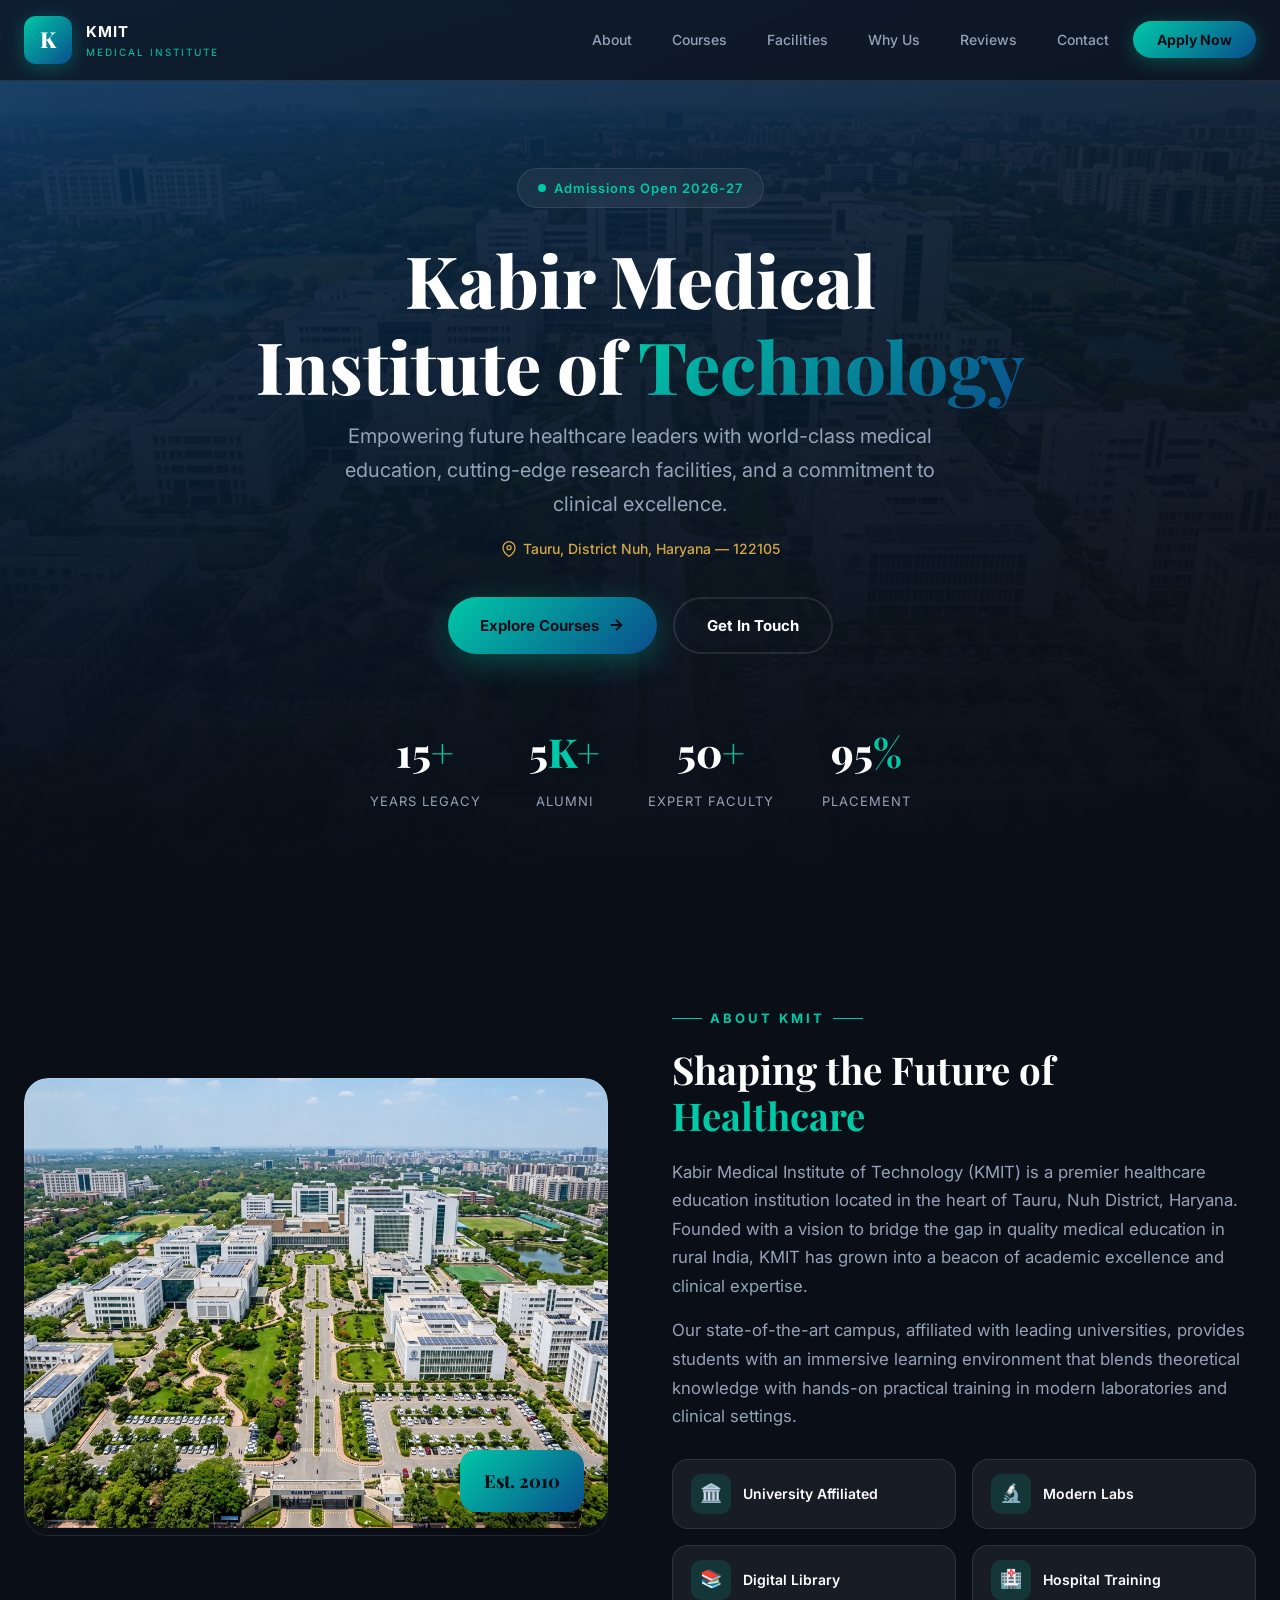
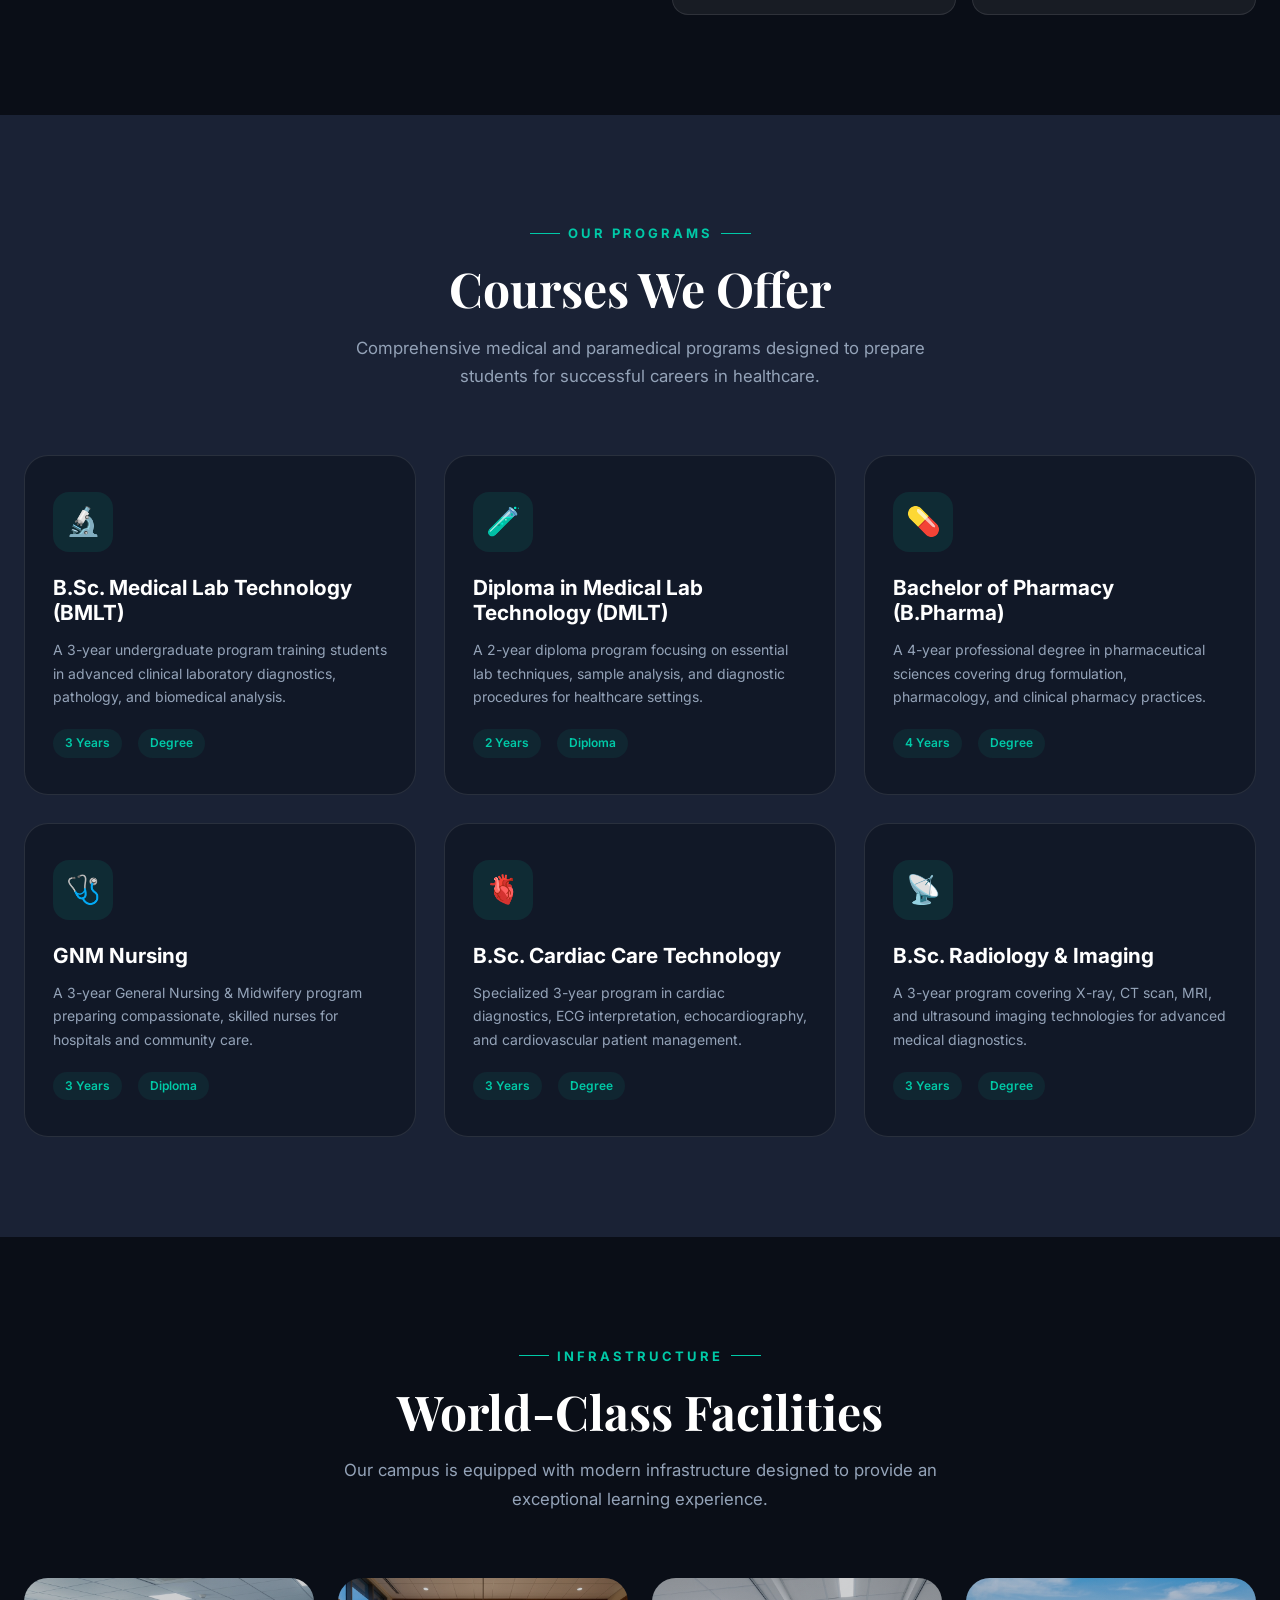
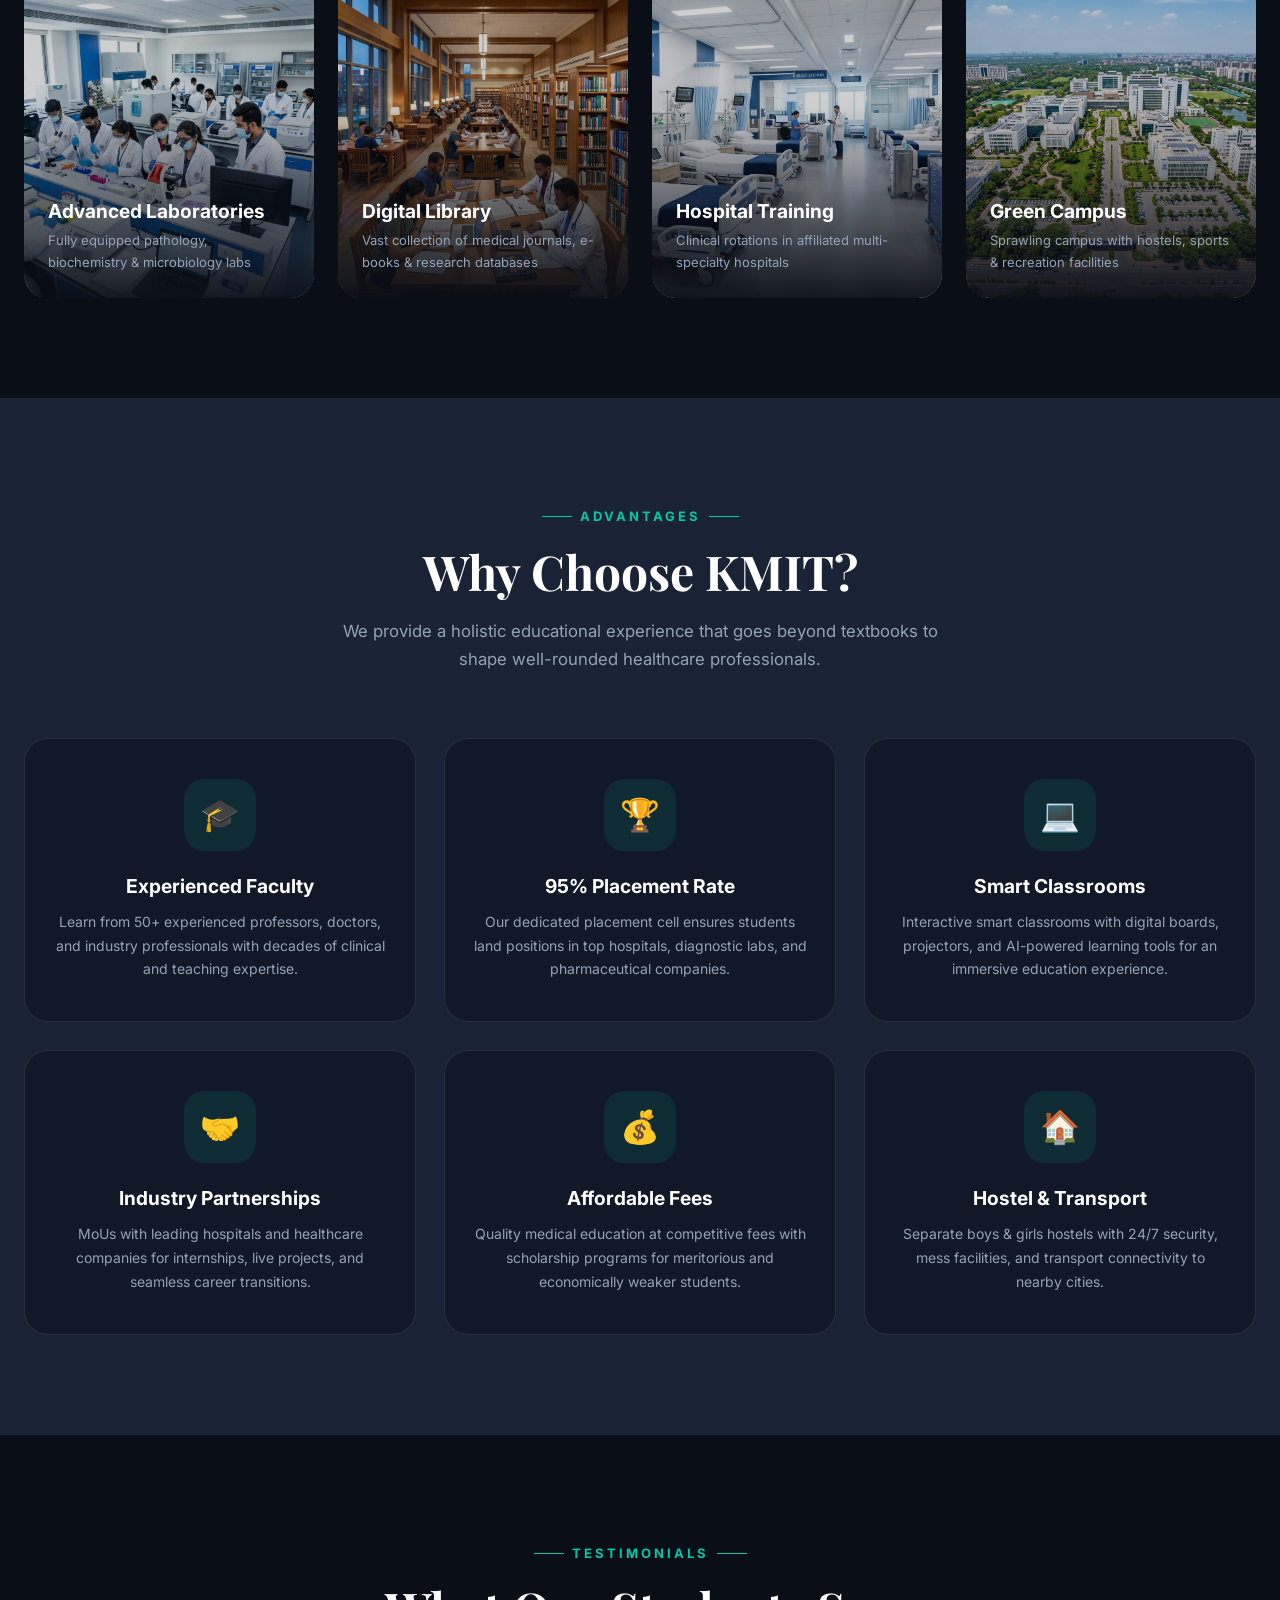
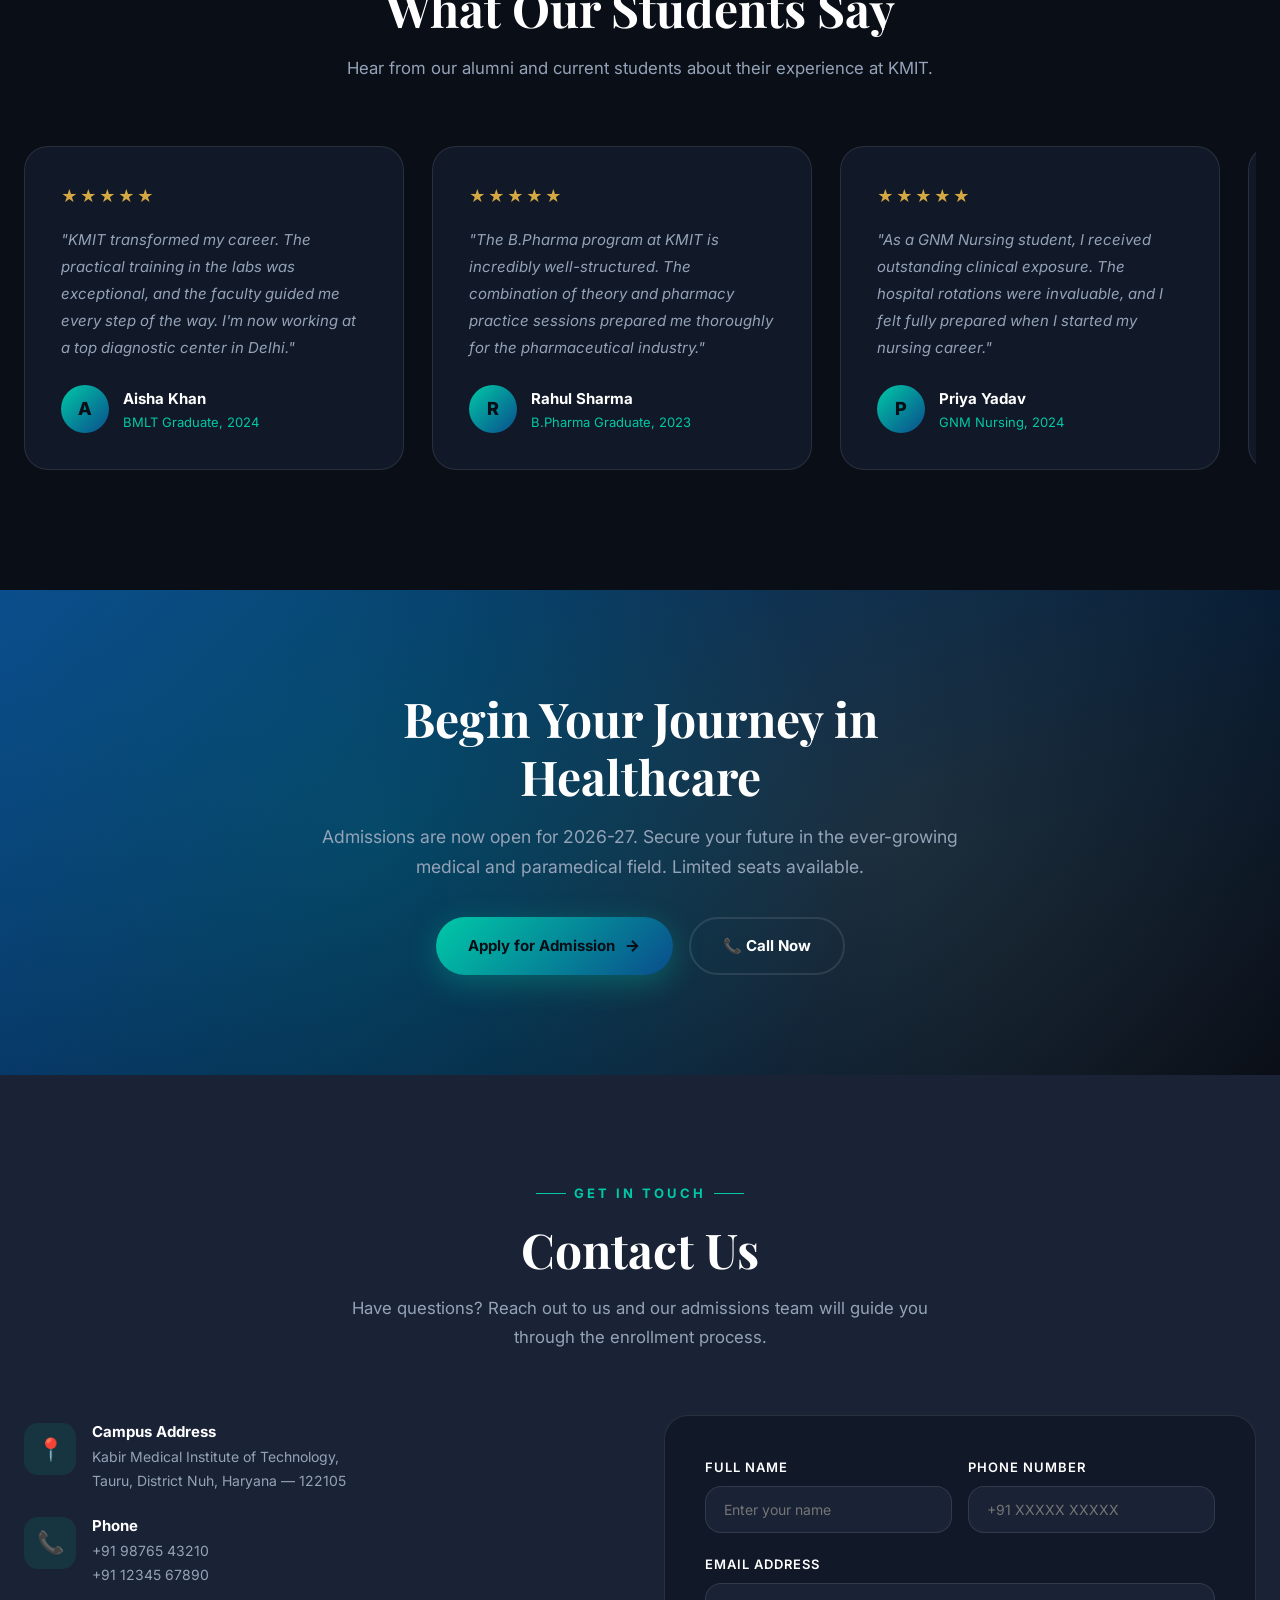
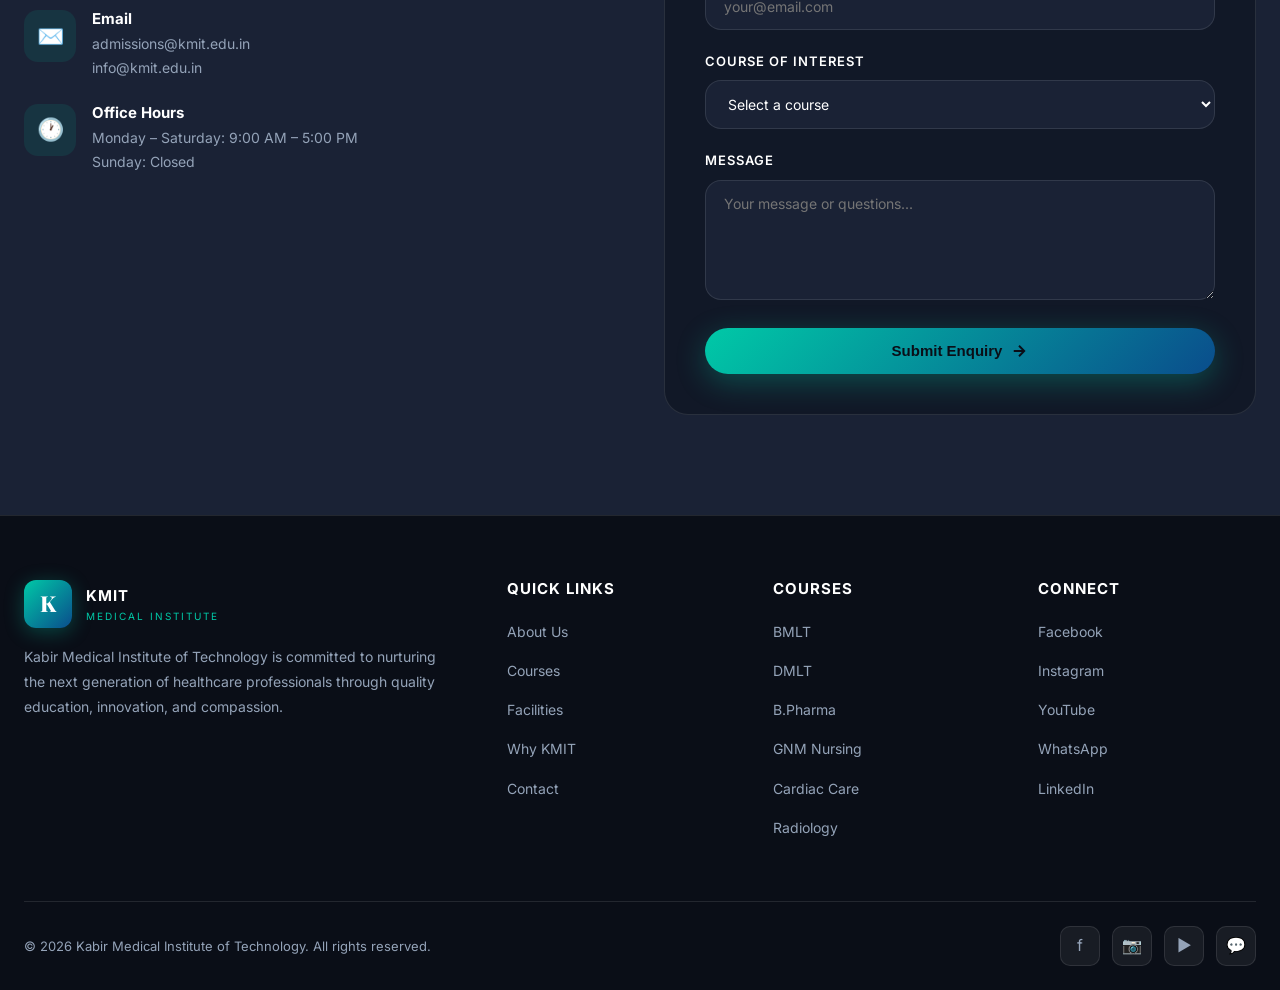
==== KMIT/index.html @ 9cb6156a "HII" ====
<!DOCTYPE html>
<html lang="en">
<head>
  <meta charset="UTF-8" />
  <meta name="viewport" content="width=device-width, initial-scale=1.0" />
  <title>KMIT — Kabir Medical Institute of Technology | Tauru, Haryana</title>
  <meta name="description" content="Kabir Medical Institute of Technology (KMIT) — Premier medical education institute in Tauru, Nuh, Haryana 122105. Offering BMLT, DMLT, B.Pharma, GNM Nursing and more." />
  <link rel="stylesheet" href="style.css" />
</head>
<body>

  <!-- ===== NAVBAR ===== -->
  <nav class="navbar" id="navbar">
    <div class="container">
      <a href="#" class="nav-logo">
        <div class="nav-logo-icon">K</div>
        <div class="nav-logo-text">
          <span>KMIT</span>
          <span>Medical Institute</span>
        </div>
      </a>
      <ul class="nav-links" id="navLinks">
        <li><a href="#about">About</a></li>
        <li><a href="#courses">Courses</a></li>
        <li><a href="#facilities">Facilities</a></li>
        <li><a href="#why-us">Why Us</a></li>
        <li><a href="#testimonials">Reviews</a></li>
        <li><a href="#contact">Contact</a></li>
        <li><a href="#contact" class="nav-cta">Apply Now</a></li>
      </ul>
      <button class="nav-toggle" id="navToggle" aria-label="Toggle menu">
        <span></span><span></span><span></span>
      </button>
    </div>
  </nav>

  <!-- ===== HERO ===== -->
  <section class="hero" id="hero">
    <div class="hero-particles" id="particles"></div>
    <div class="hero-content">
      <div class="hero-badge">
        <span class="dot"></span> Admissions Open 2026-27
      </div>
      <h1>Kabir Medical<br/>Institute of <span class="highlight">Technology</span></h1>
      <p class="hero-subtitle">Empowering future healthcare leaders with world-class medical education, cutting-edge research facilities, and a commitment to clinical excellence.</p>
      <p class="hero-location">
        <svg width="16" height="16" viewBox="0 0 24 24" fill="none" stroke="currentColor" stroke-width="2"><path d="M21 10c0 7-9 13-9 13s-9-6-9-13a9 9 0 0 1 18 0z"/><circle cx="12" cy="10" r="3"/></svg>
        Tauru, District Nuh, Haryana — 122105
      </p>
      <div class="hero-buttons">
        <a href="#courses" class="btn btn-primary">
          Explore Courses
          <svg width="18" height="18" viewBox="0 0 24 24" fill="none" stroke="currentColor" stroke-width="2.5"><path d="M5 12h14M12 5l7 7-7 7"/></svg>
        </a>
        <a href="#contact" class="btn btn-outline">Get In Touch</a>
      </div>
      <div class="hero-stats">
        <div class="hero-stat">
          <div class="num">15<span>+</span></div>
          <div class="label">Years Legacy</div>
        </div>
        <div class="hero-stat">
          <div class="num">5K<span>+</span></div>
          <div class="label">Alumni</div>
        </div>
        <div class="hero-stat">
          <div class="num">50<span>+</span></div>
          <div class="label">Expert Faculty</div>
        </div>
        <div class="hero-stat">
          <div class="num">95<span>%</span></div>
          <div class="label">Placement</div>
        </div>
      </div>
    </div>
  </section>

  <!-- ===== ABOUT ===== -->
  <section class="section about" id="about">
    <div class="container">
      <div class="about-grid">
        <div class="about-image reveal">
          <img src="images/campus.png" alt="KMIT Campus Aerial View" />
          <div class="about-badge-float">Est. 2010</div>
        </div>
        <div class="about-text reveal">
          <div class="section-label">About KMIT</div>
          <h2>Shaping the Future of <span class="highlight">Healthcare</span></h2>
          <p>Kabir Medical Institute of Technology (KMIT) is a premier healthcare education institution located in the heart of Tauru, Nuh District, Haryana. Founded with a vision to bridge the gap in quality medical education in rural India, KMIT has grown into a beacon of academic excellence and clinical expertise.</p>
          <p>Our state-of-the-art campus, affiliated with leading universities, provides students with an immersive learning environment that blends theoretical knowledge with hands-on practical training in modern laboratories and clinical settings.</p>
          <div class="about-features">
            <div class="about-feature">
              <div class="about-feature-icon">🏛️</div>
              <span>University Affiliated</span>
            </div>
            <div class="about-feature">
              <div class="about-feature-icon">🔬</div>
              <span>Modern Labs</span>
            </div>
            <div class="about-feature">
              <div class="about-feature-icon">📚</div>
              <span>Digital Library</span>
            </div>
            <div class="about-feature">
              <div class="about-feature-icon">🏥</div>
              <span>Hospital Training</span>
            </div>
          </div>
        </div>
      </div>
    </div>
  </section>

  <!-- ===== COURSES ===== -->
  <section class="section courses" id="courses">
    <div class="container">
      <div class="section-header reveal">
        <div class="section-label">Our Programs</div>
        <h2>Courses We Offer</h2>
        <p>Comprehensive medical and paramedical programs designed to prepare students for successful careers in healthcare.</p>
      </div>
      <div class="courses-grid">
        <div class="course-card reveal">
          <div class="course-icon">🔬</div>
          <h3>B.Sc. Medical Lab Technology (BMLT)</h3>
          <p>A 3-year undergraduate program training students in advanced clinical laboratory diagnostics, pathology, and biomedical analysis.</p>
          <div class="course-meta">
            <span>3 Years</span><span>Degree</span>
          </div>
        </div>
        <div class="course-card reveal">
          <div class="course-icon">🧪</div>
          <h3>Diploma in Medical Lab Technology (DMLT)</h3>
          <p>A 2-year diploma program focusing on essential lab techniques, sample analysis, and diagnostic procedures for healthcare settings.</p>
          <div class="course-meta">
            <span>2 Years</span><span>Diploma</span>
          </div>
        </div>
        <div class="course-card reveal">
          <div class="course-icon">💊</div>
          <h3>Bachelor of Pharmacy (B.Pharma)</h3>
          <p>A 4-year professional degree in pharmaceutical sciences covering drug formulation, pharmacology, and clinical pharmacy practices.</p>
          <div class="course-meta">
            <span>4 Years</span><span>Degree</span>
          </div>
        </div>
        <div class="course-card reveal">
          <div class="course-icon">🩺</div>
          <h3>GNM Nursing</h3>
          <p>A 3-year General Nursing & Midwifery program preparing compassionate, skilled nurses for hospitals and community care.</p>
          <div class="course-meta">
            <span>3 Years</span><span>Diploma</span>
          </div>
        </div>
        <div class="course-card reveal">
          <div class="course-icon">🫀</div>
          <h3>B.Sc. Cardiac Care Technology</h3>
          <p>Specialized 3-year program in cardiac diagnostics, ECG interpretation, echocardiography, and cardiovascular patient management.</p>
          <div class="course-meta">
            <span>3 Years</span><span>Degree</span>
          </div>
        </div>
        <div class="course-card reveal">
          <div class="course-icon">📡</div>
          <h3>B.Sc. Radiology &amp; Imaging</h3>
          <p>A 3-year program covering X-ray, CT scan, MRI, and ultrasound imaging technologies for advanced medical diagnostics.</p>
          <div class="course-meta">
            <span>3 Years</span><span>Degree</span>
          </div>
        </div>
      </div>
    </div>
  </section>

  <!-- ===== FACILITIES ===== -->
  <section class="section facilities" id="facilities">
    <div class="container">
      <div class="section-header reveal">
        <div class="section-label">Infrastructure</div>
        <h2>World-Class Facilities</h2>
        <p>Our campus is equipped with modern infrastructure designed to provide an exceptional learning experience.</p>
      </div>
      <div class="facilities-grid">
        <div class="facility-card reveal">
          <img src="images/lab.png" alt="Advanced Laboratory" />
          <div class="facility-overlay">
            <h3>Advanced Laboratories</h3>
            <p>Fully equipped pathology, biochemistry & microbiology labs</p>
          </div>
        </div>
        <div class="facility-card reveal">
          <img src="images/library.png" alt="Digital Library" />
          <div class="facility-overlay">
            <h3>Digital Library</h3>
            <p>Vast collection of medical journals, e-books & research databases</p>
          </div>
        </div>
        <div class="facility-card reveal">
          <img src="images/hospital.png" alt="Hospital Training" />
          <div class="facility-overlay">
            <h3>Hospital Training</h3>
            <p>Clinical rotations in affiliated multi-specialty hospitals</p>
          </div>
        </div>
        <div class="facility-card reveal">
          <img src="images/campus.png" alt="Campus Life" />
          <div class="facility-overlay">
            <h3>Green Campus</h3>
            <p>Sprawling campus with hostels, sports & recreation facilities</p>
          </div>
        </div>
      </div>
    </div>
  </section>

  <!-- ===== WHY US ===== -->
  <section class="section why-us" id="why-us">
    <div class="container">
      <div class="section-header reveal">
        <div class="section-label">Advantages</div>
        <h2>Why Choose KMIT?</h2>
        <p>We provide a holistic educational experience that goes beyond textbooks to shape well-rounded healthcare professionals.</p>
      </div>
      <div class="why-grid">
        <div class="why-card reveal">
          <div class="why-icon">🎓</div>
          <h3>Experienced Faculty</h3>
          <p>Learn from 50+ experienced professors, doctors, and industry professionals with decades of clinical and teaching expertise.</p>
        </div>
        <div class="why-card reveal">
          <div class="why-icon">🏆</div>
          <h3>95% Placement Rate</h3>
          <p>Our dedicated placement cell ensures students land positions in top hospitals, diagnostic labs, and pharmaceutical companies.</p>
        </div>
        <div class="why-card reveal">
          <div class="why-icon">💻</div>
          <h3>Smart Classrooms</h3>
          <p>Interactive smart classrooms with digital boards, projectors, and AI-powered learning tools for an immersive education experience.</p>
        </div>
        <div class="why-card reveal">
          <div class="why-icon">🤝</div>
          <h3>Industry Partnerships</h3>
          <p>MoUs with leading hospitals and healthcare companies for internships, live projects, and seamless career transitions.</p>
        </div>
        <div class="why-card reveal">
          <div class="why-icon">💰</div>
          <h3>Affordable Fees</h3>
          <p>Quality medical education at competitive fees with scholarship programs for meritorious and economically weaker students.</p>
        </div>
        <div class="why-card reveal">
          <div class="why-icon">🏠</div>
          <h3>Hostel & Transport</h3>
          <p>Separate boys & girls hostels with 24/7 security, mess facilities, and transport connectivity to nearby cities.</p>
        </div>
      </div>
    </div>
  </section>

  <!-- ===== TESTIMONIALS ===== -->
  <section class="section testimonials" id="testimonials">
    <div class="container">
      <div class="section-header reveal">
        <div class="section-label">Testimonials</div>
        <h2>What Our Students Say</h2>
        <p>Hear from our alumni and current students about their experience at KMIT.</p>
      </div>
      <div class="testimonials-slider reveal">
        <div class="testimonial-card">
          <div class="testimonial-stars">★★★★★</div>
          <blockquote>"KMIT transformed my career. The practical training in the labs was exceptional, and the faculty guided me every step of the way. I'm now working at a top diagnostic center in Delhi."</blockquote>
          <div class="testimonial-author">
            <div class="testimonial-avatar">A</div>
            <div class="testimonial-info">
              <div class="name">Aisha Khan</div>
              <div class="role">BMLT Graduate, 2024</div>
            </div>
          </div>
        </div>
        <div class="testimonial-card">
          <div class="testimonial-stars">★★★★★</div>
          <blockquote>"The B.Pharma program at KMIT is incredibly well-structured. The combination of theory and pharmacy practice sessions prepared me thoroughly for the pharmaceutical industry."</blockquote>
          <div class="testimonial-author">
            <div class="testimonial-avatar">R</div>
            <div class="testimonial-info">
              <div class="name">Rahul Sharma</div>
              <div class="role">B.Pharma Graduate, 2023</div>
            </div>
          </div>
        </div>
        <div class="testimonial-card">
          <div class="testimonial-stars">★★★★★</div>
          <blockquote>"As a GNM Nursing student, I received outstanding clinical exposure. The hospital rotations were invaluable, and I felt fully prepared when I started my nursing career."</blockquote>
          <div class="testimonial-author">
            <div class="testimonial-avatar">P</div>
            <div class="testimonial-info">
              <div class="name">Priya Yadav</div>
              <div class="role">GNM Nursing, 2024</div>
            </div>
          </div>
        </div>
        <div class="testimonial-card">
          <div class="testimonial-stars">★★★★★</div>
          <blockquote>"The campus environment is perfect for focused learning. The library, smart classrooms, and supportive faculty make KMIT one of the best medical institutes in the region."</blockquote>
          <div class="testimonial-author">
            <div class="testimonial-avatar">M</div>
            <div class="testimonial-info">
              <div class="name">Mohammed Faisal</div>
              <div class="role">DMLT Graduate, 2025</div>
            </div>
          </div>
        </div>
      </div>
    </div>
  </section>

  <!-- ===== CTA ===== -->
  <section class="cta-section">
    <div class="container">
      <div class="cta-content reveal">
        <h2>Begin Your Journey in Healthcare</h2>
        <p>Admissions are now open for 2026-27. Secure your future in the ever-growing medical and paramedical field. Limited seats available.</p>
        <div class="hero-buttons">
          <a href="#contact" class="btn btn-primary">Apply for Admission
            <svg width="18" height="18" viewBox="0 0 24 24" fill="none" stroke="currentColor" stroke-width="2.5"><path d="M5 12h14M12 5l7 7-7 7"/></svg>
          </a>
          <a href="tel:+911234567890" class="btn btn-outline">📞 Call Now</a>
        </div>
      </div>
    </div>
  </section>

  <!-- ===== CONTACT ===== -->
  <section class="section contact" id="contact">
    <div class="container">
      <div class="section-header reveal">
        <div class="section-label">Get In Touch</div>
        <h2>Contact Us</h2>
        <p>Have questions? Reach out to us and our admissions team will guide you through the enrollment process.</p>
      </div>
      <div class="contact-grid">
        <div class="reveal">
          <div class="contact-info-list">
            <div class="contact-item">
              <div class="contact-item-icon">📍</div>
              <div>
                <h4>Campus Address</h4>
                <p>Kabir Medical Institute of Technology,<br/>Tauru, District Nuh, Haryana — 122105</p>
              </div>
            </div>
            <div class="contact-item">
              <div class="contact-item-icon">📞</div>
              <div>
                <h4>Phone</h4>
                <p>+91 98765 43210<br/>+91 12345 67890</p>
              </div>
            </div>
            <div class="contact-item">
              <div class="contact-item-icon">✉️</div>
              <div>
                <h4>Email</h4>
                <p>admissions@kmit.edu.in<br/>info@kmit.edu.in</p>
              </div>
            </div>
            <div class="contact-item">
              <div class="contact-item-icon">🕐</div>
              <div>
                <h4>Office Hours</h4>
                <p>Monday – Saturday: 9:00 AM – 5:00 PM<br/>Sunday: Closed</p>
              </div>
            </div>
          </div>
        </div>
        <div class="reveal">
          <form class="contact-form" id="contactForm">
            <div class="form-row">
              <div class="form-group">
                <label for="name">Full Name</label>
                <input type="text" id="name" placeholder="Enter your name" required />
              </div>
              <div class="form-group">
                <label for="phone">Phone Number</label>
                <input type="tel" id="phone" placeholder="+91 XXXXX XXXXX" required />
              </div>
            </div>
            <div class="form-group">
              <label for="email">Email Address</label>
              <input type="email" id="email" placeholder="your@email.com" required />
            </div>
            <div class="form-group">
              <label for="course">Course of Interest</label>
              <select id="course" required>
                <option value="">Select a course</option>
                <option value="bmlt">B.Sc. Medical Lab Technology (BMLT)</option>
                <option value="dmlt">Diploma in Medical Lab Technology (DMLT)</option>
                <option value="bpharma">Bachelor of Pharmacy (B.Pharma)</option>
                <option value="gnm">GNM Nursing</option>
                <option value="cardiac">B.Sc. Cardiac Care Technology</option>
                <option value="radiology">B.Sc. Radiology & Imaging</option>
              </select>
            </div>
            <div class="form-group">
              <label for="message">Message</label>
              <textarea id="message" placeholder="Your message or questions..."></textarea>
            </div>
            <button type="submit" class="btn btn-primary" style="width:100%; justify-content:center;">
              Submit Enquiry
              <svg width="18" height="18" viewBox="0 0 24 24" fill="none" stroke="currentColor" stroke-width="2.5"><path d="M5 12h14M12 5l7 7-7 7"/></svg>
            </button>
          </form>
        </div>
      </div>
    </div>
  </section>

  <!-- ===== FOOTER ===== -->
  <footer class="footer">
    <div class="container">
      <div class="footer-grid">
        <div class="footer-brand">
          <a href="#" class="nav-logo">
            <div class="nav-logo-icon">K</div>
            <div class="nav-logo-text">
              <span>KMIT</span>
              <span>Medical Institute</span>
            </div>
          </a>
          <p>Kabir Medical Institute of Technology is committed to nurturing the next generation of healthcare professionals through quality education, innovation, and compassion.</p>
        </div>
        <div class="footer-col">
          <h4>Quick Links</h4>
          <ul>
            <li><a href="#about">About Us</a></li>
            <li><a href="#courses">Courses</a></li>
            <li><a href="#facilities">Facilities</a></li>
            <li><a href="#why-us">Why KMIT</a></li>
            <li><a href="#contact">Contact</a></li>
          </ul>
        </div>
        <div class="footer-col">
          <h4>Courses</h4>
          <ul>
            <li><a href="#courses">BMLT</a></li>
            <li><a href="#courses">DMLT</a></li>
            <li><a href="#courses">B.Pharma</a></li>
            <li><a href="#courses">GNM Nursing</a></li>
            <li><a href="#courses">Cardiac Care</a></li>
            <li><a href="#courses">Radiology</a></li>
          </ul>
        </div>
        <div class="footer-col">
          <h4>Connect</h4>
          <ul>
            <li><a href="#">Facebook</a></li>
            <li><a href="#">Instagram</a></li>
            <li><a href="#">YouTube</a></li>
            <li><a href="#">WhatsApp</a></li>
            <li><a href="#">LinkedIn</a></li>
          </ul>
        </div>
      </div>
      <div class="footer-bottom">
        <p>&copy; 2026 Kabir Medical Institute of Technology. All rights reserved.</p>
        <div class="footer-socials">
          <a href="#" aria-label="Facebook">f</a>
          <a href="#" aria-label="Instagram">📷</a>
          <a href="#" aria-label="YouTube">▶</a>
          <a href="#" aria-label="WhatsApp">💬</a>
        </div>
      </div>
    </div>
  </footer>

  <script src="script.js"></script>
</body>
</html>
---- KMIT/style.css ----
@import url('https://fonts.googleapis.com/css2?family=Inter:wght@300;400;500;600;700;800;900&family=Playfair+Display:wght@400;500;600;700;800&display=swap');

:root {
  --primary: #0a4d8c;
  --primary-light: #1a6fc2;
  --primary-dark: #062f57;
  --accent: #00c9a7;
  --accent-light: #33f0cc;
  --gold: #d4a843;
  --gold-light: #f0cc6b;
  --dark: #0a0e17;
  --dark-card: #111827;
  --surface: #1a2235;
  --text: #e8ecf4;
  --text-muted: #94a3b8;
  --white: #ffffff;
  --gradient-hero: linear-gradient(135deg, #0a4d8c 0%, #062f57 40%, #0a0e17 100%);
  --gradient-accent: linear-gradient(135deg, #00c9a7, #0a4d8c);
  --gradient-gold: linear-gradient(135deg, #d4a843, #f0cc6b);
  --glass: rgba(255,255,255,0.06);
  --glass-border: rgba(255,255,255,0.1);
  --shadow-xl: 0 25px 60px rgba(0,0,0,0.4);
  --radius: 16px;
  --radius-lg: 24px;
  --radius-full: 9999px;
}

*, *::before, *::after { margin: 0; padding: 0; box-sizing: border-box; }

html { scroll-behavior: smooth; font-size: 16px; }

body {
  font-family: 'Inter', sans-serif;
  background: var(--dark);
  color: var(--text);
  overflow-x: hidden;
  line-height: 1.7;
}

h1, h2, h3, h4 { font-family: 'Playfair Display', serif; line-height: 1.2; }

.container { max-width: 1280px; margin: 0 auto; padding: 0 24px; }

/* ===== NAVBAR ===== */
.navbar {
  position: fixed; top: 0; left: 0; right: 0; z-index: 1000;
  padding: 16px 0;
  background: rgba(10,14,23,0.7);
  backdrop-filter: blur(20px);
  border-bottom: 1px solid var(--glass-border);
  transition: all 0.4s ease;
}
.navbar.scrolled { padding: 10px 0; background: rgba(10,14,23,0.95); }
.navbar .container { display: flex; align-items: center; justify-content: space-between; }
.nav-logo { display: flex; align-items: center; gap: 14px; text-decoration: none; }
.nav-logo-icon {
  width: 48px; height: 48px; border-radius: 12px;
  background: var(--gradient-accent);
  display: flex; align-items: center; justify-content: center;
  font-size: 22px; font-weight: 800; color: var(--white);
  font-family: 'Playfair Display', serif;
  box-shadow: 0 4px 20px rgba(0,201,167,0.3);
}
.nav-logo-text { display: flex; flex-direction: column; }
.nav-logo-text span:first-child { font-size: 15px; font-weight: 700; color: var(--white); letter-spacing: 1px; }
.nav-logo-text span:last-child { font-size: 10px; color: var(--accent); text-transform: uppercase; letter-spacing: 2px; }

.nav-links { display: flex; align-items: center; gap: 8px; list-style: none; }
.nav-links a {
  text-decoration: none; color: var(--text-muted);
  font-size: 14px; font-weight: 500; padding: 8px 16px;
  border-radius: var(--radius-full); transition: all 0.3s ease;
}
.nav-links a:hover { color: var(--white); background: var(--glass); }

.nav-cta {
  background: var(--gradient-accent); color: var(--dark) !important;
  font-weight: 700 !important; padding: 10px 24px !important;
  border-radius: var(--radius-full) !important;
  box-shadow: 0 4px 20px rgba(0,201,167,0.3);
}
.nav-cta:hover { transform: translateY(-2px); box-shadow: 0 8px 30px rgba(0,201,167,0.5); }

.nav-toggle { display: none; background: none; border: none; cursor: pointer; padding: 8px; }
.nav-toggle span { display: block; width: 24px; height: 2px; background: var(--white); margin: 6px 0; border-radius: 2px; transition: all 0.3s ease; }

/* ===== HERO ===== */
.hero {
  min-height: 100vh; display: flex; align-items: center; justify-content: center;
  position: relative; overflow: hidden;
  background: var(--gradient-hero);
  padding-top: 80px;
}
.hero::before {
  content: ''; position: absolute; inset: 0;
  background: url('images/campus.png') center/cover no-repeat;
  opacity: 0.15;
}
.hero::after {
  content: ''; position: absolute; inset: 0;
  background: linear-gradient(to bottom, rgba(10,14,23,0.3) 0%, rgba(10,14,23,0.8) 70%, var(--dark) 100%);
}

.hero-particles {
  position: absolute; inset: 0; z-index: 1; overflow: hidden;
}
.particle {
  position: absolute; width: 4px; height: 4px;
  background: var(--accent); border-radius: 50%;
  opacity: 0; animation: floatParticle 8s infinite;
}
@keyframes floatParticle {
  0% { opacity: 0; transform: translateY(100vh) scale(0); }
  20% { opacity: 0.6; }
  80% { opacity: 0.3; }
  100% { opacity: 0; transform: translateY(-20vh) scale(1); }
}

.hero-content {
  position: relative; z-index: 2; text-align: center;
  max-width: 900px; padding: 0 24px;
}
.hero-badge {
  display: inline-flex; align-items: center; gap: 8px;
  background: var(--glass); border: 1px solid var(--glass-border);
  backdrop-filter: blur(10px);
  padding: 8px 20px; border-radius: var(--radius-full);
  font-size: 13px; color: var(--accent); font-weight: 600;
  margin-bottom: 28px; letter-spacing: 1px;
  animation: fadeInDown 1s ease forwards;
}
.hero-badge .dot { width: 8px; height: 8px; border-radius: 50%; background: var(--accent); animation: pulse 2s infinite; }

@keyframes pulse { 0%,100% { opacity: 1; } 50% { opacity: 0.4; } }

.hero h1 {
  font-size: clamp(2.5rem, 6vw, 4.5rem);
  font-weight: 800; color: var(--white);
  margin-bottom: 10px;
  animation: fadeInUp 1s 0.2s ease forwards; opacity: 0;
}
.hero h1 .highlight {
  background: var(--gradient-accent);
  -webkit-background-clip: text; -webkit-text-fill-color: transparent;
  background-clip: text;
}

.hero-subtitle {
  font-size: clamp(1rem, 2vw, 1.25rem);
  color: var(--text-muted); max-width: 650px; margin: 0 auto 16px;
  animation: fadeInUp 1s 0.4s ease forwards; opacity: 0;
}
.hero-location {
  font-size: 14px; color: var(--gold); font-weight: 500;
  margin-bottom: 36px;
  animation: fadeInUp 1s 0.5s ease forwards; opacity: 0;
  display: flex; align-items: center; justify-content: center; gap: 6px;
}

.hero-buttons {
  display: flex; gap: 16px; justify-content: center; flex-wrap: wrap;
  animation: fadeInUp 1s 0.6s ease forwards; opacity: 0;
}
.btn {
  padding: 14px 32px; border-radius: var(--radius-full);
  font-size: 15px; font-weight: 700; text-decoration: none;
  display: inline-flex; align-items: center; gap: 8px;
  transition: all 0.3s ease; cursor: pointer; border: none;
}
.btn-primary {
  background: var(--gradient-accent); color: var(--dark);
  box-shadow: 0 8px 30px rgba(0,201,167,0.3);
}
.btn-primary:hover { transform: translateY(-3px); box-shadow: 0 12px 40px rgba(0,201,167,0.5); }
.btn-outline {
  background: transparent; color: var(--white);
  border: 2px solid var(--glass-border);
}
.btn-outline:hover { border-color: var(--accent); color: var(--accent); background: rgba(0,201,167,0.05); }

.hero-stats {
  display: flex; justify-content: center; gap: 48px;
  margin-top: 64px; animation: fadeInUp 1s 0.8s ease forwards; opacity: 0;
}
.hero-stat { text-align: center; }
.hero-stat .num { font-family: 'Playfair Display', serif; font-size: 2.5rem; font-weight: 800; color: var(--white); }
.hero-stat .num span { color: var(--accent); }
.hero-stat .label { font-size: 13px; color: var(--text-muted); margin-top: 4px; text-transform: uppercase; letter-spacing: 1px; }

@keyframes fadeInUp { from { opacity: 0; transform: translateY(30px); } to { opacity: 1; transform: translateY(0); } }
@keyframes fadeInDown { from { opacity: 0; transform: translateY(-20px); } to { opacity: 1; transform: translateY(0); } }

/* ===== SECTION COMMON ===== */
.section { padding: 100px 0; position: relative; }
.section-header { text-align: center; margin-bottom: 64px; }
.section-label {
  display: inline-flex; align-items: center; gap: 8px;
  font-size: 13px; font-weight: 700; color: var(--accent);
  text-transform: uppercase; letter-spacing: 3px; margin-bottom: 16px;
}
.section-label::before, .section-label::after { content: ''; width: 30px; height: 1px; background: var(--accent); }
.section-header h2 { font-size: clamp(2rem, 4vw, 3rem); color: var(--white); margin-bottom: 16px; }
.section-header p { font-size: 1.05rem; color: var(--text-muted); max-width: 600px; margin: 0 auto; }

/* ===== ABOUT ===== */
.about { background: var(--dark); }
.about-grid { display: grid; grid-template-columns: 1fr 1fr; gap: 64px; align-items: center; }
.about-image { position: relative; border-radius: var(--radius-lg); overflow: hidden; }
.about-image img { width: 100%; height: 450px; object-fit: cover; border-radius: var(--radius-lg); }
.about-image::after {
  content: ''; position: absolute; inset: 0;
  border-radius: var(--radius-lg);
  border: 1px solid var(--glass-border);
}
.about-badge-float {
  position: absolute; bottom: 24px; right: 24px;
  background: var(--gradient-accent); color: var(--dark);
  padding: 16px 24px; border-radius: var(--radius);
  font-weight: 800; font-size: 18px; font-family: 'Playfair Display', serif;
  box-shadow: var(--shadow-xl);
}
.about-text h2 { font-size: 2.4rem; color: var(--white); margin-bottom: 20px; }
.about-text h2 .highlight { color: var(--accent); }
.about-text p { color: var(--text-muted); margin-bottom: 16px; font-size: 1.05rem; }

.about-features { display: grid; grid-template-columns: 1fr 1fr; gap: 16px; margin-top: 28px; }
.about-feature {
  display: flex; align-items: center; gap: 12px;
  padding: 14px 18px; border-radius: var(--radius);
  background: var(--glass); border: 1px solid var(--glass-border);
}
.about-feature-icon {
  width: 40px; height: 40px; border-radius: 10px;
  background: rgba(0,201,167,0.15); display: flex; align-items: center; justify-content: center;
  font-size: 18px; flex-shrink: 0;
}
.about-feature span { font-size: 14px; font-weight: 600; color: var(--white); }

/* ===== COURSES ===== */
.courses { background: var(--surface); }
.courses-grid { display: grid; grid-template-columns: repeat(3, 1fr); gap: 28px; }
.course-card {
  background: var(--dark-card); border: 1px solid var(--glass-border);
  border-radius: var(--radius-lg); padding: 36px 28px;
  transition: all 0.4s ease; position: relative; overflow: hidden;
}
.course-card::before {
  content: ''; position: absolute; top: 0; left: 0; right: 0; height: 3px;
  background: var(--gradient-accent); transform: scaleX(0);
  transition: transform 0.4s ease; transform-origin: left;
}
.course-card:hover::before { transform: scaleX(1); }
.course-card:hover { transform: translateY(-8px); border-color: rgba(0,201,167,0.3); box-shadow: 0 20px 50px rgba(0,0,0,0.3); }

.course-icon {
  width: 60px; height: 60px; border-radius: 16px;
  background: rgba(0,201,167,0.1); display: flex; align-items: center; justify-content: center;
  font-size: 28px; margin-bottom: 24px;
}
.course-card h3 { font-size: 1.3rem; color: var(--white); margin-bottom: 12px; font-family: 'Inter', sans-serif; font-weight: 700; }
.course-card p { color: var(--text-muted); font-size: 14px; margin-bottom: 20px; }
.course-meta { display: flex; gap: 16px; }
.course-meta span {
  font-size: 12px; color: var(--accent); font-weight: 600;
  background: rgba(0,201,167,0.08); padding: 4px 12px;
  border-radius: var(--radius-full);
}

/* ===== FACILITIES ===== */
.facilities { background: var(--dark); }
.facilities-grid { display: grid; grid-template-columns: repeat(4, 1fr); gap: 24px; }
.facility-card {
  border-radius: var(--radius-lg); overflow: hidden; position: relative;
  height: 320px; cursor: pointer; group: true;
}
.facility-card img { width: 100%; height: 100%; object-fit: cover; transition: transform 0.6s ease; }
.facility-card:hover img { transform: scale(1.1); }
.facility-overlay {
  position: absolute; inset: 0;
  background: linear-gradient(to top, rgba(10,14,23,0.95) 0%, rgba(10,14,23,0.2) 60%);
  display: flex; flex-direction: column; justify-content: flex-end;
  padding: 24px; transition: all 0.4s ease;
}
.facility-card:hover .facility-overlay { background: linear-gradient(to top, rgba(10,78,140,0.9) 0%, rgba(10,14,23,0.4) 60%); }
.facility-overlay h3 { font-size: 1.2rem; color: var(--white); margin-bottom: 6px; font-family: 'Inter', sans-serif; font-weight: 700; }
.facility-overlay p { font-size: 13px; color: var(--text-muted); }

/* ===== WHY CHOOSE US ===== */
.why-us { background: var(--surface); }
.why-grid { display: grid; grid-template-columns: repeat(3, 1fr); gap: 28px; }
.why-card {
  text-align: center; padding: 40px 28px;
  border-radius: var(--radius-lg);
  background: var(--dark-card); border: 1px solid var(--glass-border);
  transition: all 0.4s ease;
}
.why-card:hover { transform: translateY(-6px); border-color: rgba(0,201,167,0.3); }
.why-icon {
  width: 72px; height: 72px; border-radius: 20px;
  background: rgba(0,201,167,0.1); display: flex; align-items: center; justify-content: center;
  font-size: 32px; margin: 0 auto 24px;
}
.why-card h3 { font-size: 1.2rem; color: var(--white); margin-bottom: 12px; font-family: 'Inter', sans-serif; font-weight: 700; }
.why-card p { color: var(--text-muted); font-size: 14px; }

/* ===== TESTIMONIALS ===== */
.testimonials { background: var(--dark); }
.testimonials-slider { display: flex; gap: 28px; overflow-x: auto; scroll-snap-type: x mandatory; padding-bottom: 20px; scrollbar-width: none; }
.testimonials-slider::-webkit-scrollbar { display: none; }
.testimonial-card {
  min-width: 380px; scroll-snap-align: start;
  background: var(--dark-card); border: 1px solid var(--glass-border);
  border-radius: var(--radius-lg); padding: 36px;
  transition: all 0.4s ease;
}
.testimonial-card:hover { border-color: rgba(0,201,167,0.3); }
.testimonial-stars { color: var(--gold); font-size: 16px; margin-bottom: 16px; letter-spacing: 2px; }
.testimonial-card blockquote { font-size: 15px; color: var(--text-muted); font-style: italic; margin-bottom: 24px; line-height: 1.8; }
.testimonial-author { display: flex; align-items: center; gap: 14px; }
.testimonial-avatar {
  width: 48px; height: 48px; border-radius: 50%;
  background: var(--gradient-accent); display: flex; align-items: center; justify-content: center;
  font-weight: 800; color: var(--dark); font-size: 18px;
}
.testimonial-info .name { font-weight: 700; color: var(--white); font-size: 15px; }
.testimonial-info .role { font-size: 13px; color: var(--accent); }

/* ===== CTA ===== */
.cta-section {
  padding: 100px 0; position: relative; overflow: hidden;
  background: var(--gradient-hero);
}
.cta-section::before {
  content: ''; position: absolute; inset: 0;
  background: radial-gradient(circle at 30% 50%, rgba(0,201,167,0.15) 0%, transparent 50%),
              radial-gradient(circle at 70% 50%, rgba(212,168,67,0.1) 0%, transparent 50%);
}
.cta-content {
  position: relative; z-index: 1; text-align: center;
  max-width: 700px; margin: 0 auto;
}
.cta-content h2 { font-size: clamp(2rem, 4vw, 3rem); color: var(--white); margin-bottom: 16px; }
.cta-content p { color: var(--text-muted); font-size: 1.1rem; margin-bottom: 36px; }

/* ===== CONTACT ===== */
.contact { background: var(--surface); }
.contact-grid { display: grid; grid-template-columns: 1fr 1fr; gap: 48px; }
.contact-info-list { display: flex; flex-direction: column; gap: 24px; margin-top: 8px; }
.contact-item { display: flex; gap: 16px; }
.contact-item-icon {
  width: 52px; height: 52px; border-radius: 14px;
  background: rgba(0,201,167,0.1); display: flex; align-items: center; justify-content: center;
  font-size: 22px; flex-shrink: 0;
}
.contact-item h4 { font-size: 15px; color: var(--white); font-family: 'Inter', sans-serif; font-weight: 700; margin-bottom: 4px; }
.contact-item p { font-size: 14px; color: var(--text-muted); }

.contact-form {
  background: var(--dark-card); border: 1px solid var(--glass-border);
  border-radius: var(--radius-lg); padding: 40px;
}
.form-group { margin-bottom: 20px; }
.form-group label { display: block; font-size: 13px; font-weight: 600; color: var(--white); margin-bottom: 8px; text-transform: uppercase; letter-spacing: 1px; }
.form-group input, .form-group select, .form-group textarea {
  width: 100%; padding: 14px 18px;
  background: var(--surface); border: 1px solid var(--glass-border);
  border-radius: var(--radius); color: var(--white);
  font-family: 'Inter', sans-serif; font-size: 14px;
  transition: all 0.3s ease; outline: none;
}
.form-group input:focus, .form-group select:focus, .form-group textarea:focus { border-color: var(--accent); box-shadow: 0 0 0 3px rgba(0,201,167,0.1); }
.form-group textarea { resize: vertical; min-height: 120px; }
.form-row { display: grid; grid-template-columns: 1fr 1fr; gap: 16px; }

/* ===== FOOTER ===== */
.footer {
  background: var(--dark); border-top: 1px solid var(--glass-border);
  padding: 64px 0 0;
}
.footer-grid { display: grid; grid-template-columns: 2fr 1fr 1fr 1fr; gap: 48px; margin-bottom: 48px; }
.footer-brand p { color: var(--text-muted); font-size: 14px; margin-top: 16px; line-height: 1.8; }
.footer-col h4 { font-size: 15px; color: var(--white); font-family: 'Inter', sans-serif; font-weight: 700; margin-bottom: 20px; text-transform: uppercase; letter-spacing: 1px; }
.footer-col ul { list-style: none; }
.footer-col ul li { margin-bottom: 12px; }
.footer-col ul li a { color: var(--text-muted); text-decoration: none; font-size: 14px; transition: color 0.3s; }
.footer-col ul li a:hover { color: var(--accent); }
.footer-bottom {
  border-top: 1px solid var(--glass-border); padding: 24px 0;
  display: flex; align-items: center; justify-content: space-between;
}
.footer-bottom p { font-size: 13px; color: var(--text-muted); }
.footer-socials { display: flex; gap: 12px; }
.footer-socials a {
  width: 40px; height: 40px; border-radius: 10px;
  background: var(--glass); border: 1px solid var(--glass-border);
  display: flex; align-items: center; justify-content: center;
  color: var(--text-muted); text-decoration: none; font-size: 16px;
  transition: all 0.3s ease;
}
.footer-socials a:hover { background: var(--accent); color: var(--dark); border-color: var(--accent); }

/* ===== SCROLL ANIMATIONS ===== */
.reveal { opacity: 0; transform: translateY(40px); transition: all 0.8s cubic-bezier(0.16, 1, 0.3, 1); }
.reveal.active { opacity: 1; transform: translateY(0); }

/* ===== RESPONSIVE ===== */
@media (max-width: 1024px) {
  .courses-grid, .why-grid { grid-template-columns: repeat(2, 1fr); }
  .facilities-grid { grid-template-columns: repeat(2, 1fr); }
  .footer-grid { grid-template-columns: 1fr 1fr; gap: 32px; }
}

@media (max-width: 768px) {
  .nav-links { display: none; position: absolute; top: 100%; left: 0; right: 0; flex-direction: column; background: rgba(10,14,23,0.97); backdrop-filter: blur(20px); padding: 24px; border-top: 1px solid var(--glass-border); }
  .nav-links.active { display: flex; }
  .nav-toggle { display: block; }
  .nav-toggle.active span:nth-child(1) { transform: rotate(45deg) translate(5px, 6px); }
  .nav-toggle.active span:nth-child(2) { opacity: 0; }
  .nav-toggle.active span:nth-child(3) { transform: rotate(-45deg) translate(5px, -6px); }
  .about-grid, .contact-grid { grid-template-columns: 1fr; }
  .courses-grid, .why-grid { grid-template-columns: 1fr; }
  .facilities-grid { grid-template-columns: 1fr 1fr; }
  .hero-stats { gap: 24px; flex-wrap: wrap; }
  .hero-stat .num { font-size: 2rem; }
  .footer-grid { grid-template-columns: 1fr; }
  .footer-bottom { flex-direction: column; gap: 16px; text-align: center; }
  .form-row { grid-template-columns: 1fr; }
  .testimonial-card { min-width: 300px; }
  .about-features { grid-template-columns: 1fr; }
}
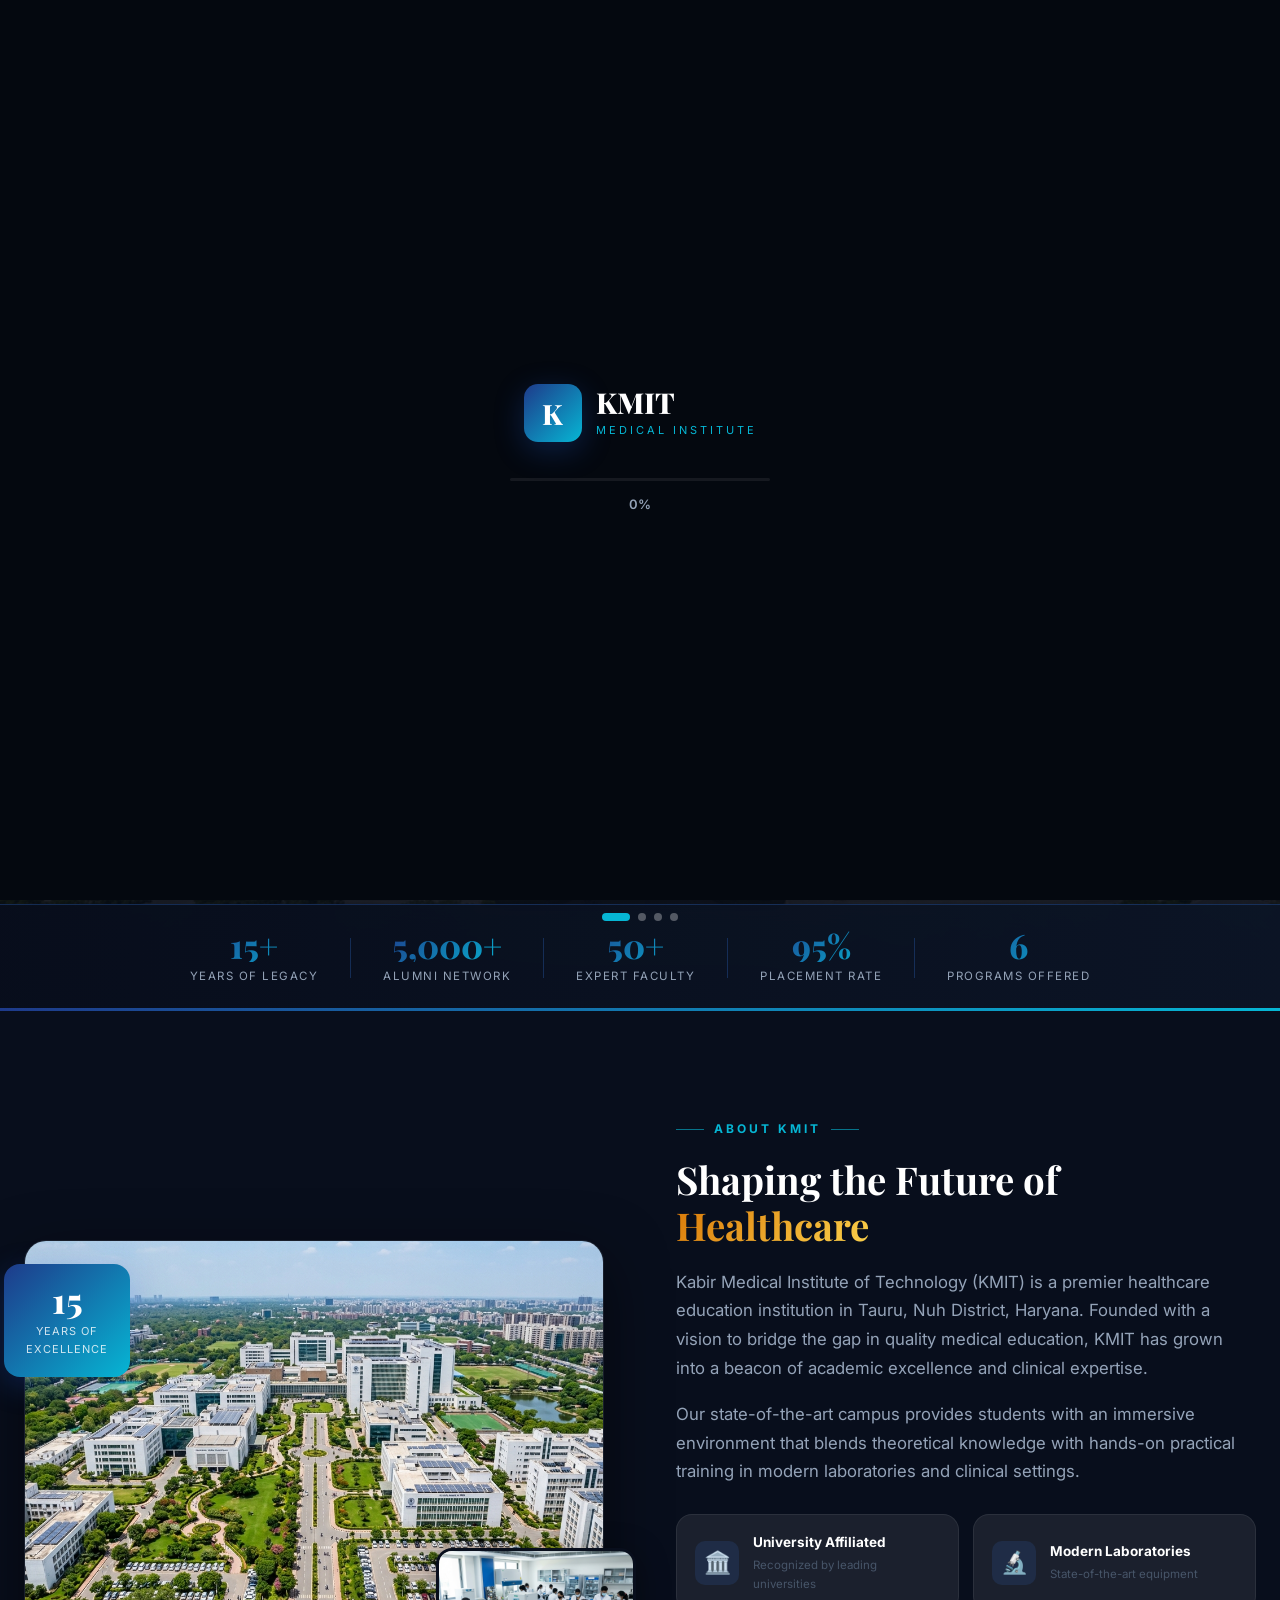
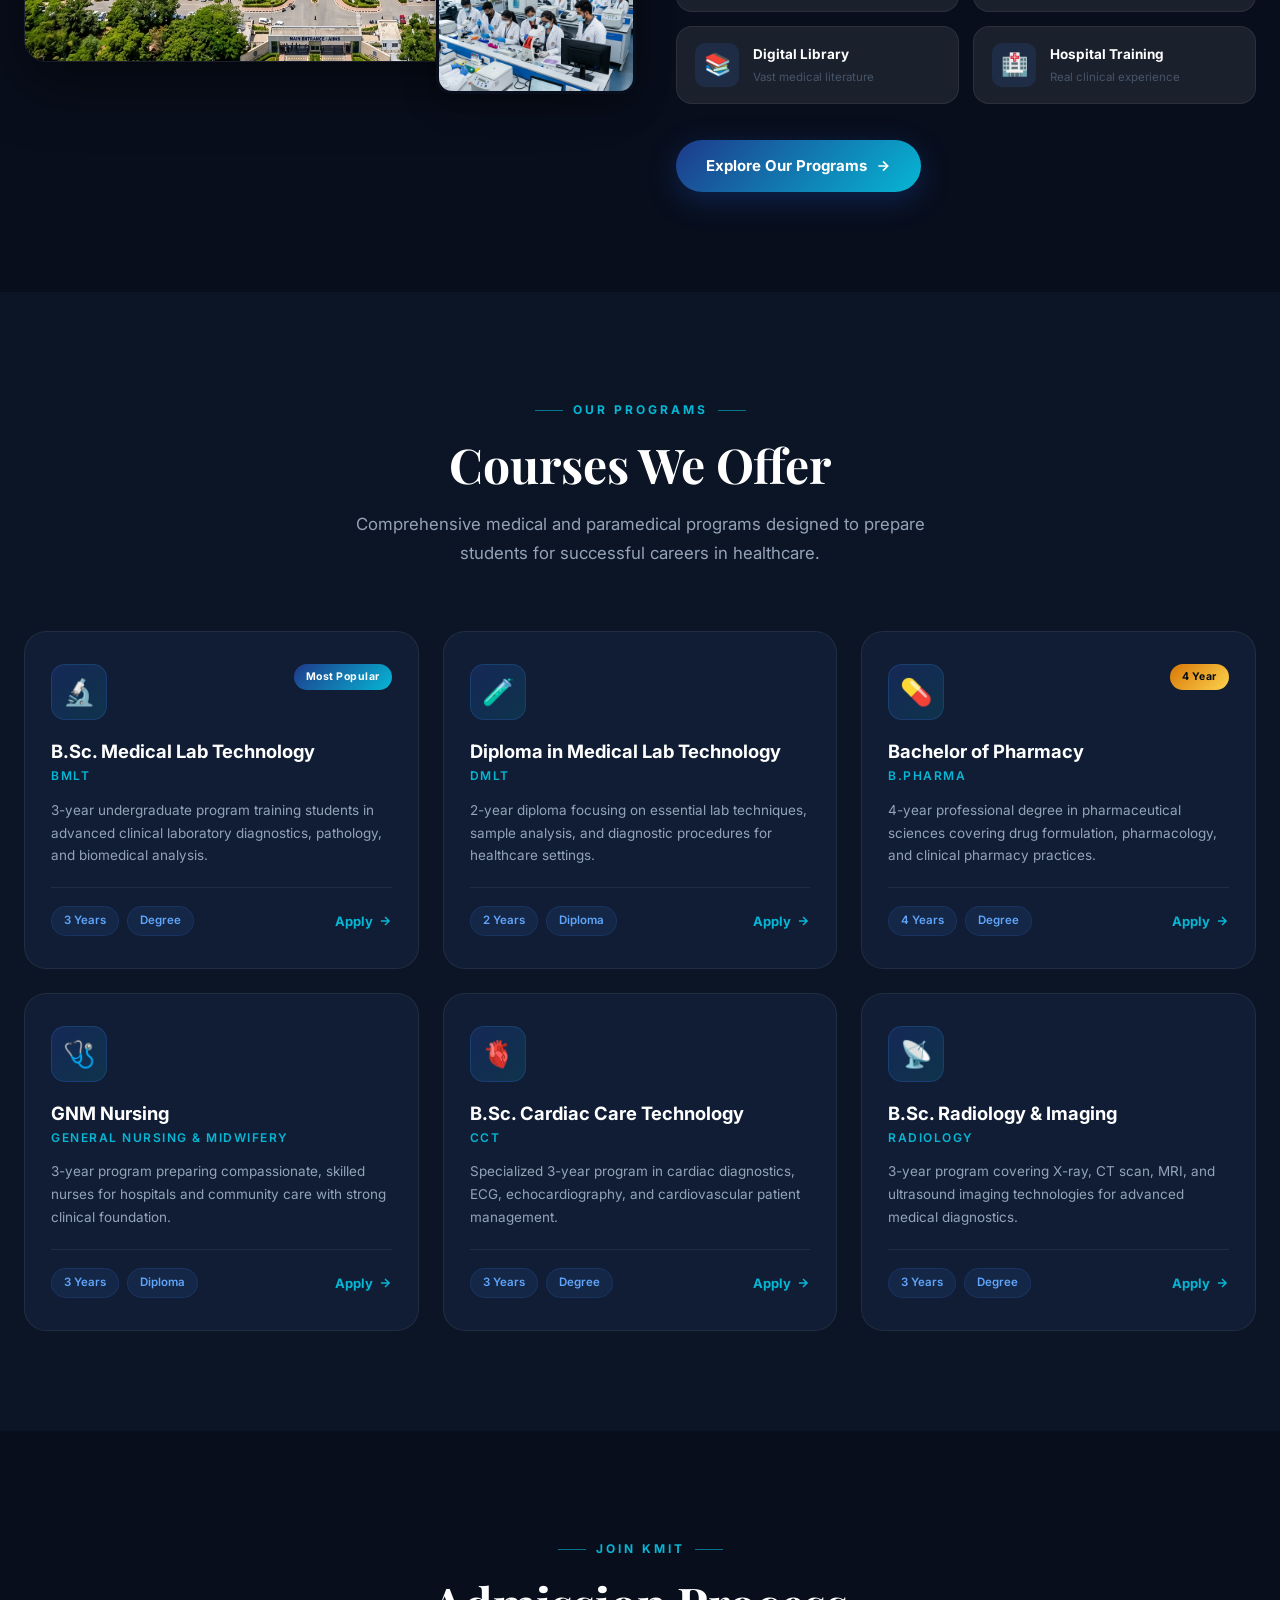
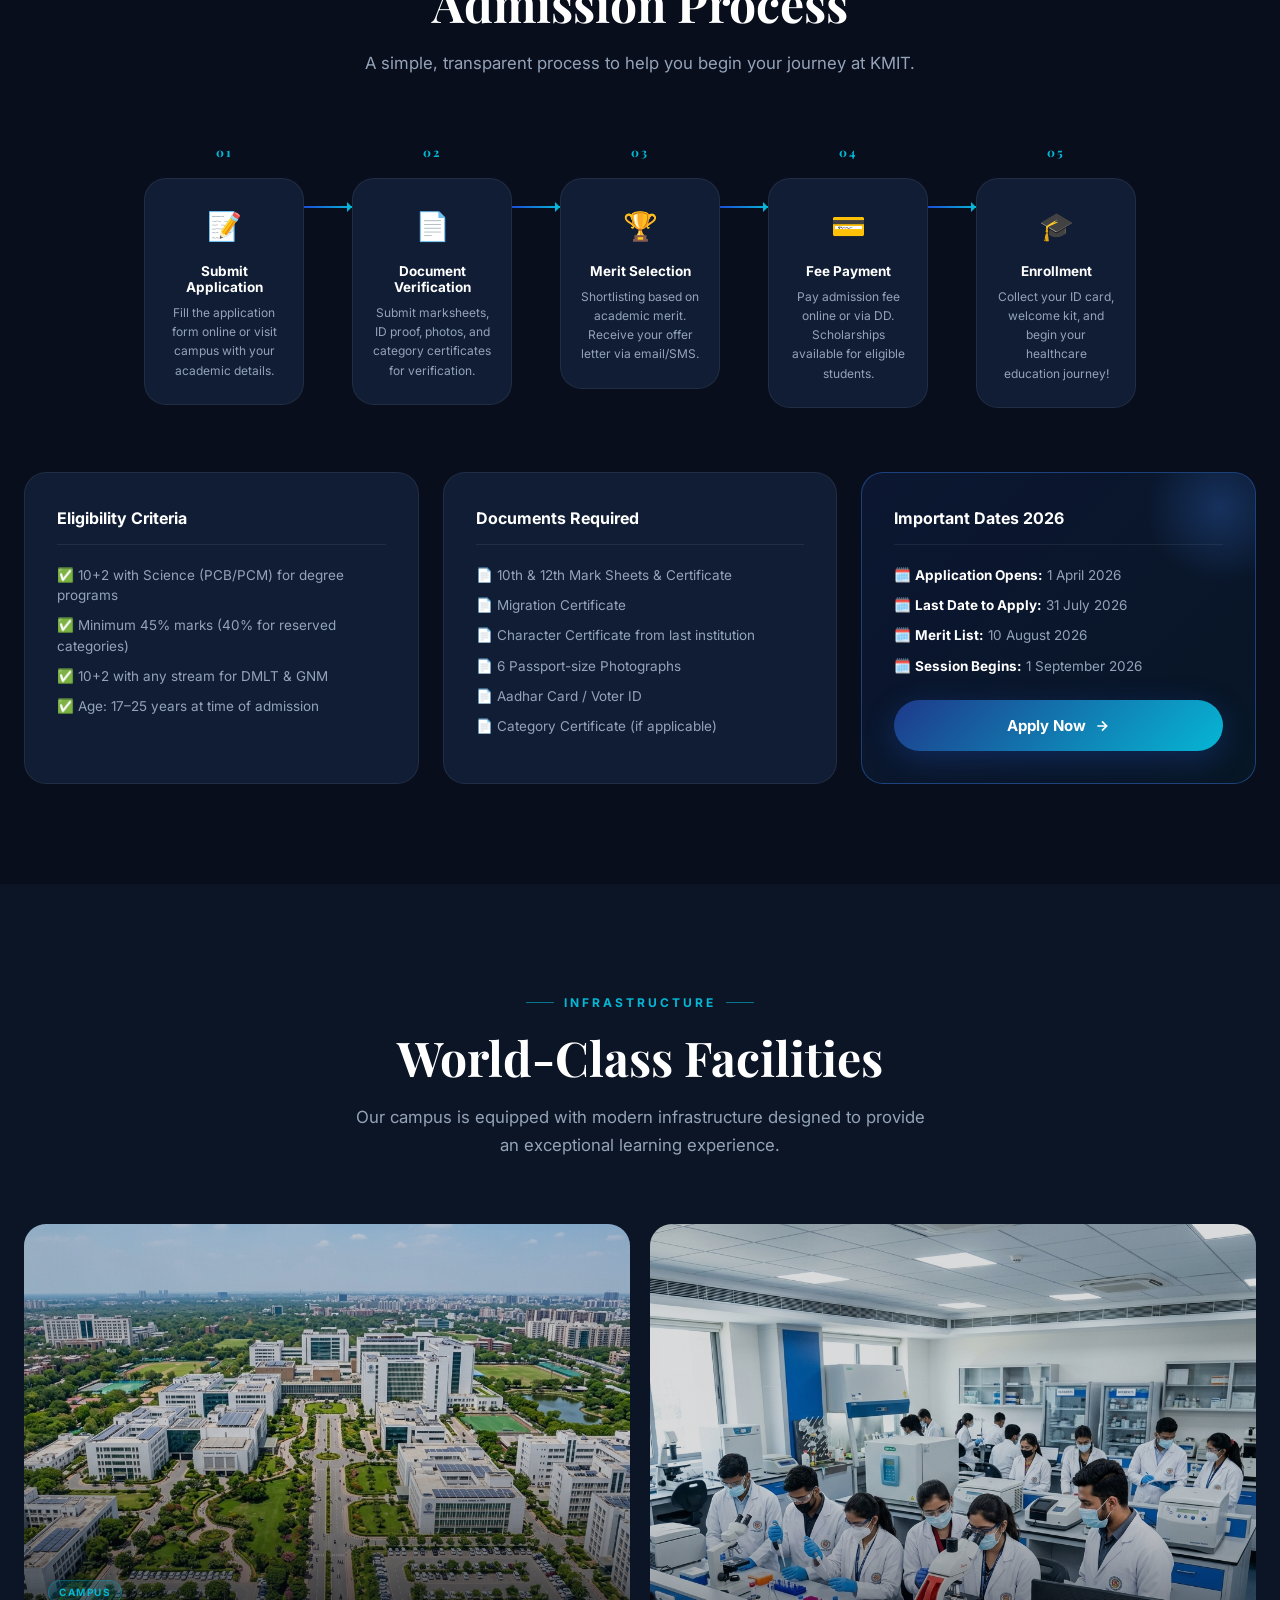
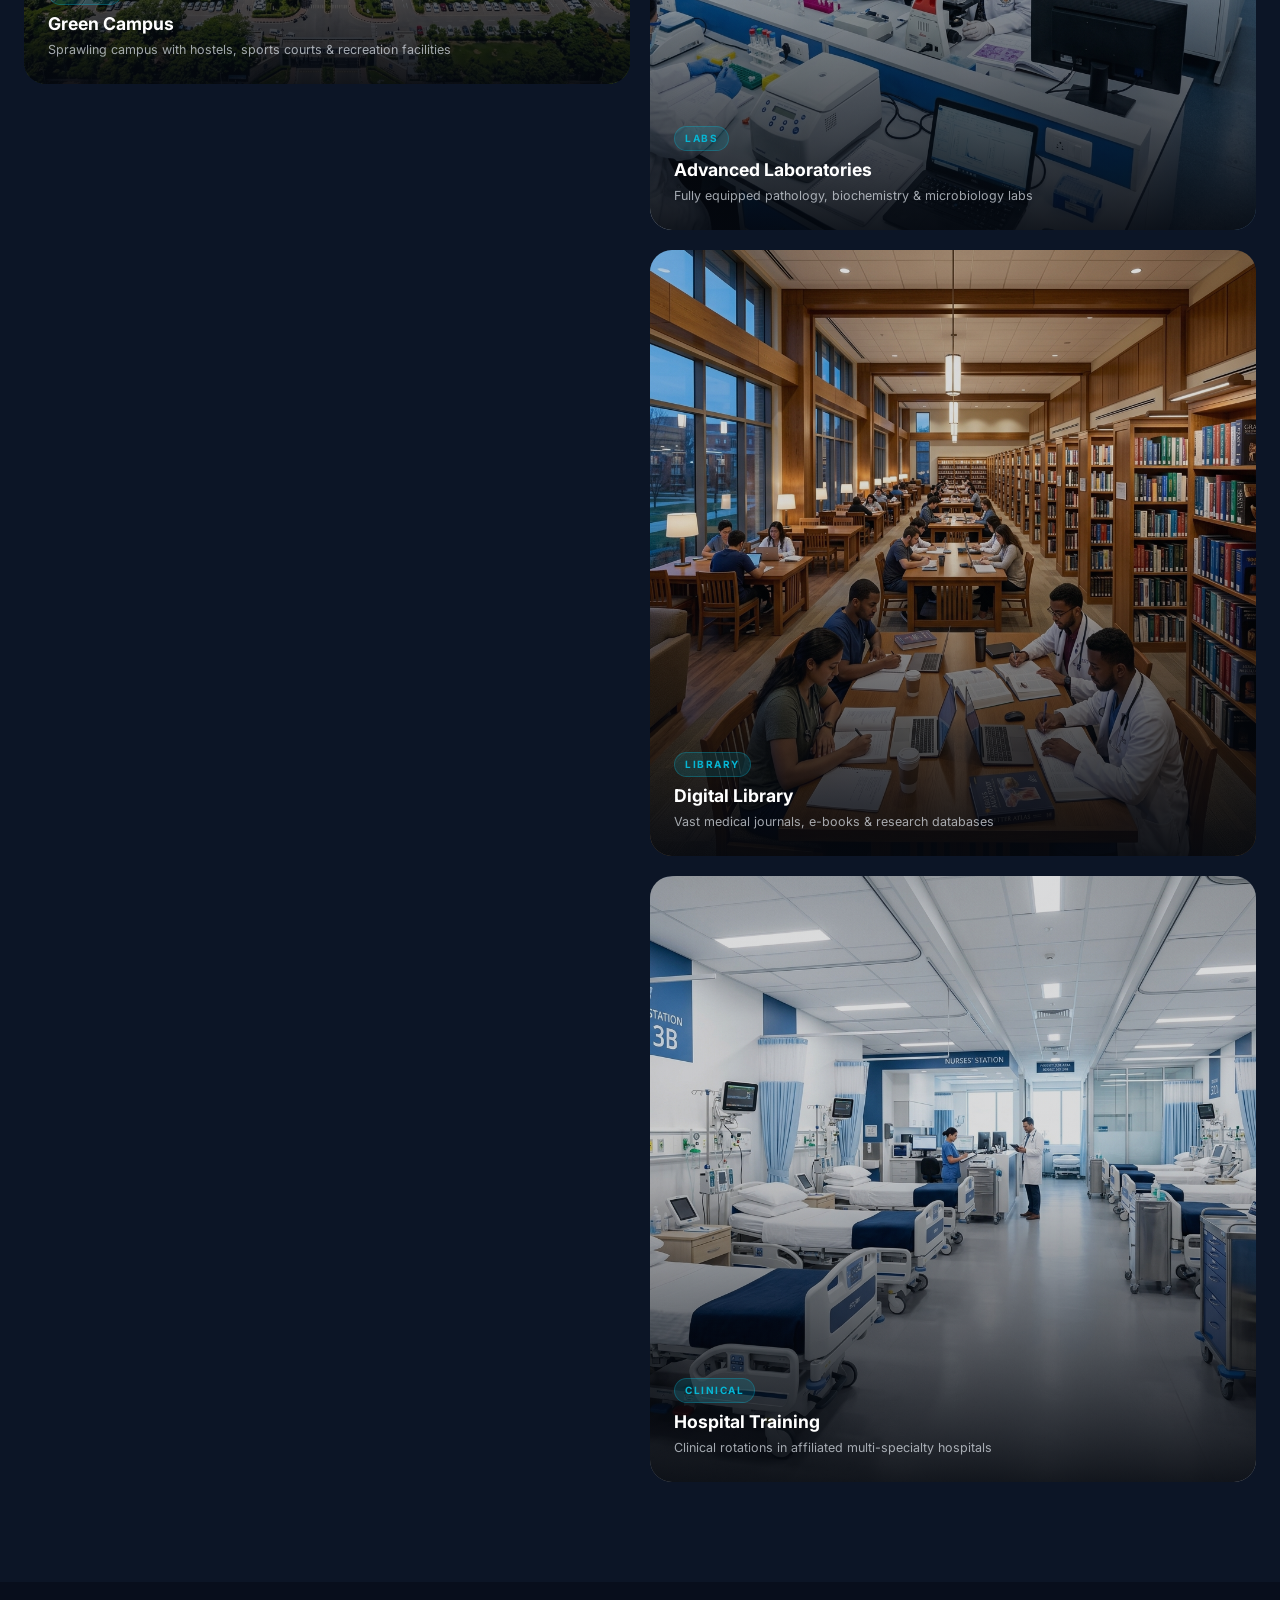
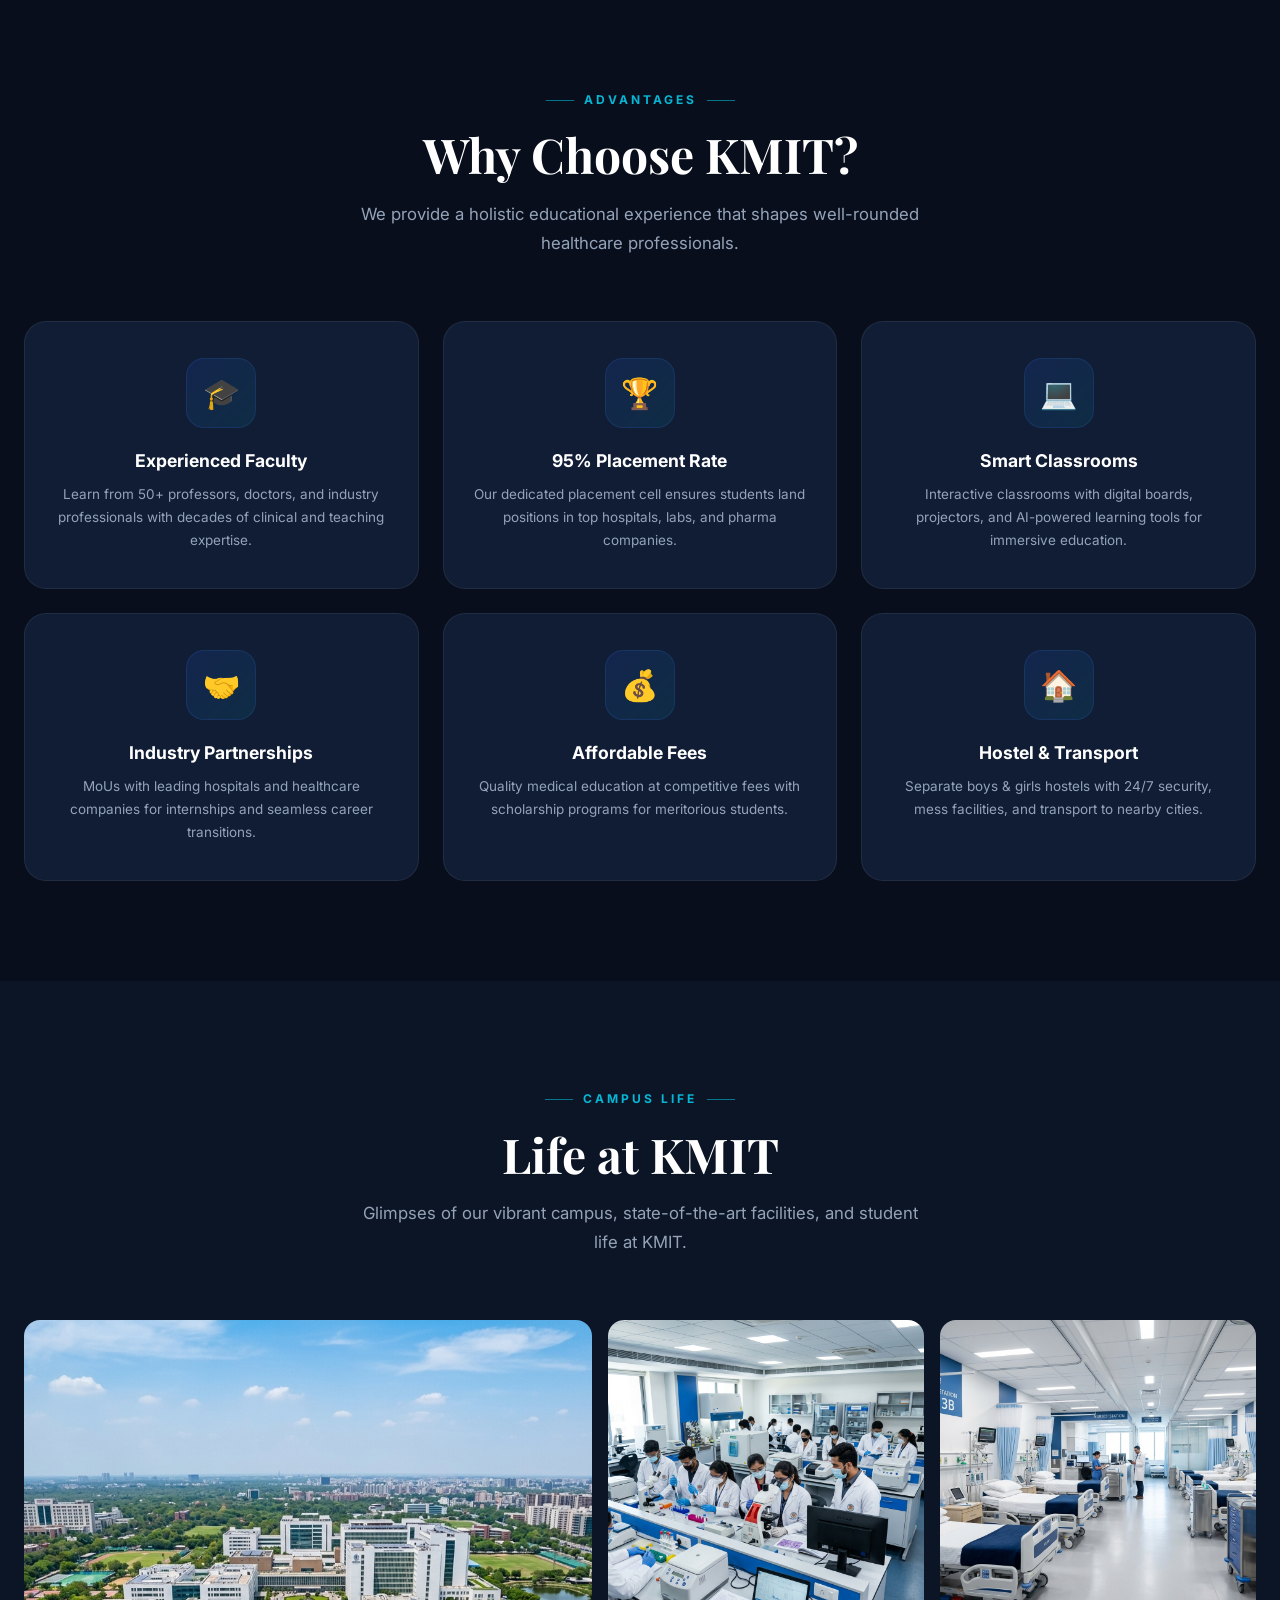
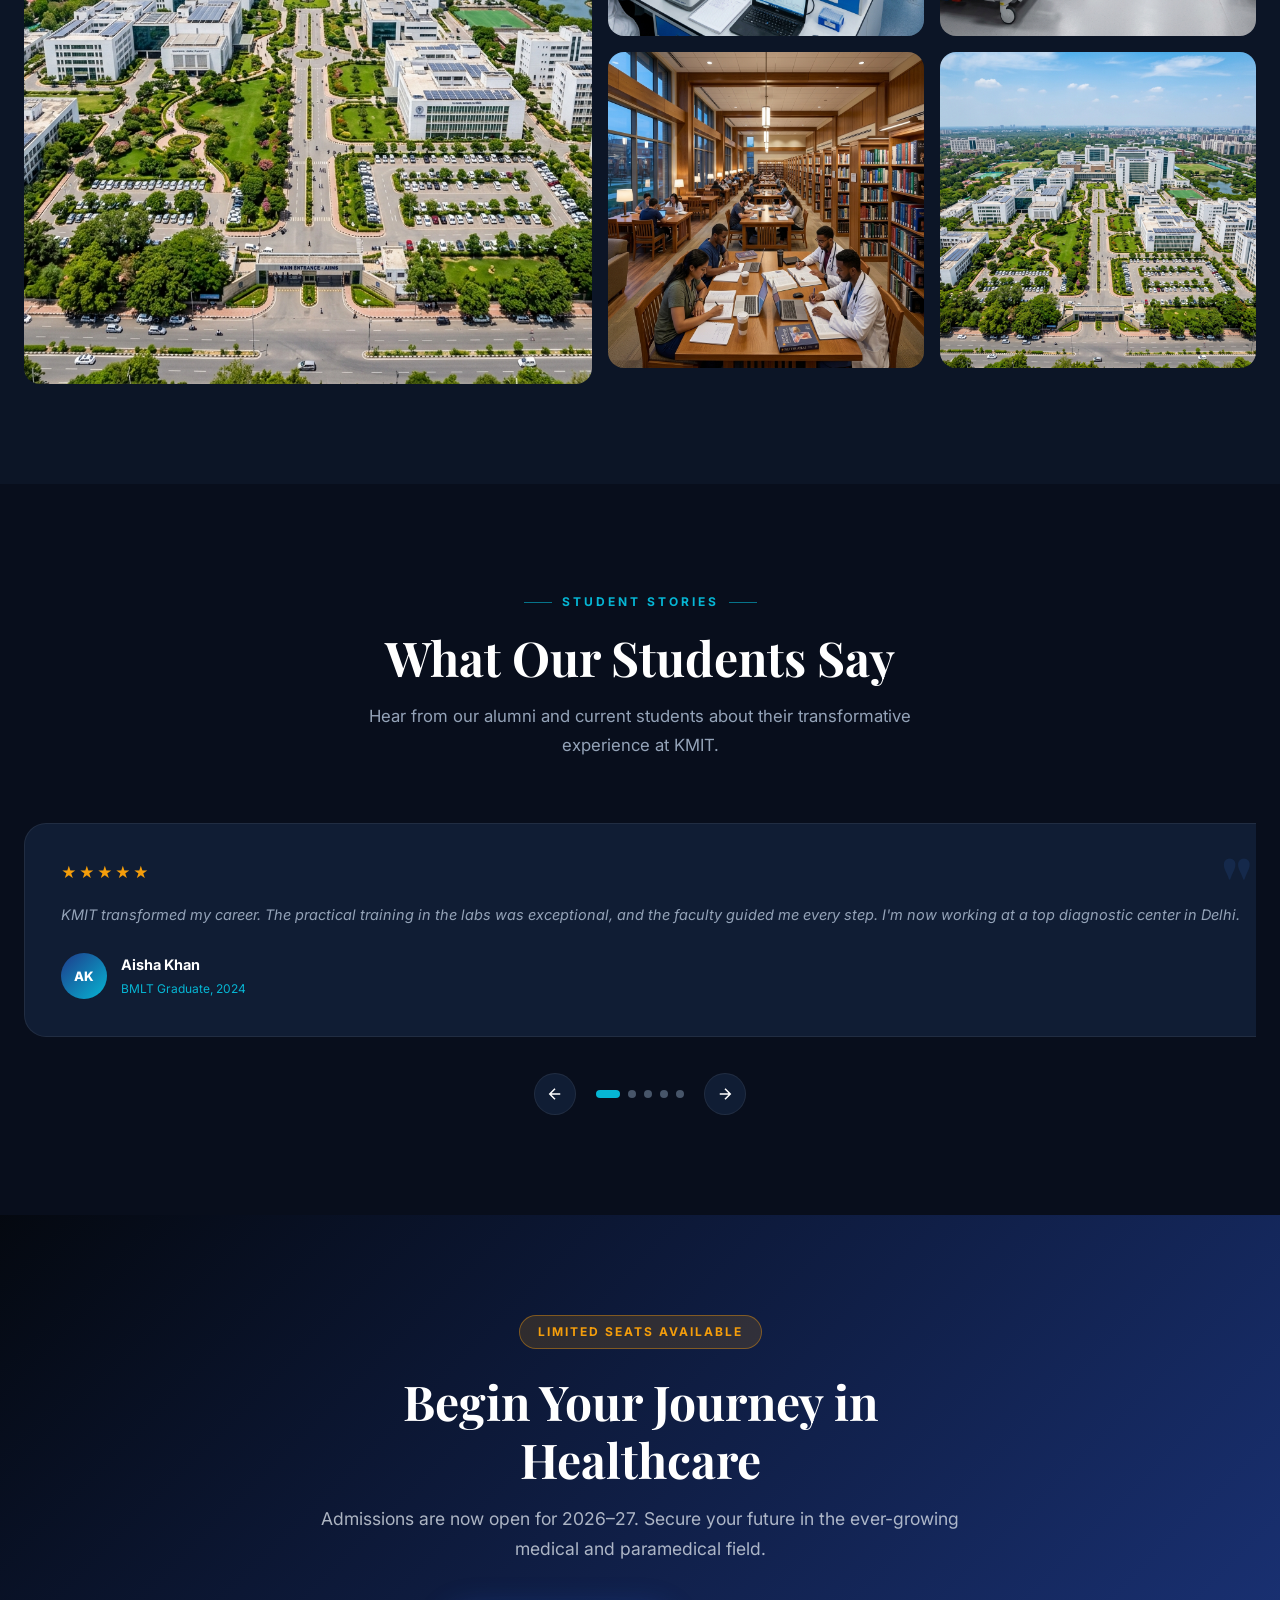
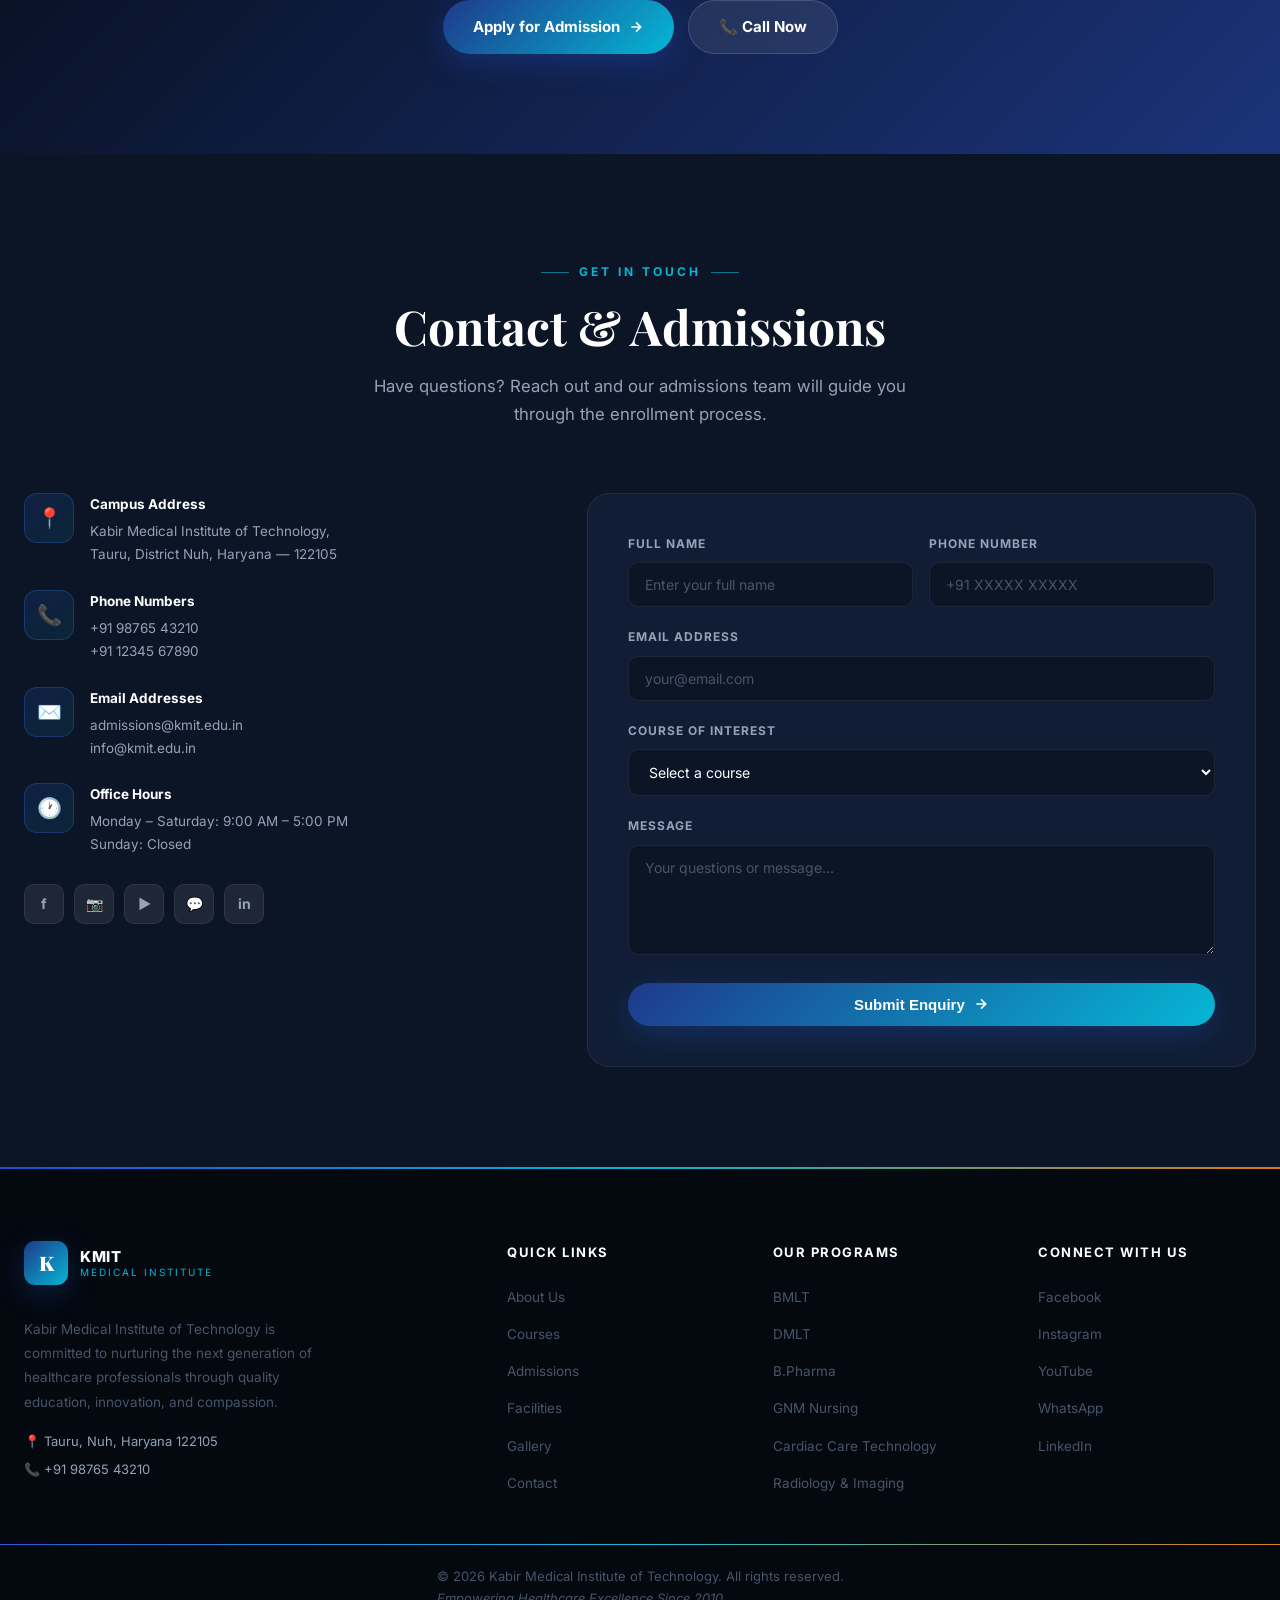
==== commit d5731c74: "feat: add index.html with auto-redirect to KMIT portal" ====
--- a/KMIT/index.html
+++ b/KMIT/index.html
@@ -5,25 +5,79 @@
   <meta name="viewport" content="width=device-width, initial-scale=1.0" />
   <title>KMIT — Kabir Medical Institute of Technology | Tauru, Haryana</title>
   <meta name="description" content="Kabir Medical Institute of Technology (KMIT) — Premier medical education institute in Tauru, Nuh, Haryana 122105. Offering BMLT, DMLT, B.Pharma, GNM Nursing and more." />
+  <link rel="preconnect" href="https://fonts.googleapis.com">
+  <link rel="preconnect" href="https://fonts.gstatic.com" crossorigin>
+  <link href="https://fonts.googleapis.com/css2?family=Inter:wght@300;400;500;600;700;800;900&family=Playfair+Display:ital,wght@0,400;0,500;0,600;0,700;0,800;1,400;1,700&display=swap" rel="stylesheet">
   <link rel="stylesheet" href="style.css" />
 </head>
+<!-- OG / Meta -->
+<meta property="og:title" content="KMIT — Kabir Medical Institute of Technology" />
+<meta property="og:description" content="Premier medical education in Tauru, Haryana. BMLT, DMLT, B.Pharma, GNM Nursing & more." />
+<meta property="og:type" content="website" />
+
 <body>
+
+  <!-- ===== PRELOADER ===== -->
+  <div class="preloader" id="preloader">
+    <div class="preloader-inner">
+      <div class="preloader-logo">
+        <div class="pl-icon">K</div>
+        <div class="pl-text">
+          <span class="pl-name">KMIT</span>
+          <span class="pl-sub">Medical Institute</span>
+        </div>
+      </div>
+      <div class="preloader-bar"><div class="preloader-fill" id="preloaderFill"></div></div>
+      <div class="preloader-pct" id="preloaderPct">0%</div>
+    </div>
+  </div>
+
+  <!-- ===== ANNOUNCEMENT TICKER ===== -->
+  <div class="announce-bar" id="announceBar">
+    <div class="announce-inner">
+      <span class="announce-live">LIVE</span>
+      <div class="ticker-wrap">
+        <div class="ticker-track">
+          <span>🎓 Admissions Open 2026–27 — Limited Seats Available</span>
+          <span class="sep">|</span>
+          <span>📋 Last Date to Apply: 31 July 2026</span>
+          <span class="sep">|</span>
+          <span>🏆 KMIT Ranked Among Top Medical Institutes in Haryana</span>
+          <span class="sep">|</span>
+          <span>🔬 New Radiology Lab Inaugurated This Session</span>
+          <span class="sep">|</span>
+          <span>📞 Call for Admissions: +91 98765 43210</span>
+          <span class="sep">|</span>
+          <span>🎓 Admissions Open 2026–27 — Limited Seats Available</span>
+          <span class="sep">|</span>
+          <span>📋 Last Date to Apply: 31 July 2026</span>
+          <span class="sep">|</span>
+          <span>🏆 KMIT Ranked Among Top Medical Institutes in Haryana</span>
+          <span class="sep">|</span>
+          <span>🔬 New Radiology Lab Inaugurated This Session</span>
+          <span class="sep">|</span>
+          <span>📞 Call for Admissions: +91 98765 43210</span>
+        </div>
+      </div>
+    </div>
+  </div>
 
   <!-- ===== NAVBAR ===== -->
   <nav class="navbar" id="navbar">
     <div class="container">
-      <a href="#" class="nav-logo">
+      <a href="#home" class="nav-logo">
         <div class="nav-logo-icon">K</div>
         <div class="nav-logo-text">
-          <span>KMIT</span>
-          <span>Medical Institute</span>
+          <span class="logo-name">KMIT</span>
+          <span class="logo-sub">Medical Institute</span>
         </div>
       </a>
       <ul class="nav-links" id="navLinks">
         <li><a href="#about">About</a></li>
         <li><a href="#courses">Courses</a></li>
+        <li><a href="#admissions">Admissions</a></li>
         <li><a href="#facilities">Facilities</a></li>
-        <li><a href="#why-us">Why Us</a></li>
+        <li><a href="#gallery">Gallery</a></li>
         <li><a href="#testimonials">Reviews</a></li>
         <li><a href="#contact">Contact</a></li>
         <li><a href="#contact" class="nav-cta">Apply Now</a></li>
@@ -34,78 +88,161 @@
     </div>
   </nav>
 
-  <!-- ===== HERO ===== -->
-  <section class="hero" id="hero">
+  <!-- ===== HERO WITH IMAGE SLIDER ===== -->
+  <section class="hero" id="home">
+    <!-- Background image slider -->
+    <div class="hero-slider" id="heroSlider">
+      <div class="hero-slide active">
+        <img src="images/campus.png" alt="KMIT Green Campus">
+        <div class="slide-label">Our Sprawling Green Campus</div>
+      </div>
+      <div class="hero-slide">
+        <img src="images/lab.png" alt="Advanced Laboratories">
+        <div class="slide-label">World-Class Laboratories</div>
+      </div>
+      <div class="hero-slide">
+        <img src="images/hospital.png" alt="Hospital Clinical Training">
+        <div class="slide-label">Clinical Hospital Training</div>
+      </div>
+      <div class="hero-slide">
+        <img src="images/library.png" alt="Digital Library">
+        <div class="slide-label">Digital Knowledge Centre</div>
+      </div>
+    </div>
+    <div class="hero-overlay"></div>
     <div class="hero-particles" id="particles"></div>
+
+    <!-- Slider progress bar -->
+    <div class="slider-progress"><div class="slider-progress-fill" id="sliderProgress"></div></div>
+
+    <!-- Hero Content -->
     <div class="hero-content">
       <div class="hero-badge">
-        <span class="dot"></span> Admissions Open 2026-27
-      </div>
-      <h1>Kabir Medical<br/>Institute of <span class="highlight">Technology</span></h1>
-      <p class="hero-subtitle">Empowering future healthcare leaders with world-class medical education, cutting-edge research facilities, and a commitment to clinical excellence.</p>
+        <span class="badge-dot"></span>
+        Admissions Open 2026–27
+      </div>
+      <h1 class="hero-title">
+        Kabir Medical<br>
+        Institute of <em>Technology</em>
+      </h1>
+      <p class="hero-subtitle">
+        Empowering future healthcare leaders with world-class medical education, cutting-edge research, and clinical excellence since 2010.
+      </p>
       <p class="hero-location">
-        <svg width="16" height="16" viewBox="0 0 24 24" fill="none" stroke="currentColor" stroke-width="2"><path d="M21 10c0 7-9 13-9 13s-9-6-9-13a9 9 0 0 1 18 0z"/><circle cx="12" cy="10" r="3"/></svg>
+        <svg width="15" height="15" viewBox="0 0 24 24" fill="none" stroke="currentColor" stroke-width="2"><path d="M21 10c0 7-9 13-9 13s-9-6-9-13a9 9 0 0 1 18 0z"/><circle cx="12" cy="10" r="3"/></svg>
         Tauru, District Nuh, Haryana — 122105
       </p>
       <div class="hero-buttons">
         <a href="#courses" class="btn btn-primary">
           Explore Courses
-          <svg width="18" height="18" viewBox="0 0 24 24" fill="none" stroke="currentColor" stroke-width="2.5"><path d="M5 12h14M12 5l7 7-7 7"/></svg>
+          <svg width="16" height="16" viewBox="0 0 24 24" fill="none" stroke="currentColor" stroke-width="2.5"><path d="M5 12h14M12 5l7 7-7 7"/></svg>
         </a>
-        <a href="#contact" class="btn btn-outline">Get In Touch</a>
-      </div>
-      <div class="hero-stats">
-        <div class="hero-stat">
-          <div class="num">15<span>+</span></div>
-          <div class="label">Years Legacy</div>
-        </div>
-        <div class="hero-stat">
-          <div class="num">5K<span>+</span></div>
-          <div class="label">Alumni</div>
-        </div>
-        <div class="hero-stat">
-          <div class="num">50<span>+</span></div>
-          <div class="label">Expert Faculty</div>
-        </div>
-        <div class="hero-stat">
-          <div class="num">95<span>%</span></div>
-          <div class="label">Placement</div>
-        </div>
-      </div>
-    </div>
+        <a href="#contact" class="btn btn-glass">Get In Touch</a>
+      </div>
+    </div>
+
+    <!-- Stats Bar -->
+    <div class="hero-statsbar">
+      <div class="container">
+        <div class="stats-grid">
+          <div class="stat-item">
+            <div class="stat-num" data-target="15" data-suffix="+">0+</div>
+            <div class="stat-lbl">Years of Legacy</div>
+          </div>
+          <div class="stat-div"></div>
+          <div class="stat-item">
+            <div class="stat-num" data-target="5000" data-suffix="+">0+</div>
+            <div class="stat-lbl">Alumni Network</div>
+          </div>
+          <div class="stat-div"></div>
+          <div class="stat-item">
+            <div class="stat-num" data-target="50" data-suffix="+">0+</div>
+            <div class="stat-lbl">Expert Faculty</div>
+          </div>
+          <div class="stat-div"></div>
+          <div class="stat-item">
+            <div class="stat-num" data-target="95" data-suffix="%">0%</div>
+            <div class="stat-lbl">Placement Rate</div>
+          </div>
+          <div class="stat-div"></div>
+          <div class="stat-item">
+            <div class="stat-num" data-target="6" data-suffix="">0</div>
+            <div class="stat-lbl">Programs Offered</div>
+          </div>
+        </div>
+      </div>
+    </div>
+
+    <!-- Slider Controls -->
+    <div class="slider-controls">
+      <button class="slider-dot active" data-slide="0"></button>
+      <button class="slider-dot" data-slide="1"></button>
+      <button class="slider-dot" data-slide="2"></button>
+      <button class="slider-dot" data-slide="3"></button>
+    </div>
+    <button class="slider-arrow prev" id="sliderPrev" aria-label="Previous slide">
+      <svg width="20" height="20" viewBox="0 0 24 24" fill="none" stroke="currentColor" stroke-width="2"><path d="M19 12H5M12 5l-7 7 7 7"/></svg>
+    </button>
+    <button class="slider-arrow next" id="sliderNext" aria-label="Next slide">
+      <svg width="20" height="20" viewBox="0 0 24 24" fill="none" stroke="currentColor" stroke-width="2"><path d="M5 12h14M12 5l7 7-7 7"/></svg>
+    </button>
   </section>
 
   <!-- ===== ABOUT ===== -->
   <section class="section about" id="about">
     <div class="container">
       <div class="about-grid">
-        <div class="about-image reveal">
-          <img src="images/campus.png" alt="KMIT Campus Aerial View" />
-          <div class="about-badge-float">Est. 2010</div>
+        <div class="about-visual reveal">
+          <div class="about-img-main-wrap">
+            <img src="images/campus.png" alt="KMIT Campus">
+          </div>
+          <div class="about-img-secondary-wrap">
+            <img src="images/lab.png" alt="KMIT Labs">
+          </div>
+          <div class="about-est-badge">
+            <div class="est-num">15</div>
+            <div class="est-text">Years of<br>Excellence</div>
+          </div>
         </div>
         <div class="about-text reveal">
           <div class="section-label">About KMIT</div>
-          <h2>Shaping the Future of <span class="highlight">Healthcare</span></h2>
-          <p>Kabir Medical Institute of Technology (KMIT) is a premier healthcare education institution located in the heart of Tauru, Nuh District, Haryana. Founded with a vision to bridge the gap in quality medical education in rural India, KMIT has grown into a beacon of academic excellence and clinical expertise.</p>
-          <p>Our state-of-the-art campus, affiliated with leading universities, provides students with an immersive learning environment that blends theoretical knowledge with hands-on practical training in modern laboratories and clinical settings.</p>
-          <div class="about-features">
-            <div class="about-feature">
-              <div class="about-feature-icon">🏛️</div>
-              <span>University Affiliated</span>
-            </div>
-            <div class="about-feature">
-              <div class="about-feature-icon">🔬</div>
-              <span>Modern Labs</span>
-            </div>
-            <div class="about-feature">
-              <div class="about-feature-icon">📚</div>
-              <span>Digital Library</span>
-            </div>
-            <div class="about-feature">
-              <div class="about-feature-icon">🏥</div>
-              <span>Hospital Training</span>
-            </div>
-          </div>
+          <h2>Shaping the Future of <span class="text-gold">Healthcare</span></h2>
+          <p>Kabir Medical Institute of Technology (KMIT) is a premier healthcare education institution in Tauru, Nuh District, Haryana. Founded with a vision to bridge the gap in quality medical education, KMIT has grown into a beacon of academic excellence and clinical expertise.</p>
+          <p>Our state-of-the-art campus provides students with an immersive environment that blends theoretical knowledge with hands-on practical training in modern laboratories and clinical settings.</p>
+          <div class="about-pillars">
+            <div class="pillar">
+              <div class="pillar-icon">🏛️</div>
+              <div>
+                <div class="pillar-title">University Affiliated</div>
+                <div class="pillar-sub">Recognized by leading universities</div>
+              </div>
+            </div>
+            <div class="pillar">
+              <div class="pillar-icon">🔬</div>
+              <div>
+                <div class="pillar-title">Modern Laboratories</div>
+                <div class="pillar-sub">State-of-the-art equipment</div>
+              </div>
+            </div>
+            <div class="pillar">
+              <div class="pillar-icon">📚</div>
+              <div>
+                <div class="pillar-title">Digital Library</div>
+                <div class="pillar-sub">Vast medical literature</div>
+              </div>
+            </div>
+            <div class="pillar">
+              <div class="pillar-icon">🏥</div>
+              <div>
+                <div class="pillar-title">Hospital Training</div>
+                <div class="pillar-sub">Real clinical experience</div>
+              </div>
+            </div>
+          </div>
+          <a href="#courses" class="btn btn-primary">
+            Explore Our Programs
+            <svg width="16" height="16" viewBox="0 0 24 24" fill="none" stroke="currentColor" stroke-width="2.5"><path d="M5 12h14M12 5l7 7-7 7"/></svg>
+          </a>
         </div>
       </div>
     </div>
@@ -121,52 +258,195 @@
       </div>
       <div class="courses-grid">
         <div class="course-card reveal">
-          <div class="course-icon">🔬</div>
-          <h3>B.Sc. Medical Lab Technology (BMLT)</h3>
-          <p>A 3-year undergraduate program training students in advanced clinical laboratory diagnostics, pathology, and biomedical analysis.</p>
-          <div class="course-meta">
-            <span>3 Years</span><span>Degree</span>
-          </div>
-        </div>
+          <div class="course-top">
+            <div class="course-icon-box">🔬</div>
+            <div class="course-badge">Most Popular</div>
+          </div>
+          <h3>B.Sc. Medical Lab Technology</h3>
+          <p class="course-abbr">BMLT</p>
+          <p class="course-desc">3-year undergraduate program training students in advanced clinical laboratory diagnostics, pathology, and biomedical analysis.</p>
+          <div class="course-footer">
+            <div class="course-tags">
+              <span>3 Years</span>
+              <span>Degree</span>
+            </div>
+            <a href="#contact" class="course-cta">Apply <svg width="14" height="14" viewBox="0 0 24 24" fill="none" stroke="currentColor" stroke-width="2.5"><path d="M5 12h14M12 5l7 7-7 7"/></svg></a>
+          </div>
+        </div>
+
         <div class="course-card reveal">
-          <div class="course-icon">🧪</div>
-          <h3>Diploma in Medical Lab Technology (DMLT)</h3>
-          <p>A 2-year diploma program focusing on essential lab techniques, sample analysis, and diagnostic procedures for healthcare settings.</p>
-          <div class="course-meta">
-            <span>2 Years</span><span>Diploma</span>
-          </div>
-        </div>
+          <div class="course-top">
+            <div class="course-icon-box">🧪</div>
+          </div>
+          <h3>Diploma in Medical Lab Technology</h3>
+          <p class="course-abbr">DMLT</p>
+          <p class="course-desc">2-year diploma focusing on essential lab techniques, sample analysis, and diagnostic procedures for healthcare settings.</p>
+          <div class="course-footer">
+            <div class="course-tags">
+              <span>2 Years</span>
+              <span>Diploma</span>
+            </div>
+            <a href="#contact" class="course-cta">Apply <svg width="14" height="14" viewBox="0 0 24 24" fill="none" stroke="currentColor" stroke-width="2.5"><path d="M5 12h14M12 5l7 7-7 7"/></svg></a>
+          </div>
+        </div>
+
         <div class="course-card reveal">
-          <div class="course-icon">💊</div>
-          <h3>Bachelor of Pharmacy (B.Pharma)</h3>
-          <p>A 4-year professional degree in pharmaceutical sciences covering drug formulation, pharmacology, and clinical pharmacy practices.</p>
-          <div class="course-meta">
-            <span>4 Years</span><span>Degree</span>
-          </div>
-        </div>
+          <div class="course-top">
+            <div class="course-icon-box">💊</div>
+            <div class="course-badge gold">4 Year</div>
+          </div>
+          <h3>Bachelor of Pharmacy</h3>
+          <p class="course-abbr">B.Pharma</p>
+          <p class="course-desc">4-year professional degree in pharmaceutical sciences covering drug formulation, pharmacology, and clinical pharmacy practices.</p>
+          <div class="course-footer">
+            <div class="course-tags">
+              <span>4 Years</span>
+              <span>Degree</span>
+            </div>
+            <a href="#contact" class="course-cta">Apply <svg width="14" height="14" viewBox="0 0 24 24" fill="none" stroke="currentColor" stroke-width="2.5"><path d="M5 12h14M12 5l7 7-7 7"/></svg></a>
+          </div>
+        </div>
+
         <div class="course-card reveal">
-          <div class="course-icon">🩺</div>
+          <div class="course-top">
+            <div class="course-icon-box">🩺</div>
+          </div>
           <h3>GNM Nursing</h3>
-          <p>A 3-year General Nursing & Midwifery program preparing compassionate, skilled nurses for hospitals and community care.</p>
-          <div class="course-meta">
-            <span>3 Years</span><span>Diploma</span>
-          </div>
-        </div>
+          <p class="course-abbr">General Nursing &amp; Midwifery</p>
+          <p class="course-desc">3-year program preparing compassionate, skilled nurses for hospitals and community care with strong clinical foundation.</p>
+          <div class="course-footer">
+            <div class="course-tags">
+              <span>3 Years</span>
+              <span>Diploma</span>
+            </div>
+            <a href="#contact" class="course-cta">Apply <svg width="14" height="14" viewBox="0 0 24 24" fill="none" stroke="currentColor" stroke-width="2.5"><path d="M5 12h14M12 5l7 7-7 7"/></svg></a>
+          </div>
+        </div>
+
         <div class="course-card reveal">
-          <div class="course-icon">🫀</div>
+          <div class="course-top">
+            <div class="course-icon-box">🫀</div>
+          </div>
           <h3>B.Sc. Cardiac Care Technology</h3>
-          <p>Specialized 3-year program in cardiac diagnostics, ECG interpretation, echocardiography, and cardiovascular patient management.</p>
-          <div class="course-meta">
-            <span>3 Years</span><span>Degree</span>
-          </div>
-        </div>
+          <p class="course-abbr">CCT</p>
+          <p class="course-desc">Specialized 3-year program in cardiac diagnostics, ECG, echocardiography, and cardiovascular patient management.</p>
+          <div class="course-footer">
+            <div class="course-tags">
+              <span>3 Years</span>
+              <span>Degree</span>
+            </div>
+            <a href="#contact" class="course-cta">Apply <svg width="14" height="14" viewBox="0 0 24 24" fill="none" stroke="currentColor" stroke-width="2.5"><path d="M5 12h14M12 5l7 7-7 7"/></svg></a>
+          </div>
+        </div>
+
         <div class="course-card reveal">
-          <div class="course-icon">📡</div>
+          <div class="course-top">
+            <div class="course-icon-box">📡</div>
+          </div>
           <h3>B.Sc. Radiology &amp; Imaging</h3>
-          <p>A 3-year program covering X-ray, CT scan, MRI, and ultrasound imaging technologies for advanced medical diagnostics.</p>
-          <div class="course-meta">
-            <span>3 Years</span><span>Degree</span>
-          </div>
+          <p class="course-abbr">Radiology</p>
+          <p class="course-desc">3-year program covering X-ray, CT scan, MRI, and ultrasound imaging technologies for advanced medical diagnostics.</p>
+          <div class="course-footer">
+            <div class="course-tags">
+              <span>3 Years</span>
+              <span>Degree</span>
+            </div>
+            <a href="#contact" class="course-cta">Apply <svg width="14" height="14" viewBox="0 0 24 24" fill="none" stroke="currentColor" stroke-width="2.5"><path d="M5 12h14M12 5l7 7-7 7"/></svg></a>
+          </div>
+        </div>
+      </div>
+    </div>
+  </section>
+
+  <!-- ===== ADMISSIONS (NEW) ===== -->
+  <section class="section admissions" id="admissions">
+    <div class="container">
+      <div class="section-header reveal">
+        <div class="section-label">Join KMIT</div>
+        <h2>Admission Process</h2>
+        <p>A simple, transparent process to help you begin your journey at KMIT.</p>
+      </div>
+      <div class="admission-steps reveal">
+        <div class="adm-step">
+          <div class="adm-step-num">01</div>
+          <div class="adm-step-body">
+            <div class="adm-icon">📝</div>
+            <h3>Submit Application</h3>
+            <p>Fill the application form online or visit campus with your academic details.</p>
+          </div>
+        </div>
+        <div class="adm-connector"></div>
+        <div class="adm-step">
+          <div class="adm-step-num">02</div>
+          <div class="adm-step-body">
+            <div class="adm-icon">📄</div>
+            <h3>Document Verification</h3>
+            <p>Submit marksheets, ID proof, photos, and category certificates for verification.</p>
+          </div>
+        </div>
+        <div class="adm-connector"></div>
+        <div class="adm-step">
+          <div class="adm-step-num">03</div>
+          <div class="adm-step-body">
+            <div class="adm-icon">🏆</div>
+            <h3>Merit Selection</h3>
+            <p>Shortlisting based on academic merit. Receive your offer letter via email/SMS.</p>
+          </div>
+        </div>
+        <div class="adm-connector"></div>
+        <div class="adm-step">
+          <div class="adm-step-num">04</div>
+          <div class="adm-step-body">
+            <div class="adm-icon">💳</div>
+            <h3>Fee Payment</h3>
+            <p>Pay admission fee online or via DD. Scholarships available for eligible students.</p>
+          </div>
+        </div>
+        <div class="adm-connector"></div>
+        <div class="adm-step">
+          <div class="adm-step-num">05</div>
+          <div class="adm-step-body">
+            <div class="adm-icon">🎓</div>
+            <h3>Enrollment</h3>
+            <p>Collect your ID card, welcome kit, and begin your healthcare education journey!</p>
+          </div>
+        </div>
+      </div>
+
+      <div class="adm-info-grid reveal">
+        <div class="adm-info-card">
+          <h4>Eligibility Criteria</h4>
+          <ul>
+            <li>✅ 10+2 with Science (PCB/PCM) for degree programs</li>
+            <li>✅ Minimum 45% marks (40% for reserved categories)</li>
+            <li>✅ 10+2 with any stream for DMLT &amp; GNM</li>
+            <li>✅ Age: 17–25 years at time of admission</li>
+          </ul>
+        </div>
+        <div class="adm-info-card">
+          <h4>Documents Required</h4>
+          <ul>
+            <li>📄 10th &amp; 12th Mark Sheets &amp; Certificate</li>
+            <li>📄 Migration Certificate</li>
+            <li>📄 Character Certificate from last institution</li>
+            <li>📄 6 Passport-size Photographs</li>
+            <li>📄 Aadhar Card / Voter ID</li>
+            <li>📄 Category Certificate (if applicable)</li>
+          </ul>
+        </div>
+        <div class="adm-info-card featured">
+          <div class="featured-glow"></div>
+          <h4>Important Dates 2026</h4>
+          <ul>
+            <li>🗓️ <strong>Application Opens:</strong> 1 April 2026</li>
+            <li>🗓️ <strong>Last Date to Apply:</strong> 31 July 2026</li>
+            <li>🗓️ <strong>Merit List:</strong> 10 August 2026</li>
+            <li>🗓️ <strong>Session Begins:</strong> 1 September 2026</li>
+          </ul>
+          <a href="#contact" class="btn btn-primary" style="margin-top:24px; width:100%; justify-content:center;">
+            Apply Now
+            <svg width="16" height="16" viewBox="0 0 24 24" fill="none" stroke="currentColor" stroke-width="2.5"><path d="M5 12h14M12 5l7 7-7 7"/></svg>
+          </a>
         </div>
       </div>
     </div>
@@ -181,32 +461,38 @@
         <p>Our campus is equipped with modern infrastructure designed to provide an exceptional learning experience.</p>
       </div>
       <div class="facilities-grid">
-        <div class="facility-card reveal">
-          <img src="images/lab.png" alt="Advanced Laboratory" />
+        <div class="facility-card tall reveal">
+          <img src="images/campus.png" alt="KMIT Campus">
           <div class="facility-overlay">
-            <h3>Advanced Laboratories</h3>
-            <p>Fully equipped pathology, biochemistry & microbiology labs</p>
-          </div>
-        </div>
-        <div class="facility-card reveal">
-          <img src="images/library.png" alt="Digital Library" />
-          <div class="facility-overlay">
-            <h3>Digital Library</h3>
-            <p>Vast collection of medical journals, e-books & research databases</p>
-          </div>
-        </div>
-        <div class="facility-card reveal">
-          <img src="images/hospital.png" alt="Hospital Training" />
-          <div class="facility-overlay">
-            <h3>Hospital Training</h3>
-            <p>Clinical rotations in affiliated multi-specialty hospitals</p>
-          </div>
-        </div>
-        <div class="facility-card reveal">
-          <img src="images/campus.png" alt="Campus Life" />
-          <div class="facility-overlay">
+            <span class="fac-tag">Campus</span>
             <h3>Green Campus</h3>
-            <p>Sprawling campus with hostels, sports & recreation facilities</p>
+            <p>Sprawling campus with hostels, sports courts &amp; recreation facilities</p>
+          </div>
+        </div>
+        <div class="facilities-right">
+          <div class="facility-card reveal">
+            <img src="images/lab.png" alt="Advanced Laboratory">
+            <div class="facility-overlay">
+              <span class="fac-tag">Labs</span>
+              <h3>Advanced Laboratories</h3>
+              <p>Fully equipped pathology, biochemistry &amp; microbiology labs</p>
+            </div>
+          </div>
+          <div class="facility-card reveal">
+            <img src="images/library.png" alt="Digital Library">
+            <div class="facility-overlay">
+              <span class="fac-tag">Library</span>
+              <h3>Digital Library</h3>
+              <p>Vast medical journals, e-books &amp; research databases</p>
+            </div>
+          </div>
+          <div class="facility-card reveal">
+            <img src="images/hospital.png" alt="Hospital Training">
+            <div class="facility-overlay">
+              <span class="fac-tag">Clinical</span>
+              <h3>Hospital Training</h3>
+              <p>Clinical rotations in affiliated multi-specialty hospitals</p>
+            </div>
           </div>
         </div>
       </div>
@@ -219,38 +505,77 @@
       <div class="section-header reveal">
         <div class="section-label">Advantages</div>
         <h2>Why Choose KMIT?</h2>
-        <p>We provide a holistic educational experience that goes beyond textbooks to shape well-rounded healthcare professionals.</p>
+        <p>We provide a holistic educational experience that shapes well-rounded healthcare professionals.</p>
       </div>
       <div class="why-grid">
         <div class="why-card reveal">
-          <div class="why-icon">🎓</div>
+          <div class="why-icon-wrap">🎓</div>
           <h3>Experienced Faculty</h3>
-          <p>Learn from 50+ experienced professors, doctors, and industry professionals with decades of clinical and teaching expertise.</p>
+          <p>Learn from 50+ professors, doctors, and industry professionals with decades of clinical and teaching expertise.</p>
         </div>
         <div class="why-card reveal">
-          <div class="why-icon">🏆</div>
+          <div class="why-icon-wrap">🏆</div>
           <h3>95% Placement Rate</h3>
-          <p>Our dedicated placement cell ensures students land positions in top hospitals, diagnostic labs, and pharmaceutical companies.</p>
+          <p>Our dedicated placement cell ensures students land positions in top hospitals, labs, and pharma companies.</p>
         </div>
         <div class="why-card reveal">
-          <div class="why-icon">💻</div>
+          <div class="why-icon-wrap">💻</div>
           <h3>Smart Classrooms</h3>
-          <p>Interactive smart classrooms with digital boards, projectors, and AI-powered learning tools for an immersive education experience.</p>
+          <p>Interactive classrooms with digital boards, projectors, and AI-powered learning tools for immersive education.</p>
         </div>
         <div class="why-card reveal">
-          <div class="why-icon">🤝</div>
+          <div class="why-icon-wrap">🤝</div>
           <h3>Industry Partnerships</h3>
-          <p>MoUs with leading hospitals and healthcare companies for internships, live projects, and seamless career transitions.</p>
+          <p>MoUs with leading hospitals and healthcare companies for internships and seamless career transitions.</p>
         </div>
         <div class="why-card reveal">
-          <div class="why-icon">💰</div>
+          <div class="why-icon-wrap">💰</div>
           <h3>Affordable Fees</h3>
-          <p>Quality medical education at competitive fees with scholarship programs for meritorious and economically weaker students.</p>
+          <p>Quality medical education at competitive fees with scholarship programs for meritorious students.</p>
         </div>
         <div class="why-card reveal">
-          <div class="why-icon">🏠</div>
-          <h3>Hostel & Transport</h3>
-          <p>Separate boys & girls hostels with 24/7 security, mess facilities, and transport connectivity to nearby cities.</p>
+          <div class="why-icon-wrap">🏠</div>
+          <h3>Hostel &amp; Transport</h3>
+          <p>Separate boys &amp; girls hostels with 24/7 security, mess facilities, and transport to nearby cities.</p>
+        </div>
+      </div>
+    </div>
+  </section>
+
+  <!-- ===== GALLERY (NEW) ===== -->
+  <section class="section gallery" id="gallery">
+    <div class="container">
+      <div class="section-header reveal">
+        <div class="section-label">Campus Life</div>
+        <h2>Life at KMIT</h2>
+        <p>Glimpses of our vibrant campus, state-of-the-art facilities, and student life at KMIT.</p>
+      </div>
+      <div class="gallery-grid reveal">
+        <div class="gallery-item gi-large">
+          <img src="images/campus.png" alt="Campus Overview">
+          <div class="gallery-hover">
+            <span>Campus Overview</span>
+          </div>
+        </div>
+        <div class="gallery-col">
+          <div class="gallery-item">
+            <img src="images/lab.png" alt="Advanced Lab">
+            <div class="gallery-hover"><span>Advanced Lab</span></div>
+          </div>
+          <div class="gallery-item">
+            <img src="images/library.png" alt="Digital Library">
+            <div class="gallery-hover"><span>Digital Library</span></div>
+          </div>
+        </div>
+        <div class="gallery-col">
+          <div class="gallery-item">
+            <img src="images/hospital.png" alt="Hospital Training">
+            <div class="gallery-hover"><span>Hospital Training</span></div>
+          </div>
+          <div class="gallery-item">
+            <img src="images/campus.png" alt="Campus Grounds">
+            <div class="gallery-hover"><span>Campus Grounds</span></div>
+          </div>
         </div>
       </div>
     </div>
@@ -260,70 +585,107 @@
   <section class="section testimonials" id="testimonials">
     <div class="container">
       <div class="section-header reveal">
-        <div class="section-label">Testimonials</div>
+        <div class="section-label">Student Stories</div>
         <h2>What Our Students Say</h2>
-        <p>Hear from our alumni and current students about their experience at KMIT.</p>
-      </div>
-      <div class="testimonials-slider reveal">
-        <div class="testimonial-card">
-          <div class="testimonial-stars">★★★★★</div>
-          <blockquote>"KMIT transformed my career. The practical training in the labs was exceptional, and the faculty guided me every step of the way. I'm now working at a top diagnostic center in Delhi."</blockquote>
-          <div class="testimonial-author">
-            <div class="testimonial-avatar">A</div>
-            <div class="testimonial-info">
-              <div class="name">Aisha Khan</div>
-              <div class="role">BMLT Graduate, 2024</div>
-            </div>
-          </div>
-        </div>
-        <div class="testimonial-card">
-          <div class="testimonial-stars">★★★★★</div>
-          <blockquote>"The B.Pharma program at KMIT is incredibly well-structured. The combination of theory and pharmacy practice sessions prepared me thoroughly for the pharmaceutical industry."</blockquote>
-          <div class="testimonial-author">
-            <div class="testimonial-avatar">R</div>
-            <div class="testimonial-info">
-              <div class="name">Rahul Sharma</div>
-              <div class="role">B.Pharma Graduate, 2023</div>
-            </div>
-          </div>
-        </div>
-        <div class="testimonial-card">
-          <div class="testimonial-stars">★★★★★</div>
-          <blockquote>"As a GNM Nursing student, I received outstanding clinical exposure. The hospital rotations were invaluable, and I felt fully prepared when I started my nursing career."</blockquote>
-          <div class="testimonial-author">
-            <div class="testimonial-avatar">P</div>
-            <div class="testimonial-info">
-              <div class="name">Priya Yadav</div>
-              <div class="role">GNM Nursing, 2024</div>
-            </div>
-          </div>
-        </div>
-        <div class="testimonial-card">
-          <div class="testimonial-stars">★★★★★</div>
-          <blockquote>"The campus environment is perfect for focused learning. The library, smart classrooms, and supportive faculty make KMIT one of the best medical institutes in the region."</blockquote>
-          <div class="testimonial-author">
-            <div class="testimonial-avatar">M</div>
-            <div class="testimonial-info">
-              <div class="name">Mohammed Faisal</div>
-              <div class="role">DMLT Graduate, 2025</div>
-            </div>
-          </div>
-        </div>
-      </div>
-    </div>
-  </section>
-
-  <!-- ===== CTA ===== -->
+        <p>Hear from our alumni and current students about their transformative experience at KMIT.</p>
+      </div>
+      <div class="testi-outer reveal">
+        <div class="testi-track" id="testiTrack">
+          <div class="testi-card">
+            <div class="testi-quote">"</div>
+            <div class="testi-stars">★★★★★</div>
+            <blockquote>KMIT transformed my career. The practical training in the labs was exceptional, and the faculty guided me every step. I'm now working at a top diagnostic center in Delhi.</blockquote>
+            <div class="testi-author">
+              <div class="testi-avatar">AK</div>
+              <div>
+                <div class="testi-name">Aisha Khan</div>
+                <div class="testi-role">BMLT Graduate, 2024</div>
+              </div>
+            </div>
+          </div>
+          <div class="testi-card">
+            <div class="testi-quote">"</div>
+            <div class="testi-stars">★★★★★</div>
+            <blockquote>The B.Pharma program is incredibly well-structured. The combination of theory and pharmacy practice sessions prepared me thoroughly for the pharmaceutical industry.</blockquote>
+            <div class="testi-author">
+              <div class="testi-avatar">RS</div>
+              <div>
+                <div class="testi-name">Rahul Sharma</div>
+                <div class="testi-role">B.Pharma Graduate, 2023</div>
+              </div>
+            </div>
+          </div>
+          <div class="testi-card">
+            <div class="testi-quote">"</div>
+            <div class="testi-stars">★★★★★</div>
+            <blockquote>As a GNM Nursing student, I received outstanding clinical exposure. The hospital rotations were invaluable, and I felt fully prepared when I started my nursing career.</blockquote>
+            <div class="testi-author">
+              <div class="testi-avatar">PY</div>
+              <div>
+                <div class="testi-name">Priya Yadav</div>
+                <div class="testi-role">GNM Nursing, 2024</div>
+              </div>
+            </div>
+          </div>
+          <div class="testi-card">
+            <div class="testi-quote">"</div>
+            <div class="testi-stars">★★★★★</div>
+            <blockquote>The campus environment is perfect for focused learning. The library, smart classrooms, and supportive faculty make KMIT one of the best medical institutes in the region.</blockquote>
+            <div class="testi-author">
+              <div class="testi-avatar">MF</div>
+              <div>
+                <div class="testi-name">Mohammed Faisal</div>
+                <div class="testi-role">DMLT Graduate, 2025</div>
+              </div>
+            </div>
+          </div>
+          <div class="testi-card">
+            <div class="testi-quote">"</div>
+            <div class="testi-stars">★★★★★</div>
+            <blockquote>The Radiology program gave hands-on experience with real CT and MRI machines. The placement team secured me a role at a leading diagnostic centre within 2 weeks of graduation.</blockquote>
+            <div class="testi-author">
+              <div class="testi-avatar">SK</div>
+              <div>
+                <div class="testi-name">Sahil Kumar</div>
+                <div class="testi-role">B.Sc. Radiology, 2025</div>
+              </div>
+            </div>
+          </div>
+        </div>
+      </div>
+      <div class="testi-controls">
+        <button class="tctrl-arrow" id="tPrev" aria-label="Previous">
+          <svg width="18" height="18" viewBox="0 0 24 24" fill="none" stroke="currentColor" stroke-width="2"><path d="M19 12H5M12 5l-7 7 7 7"/></svg>
+        </button>
+        <div class="tctrl-dots" id="tDots">
+          <span class="tdot active"></span>
+          <span class="tdot"></span>
+          <span class="tdot"></span>
+          <span class="tdot"></span>
+          <span class="tdot"></span>
+        </div>
+        <button class="tctrl-arrow" id="tNext" aria-label="Next">
+          <svg width="18" height="18" viewBox="0 0 24 24" fill="none" stroke="currentColor" stroke-width="2"><path d="M5 12h14M12 5l7 7-7 7"/></svg>
+        </button>
+      </div>
+    </div>
+  </section>
+
+  <!-- ===== CTA BANNER ===== -->
   <section class="cta-section">
+    <div class="cta-bg-img" style="background-image:url('images/campus.png')"></div>
+    <div class="cta-overlay"></div>
     <div class="container">
       <div class="cta-content reveal">
+        <div class="cta-badge">Limited Seats Available</div>
         <h2>Begin Your Journey in Healthcare</h2>
-        <p>Admissions are now open for 2026-27. Secure your future in the ever-growing medical and paramedical field. Limited seats available.</p>
+        <p>Admissions are now open for 2026–27. Secure your future in the ever-growing medical and paramedical field.</p>
         <div class="hero-buttons">
-          <a href="#contact" class="btn btn-primary">Apply for Admission
-            <svg width="18" height="18" viewBox="0 0 24 24" fill="none" stroke="currentColor" stroke-width="2.5"><path d="M5 12h14M12 5l7 7-7 7"/></svg>
+          <a href="#contact" class="btn btn-primary">
+            Apply for Admission
+            <svg width="16" height="16" viewBox="0 0 24 24" fill="none" stroke="currentColor" stroke-width="2.5"><path d="M5 12h14M12 5l7 7-7 7"/></svg>
           </a>
-          <a href="tel:+911234567890" class="btn btn-outline">📞 Call Now</a>
+          <a href="tel:+919876543210" class="btn btn-glass">📞 Call Now</a>
         </div>
       </div>
     </div>
@@ -334,40 +696,45 @@
     <div class="container">
       <div class="section-header reveal">
         <div class="section-label">Get In Touch</div>
-        <h2>Contact Us</h2>
-        <p>Have questions? Reach out to us and our admissions team will guide you through the enrollment process.</p>
+        <h2>Contact &amp; Admissions</h2>
+        <p>Have questions? Reach out and our admissions team will guide you through the enrollment process.</p>
       </div>
       <div class="contact-grid">
-        <div class="reveal">
-          <div class="contact-info-list">
-            <div class="contact-item">
-              <div class="contact-item-icon">📍</div>
-              <div>
-                <h4>Campus Address</h4>
-                <p>Kabir Medical Institute of Technology,<br/>Tauru, District Nuh, Haryana — 122105</p>
-              </div>
-            </div>
-            <div class="contact-item">
-              <div class="contact-item-icon">📞</div>
-              <div>
-                <h4>Phone</h4>
-                <p>+91 98765 43210<br/>+91 12345 67890</p>
-              </div>
-            </div>
-            <div class="contact-item">
-              <div class="contact-item-icon">✉️</div>
-              <div>
-                <h4>Email</h4>
-                <p>admissions@kmit.edu.in<br/>info@kmit.edu.in</p>
-              </div>
-            </div>
-            <div class="contact-item">
-              <div class="contact-item-icon">🕐</div>
-              <div>
-                <h4>Office Hours</h4>
-                <p>Monday – Saturday: 9:00 AM – 5:00 PM<br/>Sunday: Closed</p>
-              </div>
-            </div>
+        <div class="contact-info reveal">
+          <div class="contact-item">
+            <div class="contact-icon-box">📍</div>
+            <div>
+              <h4>Campus Address</h4>
+              <p>Kabir Medical Institute of Technology,<br>Tauru, District Nuh, Haryana — 122105</p>
+            </div>
+          </div>
+          <div class="contact-item">
+            <div class="contact-icon-box">📞</div>
+            <div>
+              <h4>Phone Numbers</h4>
+              <p>+91 98765 43210<br>+91 12345 67890</p>
+            </div>
+          </div>
+          <div class="contact-item">
+            <div class="contact-icon-box">✉️</div>
+            <div>
+              <h4>Email Addresses</h4>
+              <p>admissions@kmit.edu.in<br>info@kmit.edu.in</p>
+            </div>
+          </div>
+          <div class="contact-item">
+            <div class="contact-icon-box">🕐</div>
+            <div>
+              <h4>Office Hours</h4>
+              <p>Monday – Saturday: 9:00 AM – 5:00 PM<br>Sunday: Closed</p>
+            </div>
+          </div>
+          <div class="social-links">
+            <a href="#" class="soc-btn" aria-label="Facebook">f</a>
+            <a href="#" class="soc-btn" aria-label="Instagram">📷</a>
+            <a href="#" class="soc-btn" aria-label="YouTube">▶</a>
+            <a href="#" class="soc-btn" aria-label="WhatsApp">💬</a>
+            <a href="#" class="soc-btn" aria-label="LinkedIn">in</a>
           </div>
         </div>
         <div class="reveal">
@@ -375,7 +742,7 @@
             <div class="form-row">
               <div class="form-group">
                 <label for="name">Full Name</label>
-                <input type="text" id="name" placeholder="Enter your name" required />
+                <input type="text" id="name" placeholder="Enter your full name" required />
               </div>
               <div class="form-group">
                 <label for="phone">Phone Number</label>
@@ -395,16 +762,16 @@
                 <option value="bpharma">Bachelor of Pharmacy (B.Pharma)</option>
                 <option value="gnm">GNM Nursing</option>
                 <option value="cardiac">B.Sc. Cardiac Care Technology</option>
-                <option value="radiology">B.Sc. Radiology & Imaging</option>
+                <option value="radiology">B.Sc. Radiology &amp; Imaging</option>
               </select>
             </div>
             <div class="form-group">
               <label for="message">Message</label>
-              <textarea id="message" placeholder="Your message or questions..."></textarea>
+              <textarea id="message" placeholder="Your questions or message..."></textarea>
             </div>
             <button type="submit" class="btn btn-primary" style="width:100%; justify-content:center;">
               Submit Enquiry
-              <svg width="18" height="18" viewBox="0 0 24 24" fill="none" stroke="currentColor" stroke-width="2.5"><path d="M5 12h14M12 5l7 7-7 7"/></svg>
+              <svg width="16" height="16" viewBox="0 0 24 24" fill="none" stroke="currentColor" stroke-width="2.5"><path d="M5 12h14M12 5l7 7-7 7"/></svg>
             </button>
           </form>
         </div>
@@ -414,58 +781,62 @@
 
   <!-- ===== FOOTER ===== -->
   <footer class="footer">
-    <div class="container">
-      <div class="footer-grid">
-        <div class="footer-brand">
-          <a href="#" class="nav-logo">
-            <div class="nav-logo-icon">K</div>
-            <div class="nav-logo-text">
-              <span>KMIT</span>
-              <span>Medical Institute</span>
-            </div>
-          </a>
-          <p>Kabir Medical Institute of Technology is committed to nurturing the next generation of healthcare professionals through quality education, innovation, and compassion.</p>
-        </div>
-        <div class="footer-col">
-          <h4>Quick Links</h4>
-          <ul>
-            <li><a href="#about">About Us</a></li>
-            <li><a href="#courses">Courses</a></li>
-            <li><a href="#facilities">Facilities</a></li>
-            <li><a href="#why-us">Why KMIT</a></li>
-            <li><a href="#contact">Contact</a></li>
-          </ul>
-        </div>
-        <div class="footer-col">
-          <h4>Courses</h4>
-          <ul>
-            <li><a href="#courses">BMLT</a></li>
-            <li><a href="#courses">DMLT</a></li>
-            <li><a href="#courses">B.Pharma</a></li>
-            <li><a href="#courses">GNM Nursing</a></li>
-            <li><a href="#courses">Cardiac Care</a></li>
-            <li><a href="#courses">Radiology</a></li>
-          </ul>
-        </div>
-        <div class="footer-col">
-          <h4>Connect</h4>
-          <ul>
-            <li><a href="#">Facebook</a></li>
-            <li><a href="#">Instagram</a></li>
-            <li><a href="#">YouTube</a></li>
-            <li><a href="#">WhatsApp</a></li>
-            <li><a href="#">LinkedIn</a></li>
-          </ul>
-        </div>
-      </div>
-      <div class="footer-bottom">
+    <div class="footer-top">
+      <div class="container">
+        <div class="footer-grid">
+          <div class="footer-brand">
+            <a href="#home" class="nav-logo" style="margin-bottom:16px;">
+              <div class="nav-logo-icon">K</div>
+              <div class="nav-logo-text">
+                <span class="logo-name">KMIT</span>
+                <span class="logo-sub">Medical Institute</span>
+              </div>
+            </a>
+            <p>Kabir Medical Institute of Technology is committed to nurturing the next generation of healthcare professionals through quality education, innovation, and compassion.</p>
+            <div class="footer-contact-brief">
+              <span>📍 Tauru, Nuh, Haryana 122105</span>
+              <span>📞 +91 98765 43210</span>
+            </div>
+          </div>
+          <div class="footer-col">
+            <h4>Quick Links</h4>
+            <ul>
+              <li><a href="#about">About Us</a></li>
+              <li><a href="#courses">Courses</a></li>
+              <li><a href="#admissions">Admissions</a></li>
+              <li><a href="#facilities">Facilities</a></li>
+              <li><a href="#gallery">Gallery</a></li>
+              <li><a href="#contact">Contact</a></li>
+            </ul>
+          </div>
+          <div class="footer-col">
+            <h4>Our Programs</h4>
+            <ul>
+              <li><a href="#courses">BMLT</a></li>
+              <li><a href="#courses">DMLT</a></li>
+              <li><a href="#courses">B.Pharma</a></li>
+              <li><a href="#courses">GNM Nursing</a></li>
+              <li><a href="#courses">Cardiac Care Technology</a></li>
+              <li><a href="#courses">Radiology &amp; Imaging</a></li>
+            </ul>
+          </div>
+          <div class="footer-col">
+            <h4>Connect With Us</h4>
+            <ul>
+              <li><a href="#">Facebook</a></li>
+              <li><a href="#">Instagram</a></li>
+              <li><a href="#">YouTube</a></li>
+              <li><a href="#">WhatsApp</a></li>
+              <li><a href="#">LinkedIn</a></li>
+            </ul>
+          </div>
+        </div>
+      </div>
+    </div>
+    <div class="footer-bottom">
+      <div class="container">
         <p>&copy; 2026 Kabir Medical Institute of Technology. All rights reserved.</p>
-        <div class="footer-socials">
-          <a href="#" aria-label="Facebook">f</a>
-          <a href="#" aria-label="Instagram">📷</a>
-          <a href="#" aria-label="YouTube">▶</a>
-          <a href="#" aria-label="WhatsApp">💬</a>
-        </div>
+        <p class="footer-tagline">Empowering Healthcare Excellence Since 2010</p>
       </div>
     </div>
   </footer>
--- a/KMIT/style.css
+++ b/KMIT/style.css
@@ -1,430 +1,1118 @@
-@import url('https://fonts.googleapis.com/css2?family=Inter:wght@300;400;500;600;700;800;900&family=Playfair+Display:wght@400;500;600;700;800&display=swap');
-
+@import url('https://fonts.googleapis.com/css2?family=Inter:wght@300;400;500;600;700;800;900&family=Playfair+Display:ital,wght@0,400;0,500;0,600;0,700;0,800;1,400;1,700&display=swap');
+
+/* ===== PREMIUM COLOR PALETTE ===== */
 :root {
-  --primary: #0a4d8c;
-  --primary-light: #1a6fc2;
-  --primary-dark: #062f57;
-  --accent: #00c9a7;
-  --accent-light: #33f0cc;
-  --gold: #d4a843;
-  --gold-light: #f0cc6b;
-  --dark: #0a0e17;
-  --dark-card: #111827;
-  --surface: #1a2235;
-  --text: #e8ecf4;
-  --text-muted: #94a3b8;
-  --white: #ffffff;
-  --gradient-hero: linear-gradient(135deg, #0a4d8c 0%, #062f57 40%, #0a0e17 100%);
-  --gradient-accent: linear-gradient(135deg, #00c9a7, #0a4d8c);
-  --gradient-gold: linear-gradient(135deg, #d4a843, #f0cc6b);
-  --glass: rgba(255,255,255,0.06);
-  --glass-border: rgba(255,255,255,0.1);
-  --shadow-xl: 0 25px 60px rgba(0,0,0,0.4);
-  --radius: 16px;
-  --radius-lg: 24px;
-  --radius-full: 9999px;
-}
-
+  /* Backgrounds */
+  --bg-0: #04080F;
+  --bg-1: #080E1C;
+  --bg-2: #0C1526;
+  --bg-3: #101D34;
+  --bg-4: #14253F;
+
+  /* Brand Blues */
+  --blue-900: #1E3A8A;
+  --blue-700: #1D4ED8;
+  --blue-500: #3B82F6;
+  --blue-400: #60A5FA;
+  --blue-300: #93C5FD;
+
+  /* Cyan / Teal */
+  --cyan: #06B6D4;
+  --cyan-light: #22D3EE;
+
+  /* Gold / Amber */
+  --gold: #D97706;
+  --gold-light: #F59E0B;
+  --gold-pale: #FCD34D;
+
+  /* Text */
+  --white: #FFFFFF;
+  --text: #E2E8F0;
+  --text-sec: #94A3B8;
+  --text-muted: #475569;
+
+  /* Borders & Glass */
+  --border: rgba(255, 255, 255, 0.07);
+  --border-blue: rgba(59, 130, 246, 0.25);
+  --glass: rgba(255, 255, 255, 0.04);
+  --glass-strong: rgba(255, 255, 255, 0.08);
+
+  /* Gradients */
+  --grad-primary: linear-gradient(135deg, #1E3A8A 0%, #06B6D4 100%);
+  --grad-gold: linear-gradient(135deg, #D97706, #FCD34D);
+  --grad-dark: linear-gradient(135deg, #04080F 0%, #0C1526 100%);
+
+  /* Shadows */
+  --shadow-sm: 0 4px 16px rgba(0,0,0,0.3);
+  --shadow-md: 0 8px 32px rgba(0,0,0,0.4);
+  --shadow-lg: 0 20px 60px rgba(0,0,0,0.5);
+  --shadow-blue: 0 8px 30px rgba(37, 99, 235, 0.25);
+  --shadow-gold: 0 8px 30px rgba(217, 119, 6, 0.25);
+
+  /* Radii */
+  --r-sm: 10px;
+  --r-md: 16px;
+  --r-lg: 22px;
+  --r-xl: 30px;
+  --r-full: 9999px;
+}
+
+/* ===== RESET ===== */
 *, *::before, *::after { margin: 0; padding: 0; box-sizing: border-box; }
-
 html { scroll-behavior: smooth; font-size: 16px; }
-
 body {
   font-family: 'Inter', sans-serif;
-  background: var(--dark);
+  background: var(--bg-1);
   color: var(--text);
   overflow-x: hidden;
   line-height: 1.7;
 }
-
-h1, h2, h3, h4 { font-family: 'Playfair Display', serif; line-height: 1.2; }
-
+h1, h2, h3 { font-family: 'Playfair Display', serif; line-height: 1.2; }
+h4, h5 { font-family: 'Inter', sans-serif; }
+img { display: block; max-width: 100%; }
+a { text-decoration: none; }
 .container { max-width: 1280px; margin: 0 auto; padding: 0 24px; }
+
+/* ===== ANNOUNCEMENT BAR ===== */
+.announce-bar {
+  background: var(--grad-primary);
+  height: 38px;
+  overflow: hidden;
+  display: flex;
+  align-items: center;
+  position: sticky;
+  top: 0;
+  z-index: 1100;
+}
+.announce-inner {
+  display: flex;
+  align-items: center;
+  width: 100%;
+  height: 100%;
+  overflow: hidden;
+}
+.announce-live {
+  flex-shrink: 0;
+  background: var(--gold-light);
+  color: var(--bg-0);
+  font-size: 10px;
+  font-weight: 800;
+  letter-spacing: 1.5px;
+  padding: 2px 10px;
+  border-radius: var(--r-full);
+  margin: 0 16px;
+}
+.ticker-wrap { overflow: hidden; flex: 1; }
+.ticker-track {
+  display: inline-flex;
+  gap: 0;
+  white-space: nowrap;
+  animation: ticker 35s linear infinite;
+}
+.ticker-track span {
+  font-size: 13px;
+  font-weight: 500;
+  color: rgba(255,255,255,0.92);
+  padding: 0 24px;
+}
+.ticker-track .sep {
+  color: rgba(255,255,255,0.3);
+  padding: 0 4px;
+}
+@keyframes ticker {
+  0% { transform: translateX(0); }
+  100% { transform: translateX(-50%); }
+}
 
 /* ===== NAVBAR ===== */
 .navbar {
-  position: fixed; top: 0; left: 0; right: 0; z-index: 1000;
-  padding: 16px 0;
-  background: rgba(10,14,23,0.7);
-  backdrop-filter: blur(20px);
-  border-bottom: 1px solid var(--glass-border);
-  transition: all 0.4s ease;
-}
-.navbar.scrolled { padding: 10px 0; background: rgba(10,14,23,0.95); }
+  position: sticky;
+  top: 38px;
+  z-index: 1000;
+  padding: 14px 0;
+  background: rgba(8, 14, 28, 0.75);
+  backdrop-filter: blur(24px);
+  -webkit-backdrop-filter: blur(24px);
+  border-bottom: 1px solid var(--border);
+  transition: padding 0.4s ease, background 0.4s ease;
+}
+.navbar.scrolled {
+  padding: 10px 0;
+  background: rgba(8, 14, 28, 0.97);
+  border-bottom-color: var(--border-blue);
+}
 .navbar .container { display: flex; align-items: center; justify-content: space-between; }
-.nav-logo { display: flex; align-items: center; gap: 14px; text-decoration: none; }
+
+.nav-logo { display: flex; align-items: center; gap: 12px; }
 .nav-logo-icon {
-  width: 48px; height: 48px; border-radius: 12px;
-  background: var(--gradient-accent);
-  display: flex; align-items: center; justify-content: center;
-  font-size: 22px; font-weight: 800; color: var(--white);
+  width: 44px; height: 44px; border-radius: 11px;
+  background: var(--grad-primary);
+  display: flex; align-items: center; justify-content: center;
+  font-size: 20px; font-weight: 900; color: var(--white);
   font-family: 'Playfair Display', serif;
-  box-shadow: 0 4px 20px rgba(0,201,167,0.3);
-}
-.nav-logo-text { display: flex; flex-direction: column; }
-.nav-logo-text span:first-child { font-size: 15px; font-weight: 700; color: var(--white); letter-spacing: 1px; }
-.nav-logo-text span:last-child { font-size: 10px; color: var(--accent); text-transform: uppercase; letter-spacing: 2px; }
-
-.nav-links { display: flex; align-items: center; gap: 8px; list-style: none; }
+  box-shadow: var(--shadow-blue);
+  letter-spacing: -1px;
+}
+.nav-logo-text { display: flex; flex-direction: column; line-height: 1.2; }
+.logo-name { font-size: 15px; font-weight: 800; color: var(--white); letter-spacing: 0.5px; }
+.logo-sub { font-size: 10px; color: var(--cyan); text-transform: uppercase; letter-spacing: 2px; }
+
+.nav-links { display: flex; align-items: center; gap: 4px; list-style: none; }
 .nav-links a {
-  text-decoration: none; color: var(--text-muted);
-  font-size: 14px; font-weight: 500; padding: 8px 16px;
-  border-radius: var(--radius-full); transition: all 0.3s ease;
-}
-.nav-links a:hover { color: var(--white); background: var(--glass); }
-
+  color: var(--text-sec);
+  font-size: 14px; font-weight: 500;
+  padding: 8px 14px; border-radius: var(--r-full);
+  transition: all 0.25s ease;
+}
+.nav-links a:hover { color: var(--white); background: var(--glass-strong); }
 .nav-cta {
-  background: var(--gradient-accent); color: var(--dark) !important;
-  font-weight: 700 !important; padding: 10px 24px !important;
-  border-radius: var(--radius-full) !important;
-  box-shadow: 0 4px 20px rgba(0,201,167,0.3);
-}
-.nav-cta:hover { transform: translateY(-2px); box-shadow: 0 8px 30px rgba(0,201,167,0.5); }
-
-.nav-toggle { display: none; background: none; border: none; cursor: pointer; padding: 8px; }
-.nav-toggle span { display: block; width: 24px; height: 2px; background: var(--white); margin: 6px 0; border-radius: 2px; transition: all 0.3s ease; }
+  background: var(--grad-primary) !important;
+  color: var(--white) !important;
+  font-weight: 700 !important;
+  padding: 9px 22px !important;
+  box-shadow: var(--shadow-blue);
+}
+.nav-cta:hover { transform: translateY(-2px); box-shadow: 0 12px 35px rgba(37,99,235,0.4) !important; }
+
+.nav-toggle { display: none; background: none; border: none; cursor: pointer; padding: 6px; }
+.nav-toggle span { display: block; width: 22px; height: 2px; background: var(--white); margin: 5px 0; border-radius: 2px; transition: all 0.3s ease; }
+
+/* ===== BUTTONS ===== */
+.btn {
+  display: inline-flex; align-items: center; gap: 8px;
+  padding: 13px 30px; border-radius: var(--r-full);
+  font-size: 15px; font-weight: 700; cursor: pointer;
+  border: none; transition: all 0.3s ease;
+}
+.btn-primary {
+  background: var(--grad-primary);
+  color: var(--white);
+  box-shadow: var(--shadow-blue);
+}
+.btn-primary:hover { transform: translateY(-3px); box-shadow: 0 16px 45px rgba(37,99,235,0.45); }
+.btn-glass {
+  background: rgba(255,255,255,0.08);
+  color: var(--white);
+  border: 1px solid rgba(255,255,255,0.15);
+  backdrop-filter: blur(10px);
+}
+.btn-glass:hover { background: rgba(255,255,255,0.14); border-color: rgba(255,255,255,0.25); }
 
 /* ===== HERO ===== */
 .hero {
-  min-height: 100vh; display: flex; align-items: center; justify-content: center;
-  position: relative; overflow: hidden;
-  background: var(--gradient-hero);
-  padding-top: 80px;
-}
-.hero::before {
-  content: ''; position: absolute; inset: 0;
-  background: url('images/campus.png') center/cover no-repeat;
-  opacity: 0.15;
-}
-.hero::after {
-  content: ''; position: absolute; inset: 0;
-  background: linear-gradient(to bottom, rgba(10,14,23,0.3) 0%, rgba(10,14,23,0.8) 70%, var(--dark) 100%);
-}
-
-.hero-particles {
-  position: absolute; inset: 0; z-index: 1; overflow: hidden;
-}
+  position: relative;
+  min-height: 100vh;
+  display: flex;
+  flex-direction: column;
+  align-items: center;
+  justify-content: center;
+  overflow: hidden;
+  padding-top: 0;
+}
+
+/* Slider */
+.hero-slider { position: absolute; inset: 0; z-index: 0; }
+.hero-slide {
+  position: absolute; inset: 0;
+  opacity: 0;
+  transition: opacity 1.4s ease-in-out;
+}
+.hero-slide.active { opacity: 1; }
+.hero-slide img { width: 100%; height: 100%; object-fit: cover; }
+.slide-label {
+  position: absolute; bottom: 100px; left: 50%;
+  transform: translateX(-50%);
+  background: rgba(6,11,24,0.65); backdrop-filter: blur(10px);
+  color: rgba(255,255,255,0.7); font-size: 12px; font-weight: 500;
+  letter-spacing: 2px; text-transform: uppercase;
+  padding: 6px 20px; border-radius: var(--r-full);
+  white-space: nowrap;
+}
+
+.hero-overlay {
+  position: absolute; inset: 0; z-index: 1;
+  background: linear-gradient(
+    180deg,
+    rgba(4,8,15,0.6) 0%,
+    rgba(8,14,28,0.55) 40%,
+    rgba(4,8,15,0.85) 80%,
+    var(--bg-1) 100%
+  );
+}
+
+/* Particles */
+.hero-particles { position: absolute; inset: 0; z-index: 2; pointer-events: none; }
 .particle {
-  position: absolute; width: 4px; height: 4px;
-  background: var(--accent); border-radius: 50%;
-  opacity: 0; animation: floatParticle 8s infinite;
-}
-@keyframes floatParticle {
+  position: absolute; border-radius: 50%;
+  background: var(--cyan); opacity: 0;
+  animation: floatUp 10s infinite ease-in;
+}
+@keyframes floatUp {
   0% { opacity: 0; transform: translateY(100vh) scale(0); }
-  20% { opacity: 0.6; }
-  80% { opacity: 0.3; }
-  100% { opacity: 0; transform: translateY(-20vh) scale(1); }
-}
-
+  15% { opacity: 0.5; }
+  85% { opacity: 0.2; }
+  100% { opacity: 0; transform: translateY(-10vh) scale(1.2); }
+}
+
+/* Slider progress bar */
+.slider-progress {
+  position: absolute; bottom: 0; left: 0; right: 0; height: 3px;
+  background: rgba(255,255,255,0.1); z-index: 10;
+}
+.slider-progress-fill {
+  height: 100%;
+  background: var(--grad-primary);
+  width: 0%;
+  transition: width 0.1s linear;
+}
+
+/* Hero content */
 .hero-content {
-  position: relative; z-index: 2; text-align: center;
-  max-width: 900px; padding: 0 24px;
+  position: relative; z-index: 3;
+  text-align: center;
+  max-width: 860px; padding: 0 24px;
+  margin-bottom: 180px;
 }
 .hero-badge {
   display: inline-flex; align-items: center; gap: 8px;
-  background: var(--glass); border: 1px solid var(--glass-border);
-  backdrop-filter: blur(10px);
-  padding: 8px 20px; border-radius: var(--radius-full);
-  font-size: 13px; color: var(--accent); font-weight: 600;
-  margin-bottom: 28px; letter-spacing: 1px;
-  animation: fadeInDown 1s ease forwards;
-}
-.hero-badge .dot { width: 8px; height: 8px; border-radius: 50%; background: var(--accent); animation: pulse 2s infinite; }
-
-@keyframes pulse { 0%,100% { opacity: 1; } 50% { opacity: 0.4; } }
-
-.hero h1 {
-  font-size: clamp(2.5rem, 6vw, 4.5rem);
+  background: rgba(255,255,255,0.07); border: 1px solid rgba(255,255,255,0.12);
+  backdrop-filter: blur(12px);
+  padding: 8px 20px; border-radius: var(--r-full);
+  font-size: 12.5px; font-weight: 600; color: var(--cyan-light);
+  letter-spacing: 1.5px; text-transform: uppercase;
+  margin-bottom: 28px;
+  animation: fadeSlideDown 0.9s ease forwards;
+}
+.badge-dot {
+  width: 8px; height: 8px; border-radius: 50%;
+  background: var(--cyan); box-shadow: 0 0 10px var(--cyan);
+  animation: pulseDot 2s infinite;
+}
+@keyframes pulseDot {
+  0%, 100% { opacity: 1; transform: scale(1); }
+  50% { opacity: 0.5; transform: scale(0.8); }
+}
+
+.hero-title {
+  font-size: clamp(2.6rem, 6.5vw, 4.8rem);
   font-weight: 800; color: var(--white);
-  margin-bottom: 10px;
-  animation: fadeInUp 1s 0.2s ease forwards; opacity: 0;
-}
-.hero h1 .highlight {
-  background: var(--gradient-accent);
+  line-height: 1.1; margin-bottom: 24px;
+  animation: fadeSlideUp 0.9s 0.15s ease both;
+}
+.hero-title em {
+  font-style: italic;
+  background: var(--grad-primary);
   -webkit-background-clip: text; -webkit-text-fill-color: transparent;
   background-clip: text;
 }
-
 .hero-subtitle {
-  font-size: clamp(1rem, 2vw, 1.25rem);
-  color: var(--text-muted); max-width: 650px; margin: 0 auto 16px;
-  animation: fadeInUp 1s 0.4s ease forwards; opacity: 0;
+  font-size: clamp(1rem, 2vw, 1.2rem);
+  color: rgba(226,232,240,0.8); max-width: 640px;
+  margin: 0 auto 18px;
+  animation: fadeSlideUp 0.9s 0.3s ease both;
 }
 .hero-location {
-  font-size: 14px; color: var(--gold); font-weight: 500;
+  display: inline-flex; align-items: center; gap: 6px;
+  font-size: 13.5px; color: var(--gold-light); font-weight: 500;
   margin-bottom: 36px;
-  animation: fadeInUp 1s 0.5s ease forwards; opacity: 0;
-  display: flex; align-items: center; justify-content: center; gap: 6px;
-}
-
+  animation: fadeSlideUp 0.9s 0.45s ease both;
+}
 .hero-buttons {
-  display: flex; gap: 16px; justify-content: center; flex-wrap: wrap;
-  animation: fadeInUp 1s 0.6s ease forwards; opacity: 0;
-}
-.btn {
-  padding: 14px 32px; border-radius: var(--radius-full);
-  font-size: 15px; font-weight: 700; text-decoration: none;
-  display: inline-flex; align-items: center; gap: 8px;
-  transition: all 0.3s ease; cursor: pointer; border: none;
-}
-.btn-primary {
-  background: var(--gradient-accent); color: var(--dark);
-  box-shadow: 0 8px 30px rgba(0,201,167,0.3);
-}
-.btn-primary:hover { transform: translateY(-3px); box-shadow: 0 12px 40px rgba(0,201,167,0.5); }
-.btn-outline {
-  background: transparent; color: var(--white);
-  border: 2px solid var(--glass-border);
-}
-.btn-outline:hover { border-color: var(--accent); color: var(--accent); background: rgba(0,201,167,0.05); }
-
-.hero-stats {
-  display: flex; justify-content: center; gap: 48px;
-  margin-top: 64px; animation: fadeInUp 1s 0.8s ease forwards; opacity: 0;
-}
-.hero-stat { text-align: center; }
-.hero-stat .num { font-family: 'Playfair Display', serif; font-size: 2.5rem; font-weight: 800; color: var(--white); }
-.hero-stat .num span { color: var(--accent); }
-.hero-stat .label { font-size: 13px; color: var(--text-muted); margin-top: 4px; text-transform: uppercase; letter-spacing: 1px; }
-
-@keyframes fadeInUp { from { opacity: 0; transform: translateY(30px); } to { opacity: 1; transform: translateY(0); } }
-@keyframes fadeInDown { from { opacity: 0; transform: translateY(-20px); } to { opacity: 1; transform: translateY(0); } }
-
-/* ===== SECTION COMMON ===== */
+  display: flex; gap: 14px; justify-content: center; flex-wrap: wrap;
+  animation: fadeSlideUp 0.9s 0.6s ease both;
+}
+
+/* Stats bar */
+.hero-statsbar {
+  position: absolute; bottom: 0; left: 0; right: 0; z-index: 4;
+  background: linear-gradient(90deg, rgba(8,14,28,0.95), rgba(12,21,38,0.95));
+  backdrop-filter: blur(20px);
+  border-top: 1px solid var(--border-blue);
+}
+.stats-grid {
+  display: flex; align-items: center; justify-content: center;
+  gap: 0; flex-wrap: wrap;
+  padding: 24px 0;
+}
+.stat-item { text-align: center; padding: 0 32px; }
+.stat-num {
+  font-family: 'Playfair Display', serif;
+  font-size: 2.1rem; font-weight: 800; color: var(--white);
+  line-height: 1;
+  background: var(--grad-primary);
+  -webkit-background-clip: text; -webkit-text-fill-color: transparent;
+  background-clip: text;
+}
+.stat-lbl { font-size: 11.5px; color: var(--text-sec); text-transform: uppercase; letter-spacing: 1.5px; margin-top: 5px; }
+.stat-div { width: 1px; height: 40px; background: var(--border-blue); }
+
+/* Slider navigation dots */
+.slider-controls {
+  position: absolute; bottom: 90px; left: 50%;
+  transform: translateX(-50%);
+  z-index: 5; display: flex; gap: 8px;
+}
+.slider-dot {
+  width: 8px; height: 8px; border-radius: var(--r-full);
+  background: rgba(255,255,255,0.3); border: none; cursor: pointer;
+  transition: all 0.3s ease; padding: 0;
+}
+.slider-dot.active { width: 28px; background: var(--cyan); }
+
+/* Slider arrows */
+.slider-arrow {
+  position: absolute; top: 50%; transform: translateY(-50%);
+  z-index: 5;
+  width: 46px; height: 46px; border-radius: 50%;
+  background: rgba(8,14,28,0.6); border: 1px solid var(--border);
+  color: var(--white); cursor: pointer;
+  display: flex; align-items: center; justify-content: center;
+  transition: all 0.3s ease; backdrop-filter: blur(10px);
+}
+.slider-arrow:hover { background: var(--blue-700); border-color: var(--blue-500); }
+.slider-arrow.prev { left: 24px; }
+.slider-arrow.next { right: 24px; }
+
+@keyframes fadeSlideUp { from { opacity: 0; transform: translateY(32px); } to { opacity: 1; transform: translateY(0); } }
+@keyframes fadeSlideDown { from { opacity: 0; transform: translateY(-20px); } to { opacity: 1; transform: translateY(0); } }
+
+/* ===== SECTION COMMONS ===== */
 .section { padding: 100px 0; position: relative; }
 .section-header { text-align: center; margin-bottom: 64px; }
 .section-label {
-  display: inline-flex; align-items: center; gap: 8px;
-  font-size: 13px; font-weight: 700; color: var(--accent);
+  display: inline-flex; align-items: center; gap: 10px;
+  font-size: 12px; font-weight: 700; color: var(--cyan);
   text-transform: uppercase; letter-spacing: 3px; margin-bottom: 16px;
 }
-.section-label::before, .section-label::after { content: ''; width: 30px; height: 1px; background: var(--accent); }
+.section-label::before, .section-label::after {
+  content: ''; width: 28px; height: 1px; background: var(--cyan); opacity: 0.6;
+}
 .section-header h2 { font-size: clamp(2rem, 4vw, 3rem); color: var(--white); margin-bottom: 16px; }
-.section-header p { font-size: 1.05rem; color: var(--text-muted); max-width: 600px; margin: 0 auto; }
+.section-header p { font-size: 1.05rem; color: var(--text-sec); max-width: 580px; margin: 0 auto; }
+
+/* Scroll reveal */
+.reveal { opacity: 0; transform: translateY(40px); transition: all 0.9s cubic-bezier(0.16, 1, 0.3, 1); }
+.reveal.active { opacity: 1; transform: translateY(0); }
+
+/* text highlight */
+.text-gold {
+  background: var(--grad-gold);
+  -webkit-background-clip: text; -webkit-text-fill-color: transparent;
+  background-clip: text;
+}
 
 /* ===== ABOUT ===== */
-.about { background: var(--dark); }
-.about-grid { display: grid; grid-template-columns: 1fr 1fr; gap: 64px; align-items: center; }
-.about-image { position: relative; border-radius: var(--radius-lg); overflow: hidden; }
-.about-image img { width: 100%; height: 450px; object-fit: cover; border-radius: var(--radius-lg); }
-.about-image::after {
+.about { background: var(--bg-1); }
+.about-grid { display: grid; grid-template-columns: 1fr 1fr; gap: 72px; align-items: center; }
+
+.about-visual { position: relative; }
+.about-img-main-wrap {
+  border-radius: var(--r-lg); overflow: hidden;
+  box-shadow: var(--shadow-lg);
+  border: 1px solid var(--border);
+}
+.about-img-main-wrap img { width: 100%; height: 420px; object-fit: cover; }
+.about-img-secondary-wrap {
+  position: absolute; bottom: -32px; right: -32px;
+  width: 200px; border-radius: var(--r-md); overflow: hidden;
+  border: 3px solid var(--bg-1);
+  box-shadow: var(--shadow-md);
+}
+.about-img-secondary-wrap img { width: 100%; height: 140px; object-fit: cover; }
+.about-est-badge {
+  position: absolute; top: 24px; left: -20px;
+  background: var(--grad-primary);
+  padding: 18px 22px; border-radius: var(--r-md);
+  text-align: center; box-shadow: var(--shadow-blue);
+}
+.est-num {
+  font-family: 'Playfair Display', serif;
+  font-size: 2.2rem; font-weight: 800; color: var(--white); line-height: 1;
+}
+.est-text { font-size: 11px; color: rgba(255,255,255,0.8); text-transform: uppercase; letter-spacing: 1px; margin-top: 4px; }
+
+.about-text h2 { font-size: 2.4rem; color: var(--white); margin-bottom: 20px; }
+.about-text p { color: var(--text-sec); margin-bottom: 18px; font-size: 1.05rem; }
+
+.about-pillars { display: grid; grid-template-columns: 1fr 1fr; gap: 14px; margin: 28px 0 36px; }
+.pillar {
+  display: flex; align-items: center; gap: 14px;
+  padding: 16px 18px; border-radius: var(--r-md);
+  background: var(--glass-strong); border: 1px solid var(--border);
+  transition: border-color 0.3s ease;
+}
+.pillar:hover { border-color: var(--border-blue); }
+.pillar-icon {
+  font-size: 22px; width: 44px; height: 44px; border-radius: 10px;
+  background: rgba(59,130,246,0.12);
+  display: flex; align-items: center; justify-content: center; flex-shrink: 0;
+}
+.pillar-title { font-size: 13.5px; font-weight: 700; color: var(--white); }
+.pillar-sub { font-size: 11.5px; color: var(--text-muted); margin-top: 2px; }
+
+/* ===== COURSES ===== */
+.courses { background: var(--bg-2); }
+.courses-grid { display: grid; grid-template-columns: repeat(3, 1fr); gap: 24px; }
+
+.course-card {
+  background: var(--bg-3); border: 1px solid var(--border);
+  border-radius: var(--r-lg); padding: 32px 26px;
+  transition: all 0.4s ease; position: relative; overflow: hidden;
+  display: flex; flex-direction: column;
+}
+.course-card::after {
   content: ''; position: absolute; inset: 0;
-  border-radius: var(--radius-lg);
-  border: 1px solid var(--glass-border);
-}
-.about-badge-float {
-  position: absolute; bottom: 24px; right: 24px;
-  background: var(--gradient-accent); color: var(--dark);
-  padding: 16px 24px; border-radius: var(--radius);
-  font-weight: 800; font-size: 18px; font-family: 'Playfair Display', serif;
-  box-shadow: var(--shadow-xl);
-}
-.about-text h2 { font-size: 2.4rem; color: var(--white); margin-bottom: 20px; }
-.about-text h2 .highlight { color: var(--accent); }
-.about-text p { color: var(--text-muted); margin-bottom: 16px; font-size: 1.05rem; }
-
-.about-features { display: grid; grid-template-columns: 1fr 1fr; gap: 16px; margin-top: 28px; }
-.about-feature {
-  display: flex; align-items: center; gap: 12px;
-  padding: 14px 18px; border-radius: var(--radius);
-  background: var(--glass); border: 1px solid var(--glass-border);
-}
-.about-feature-icon {
-  width: 40px; height: 40px; border-radius: 10px;
-  background: rgba(0,201,167,0.15); display: flex; align-items: center; justify-content: center;
-  font-size: 18px; flex-shrink: 0;
-}
-.about-feature span { font-size: 14px; font-weight: 600; color: var(--white); }
-
-/* ===== COURSES ===== */
-.courses { background: var(--surface); }
-.courses-grid { display: grid; grid-template-columns: repeat(3, 1fr); gap: 28px; }
-.course-card {
-  background: var(--dark-card); border: 1px solid var(--glass-border);
-  border-radius: var(--radius-lg); padding: 36px 28px;
-  transition: all 0.4s ease; position: relative; overflow: hidden;
-}
-.course-card::before {
-  content: ''; position: absolute; top: 0; left: 0; right: 0; height: 3px;
-  background: var(--gradient-accent); transform: scaleX(0);
-  transition: transform 0.4s ease; transform-origin: left;
-}
-.course-card:hover::before { transform: scaleX(1); }
-.course-card:hover { transform: translateY(-8px); border-color: rgba(0,201,167,0.3); box-shadow: 0 20px 50px rgba(0,0,0,0.3); }
-
-.course-icon {
-  width: 60px; height: 60px; border-radius: 16px;
-  background: rgba(0,201,167,0.1); display: flex; align-items: center; justify-content: center;
-  font-size: 28px; margin-bottom: 24px;
-}
-.course-card h3 { font-size: 1.3rem; color: var(--white); margin-bottom: 12px; font-family: 'Inter', sans-serif; font-weight: 700; }
-.course-card p { color: var(--text-muted); font-size: 14px; margin-bottom: 20px; }
-.course-meta { display: flex; gap: 16px; }
-.course-meta span {
-  font-size: 12px; color: var(--accent); font-weight: 600;
-  background: rgba(0,201,167,0.08); padding: 4px 12px;
-  border-radius: var(--radius-full);
+  border-radius: var(--r-lg);
+  border: 1px solid transparent;
+  background: linear-gradient(135deg, rgba(59,130,246,0.2), rgba(6,182,212,0.1)) border-box;
+  -webkit-mask: linear-gradient(#fff 0 0) padding-box, linear-gradient(#fff 0 0);
+  mask: linear-gradient(#fff 0 0) padding-box, linear-gradient(#fff 0 0);
+  -webkit-mask-composite: destination-out;
+  mask-composite: exclude;
+  opacity: 0; transition: opacity 0.4s ease;
+}
+.course-card:hover { transform: translateY(-8px); box-shadow: 0 24px 60px rgba(0,0,0,0.35); }
+.course-card:hover::after { opacity: 1; }
+
+.course-top { display: flex; align-items: flex-start; justify-content: space-between; margin-bottom: 20px; }
+.course-icon-box {
+  width: 56px; height: 56px; border-radius: 14px;
+  background: linear-gradient(135deg, rgba(30,58,138,0.4), rgba(6,182,212,0.15));
+  border: 1px solid rgba(59,130,246,0.2);
+  display: flex; align-items: center; justify-content: center;
+  font-size: 26px;
+}
+.course-badge {
+  font-size: 10.5px; font-weight: 700; color: var(--white);
+  background: var(--grad-primary); padding: 4px 12px;
+  border-radius: var(--r-full); letter-spacing: 0.5px;
+}
+.course-badge.gold { background: var(--grad-gold); color: var(--bg-0); }
+
+.course-card h3 {
+  font-size: 1.15rem; color: var(--white); font-family: 'Inter', sans-serif;
+  font-weight: 700; margin-bottom: 4px;
+}
+.course-abbr { font-size: 12px; color: var(--cyan); font-weight: 600; text-transform: uppercase; letter-spacing: 1.5px; margin-bottom: 12px; }
+.course-desc { font-size: 13.5px; color: var(--text-sec); line-height: 1.7; flex: 1; }
+
+.course-footer { display: flex; align-items: center; justify-content: space-between; margin-top: 20px; padding-top: 18px; border-top: 1px solid var(--border); }
+.course-tags { display: flex; gap: 8px; }
+.course-tags span {
+  font-size: 11.5px; color: var(--blue-400); font-weight: 600;
+  background: rgba(59,130,246,0.1); padding: 4px 12px; border-radius: var(--r-full);
+  border: 1px solid rgba(59,130,246,0.15);
+}
+.course-cta {
+  display: inline-flex; align-items: center; gap: 5px;
+  font-size: 13px; font-weight: 700; color: var(--cyan);
+  transition: gap 0.2s ease;
+}
+.course-cta:hover { gap: 8px; }
+
+/* ===== ADMISSIONS ===== */
+.admissions { background: var(--bg-1); }
+
+.admission-steps {
+  display: flex; align-items: flex-start; justify-content: center;
+  gap: 0; flex-wrap: wrap; margin-bottom: 64px;
+}
+.adm-step {
+  display: flex; flex-direction: column; align-items: center;
+  text-align: center; max-width: 160px;
+}
+.adm-step-num {
+  font-family: 'Playfair Display', serif;
+  font-size: 0.75rem; font-weight: 800;
+  color: var(--cyan); letter-spacing: 2px; margin-bottom: 16px;
+}
+.adm-step-body {
+  background: var(--bg-3); border: 1px solid var(--border);
+  border-radius: var(--r-lg); padding: 24px 20px;
+  transition: all 0.3s ease;
+}
+.adm-step-body:hover { border-color: var(--border-blue); transform: translateY(-5px); }
+.adm-icon { font-size: 28px; margin-bottom: 12px; }
+.adm-step-body h3 { font-size: 13.5px; color: var(--white); font-family: 'Inter', sans-serif; font-weight: 700; margin-bottom: 8px; }
+.adm-step-body p { font-size: 12px; color: var(--text-sec); line-height: 1.6; }
+
+.adm-connector {
+  width: 48px; height: 2px; background: linear-gradient(90deg, var(--blue-700), var(--cyan));
+  margin-top: 64px; flex-shrink: 0;
+  position: relative;
+}
+.adm-connector::after {
+  content: ''; position: absolute; right: -5px; top: -4px;
+  border: 5px solid transparent; border-left-color: var(--cyan);
+}
+
+.adm-info-grid { display: grid; grid-template-columns: repeat(3, 1fr); gap: 24px; }
+.adm-info-card {
+  background: var(--bg-3); border: 1px solid var(--border);
+  border-radius: var(--r-lg); padding: 32px;
+  position: relative; overflow: hidden;
+}
+.adm-info-card h4 {
+  font-size: 1rem; font-weight: 700; color: var(--white);
+  margin-bottom: 20px; padding-bottom: 12px;
+  border-bottom: 1px solid var(--border);
+}
+.adm-info-card ul { list-style: none; display: flex; flex-direction: column; gap: 10px; }
+.adm-info-card ul li { font-size: 13.5px; color: var(--text-sec); line-height: 1.5; }
+.adm-info-card ul li strong { color: var(--white); }
+.adm-info-card.featured { border-color: rgba(59,130,246,0.4); background: linear-gradient(135deg, rgba(30,58,138,0.2), rgba(6,182,212,0.05)); }
+.featured-glow {
+  position: absolute; top: -40px; right: -40px;
+  width: 150px; height: 150px; border-radius: 50%;
+  background: radial-gradient(circle, rgba(59,130,246,0.25) 0%, transparent 70%);
 }
 
 /* ===== FACILITIES ===== */
-.facilities { background: var(--dark); }
-.facilities-grid { display: grid; grid-template-columns: repeat(4, 1fr); gap: 24px; }
+.facilities { background: var(--bg-2); }
+
+.facilities-grid { display: grid; grid-template-columns: 1fr 1fr; gap: 20px; }
+.facilities-right { display: flex; flex-direction: column; gap: 20px; }
+.facilities-right .facility-card { flex: 1; }
+
 .facility-card {
-  border-radius: var(--radius-lg); overflow: hidden; position: relative;
-  height: 320px; cursor: pointer; group: true;
-}
+  border-radius: var(--r-lg); overflow: hidden;
+  position: relative; cursor: pointer;
+}
+.facility-card.tall { height: 460px; }
+.facilities-right .facility-card { height: 140px; }
+
 .facility-card img { width: 100%; height: 100%; object-fit: cover; transition: transform 0.6s ease; }
-.facility-card:hover img { transform: scale(1.1); }
+.facility-card:hover img { transform: scale(1.07); }
+
 .facility-overlay {
   position: absolute; inset: 0;
-  background: linear-gradient(to top, rgba(10,14,23,0.95) 0%, rgba(10,14,23,0.2) 60%);
+  background: linear-gradient(to top, rgba(4,8,15,0.92) 0%, rgba(4,8,15,0.15) 55%);
   display: flex; flex-direction: column; justify-content: flex-end;
-  padding: 24px; transition: all 0.4s ease;
-}
-.facility-card:hover .facility-overlay { background: linear-gradient(to top, rgba(10,78,140,0.9) 0%, rgba(10,14,23,0.4) 60%); }
-.facility-overlay h3 { font-size: 1.2rem; color: var(--white); margin-bottom: 6px; font-family: 'Inter', sans-serif; font-weight: 700; }
-.facility-overlay p { font-size: 13px; color: var(--text-muted); }
-
-/* ===== WHY CHOOSE US ===== */
-.why-us { background: var(--surface); }
-.why-grid { display: grid; grid-template-columns: repeat(3, 1fr); gap: 28px; }
+  padding: 24px; transition: background 0.4s ease;
+}
+.facility-card:hover .facility-overlay {
+  background: linear-gradient(to top, rgba(30,58,138,0.88) 0%, rgba(4,8,15,0.3) 55%);
+}
+.fac-tag {
+  display: inline-block; font-size: 10px; font-weight: 700;
+  color: var(--cyan); background: rgba(6,182,212,0.15);
+  border: 1px solid rgba(6,182,212,0.3);
+  padding: 3px 10px; border-radius: var(--r-full);
+  letter-spacing: 1.5px; text-transform: uppercase; margin-bottom: 8px;
+  width: fit-content;
+}
+.facility-overlay h3 { font-size: 1.1rem; color: var(--white); font-family: 'Inter', sans-serif; font-weight: 700; margin-bottom: 4px; }
+.facility-overlay p { font-size: 12.5px; color: rgba(226,232,240,0.7); }
+
+/* ===== WHY US ===== */
+.why-us { background: var(--bg-1); }
+.why-grid { display: grid; grid-template-columns: repeat(3, 1fr); gap: 24px; }
 .why-card {
-  text-align: center; padding: 40px 28px;
-  border-radius: var(--radius-lg);
-  background: var(--dark-card); border: 1px solid var(--glass-border);
-  transition: all 0.4s ease;
-}
-.why-card:hover { transform: translateY(-6px); border-color: rgba(0,201,167,0.3); }
-.why-icon {
-  width: 72px; height: 72px; border-radius: 20px;
-  background: rgba(0,201,167,0.1); display: flex; align-items: center; justify-content: center;
-  font-size: 32px; margin: 0 auto 24px;
-}
-.why-card h3 { font-size: 1.2rem; color: var(--white); margin-bottom: 12px; font-family: 'Inter', sans-serif; font-weight: 700; }
-.why-card p { color: var(--text-muted); font-size: 14px; }
+  padding: 36px 28px; border-radius: var(--r-lg);
+  background: var(--bg-3); border: 1px solid var(--border);
+  transition: all 0.4s ease; text-align: center;
+  position: relative; overflow: hidden;
+}
+.why-card::before {
+  content: ''; position: absolute; top: 0; left: 0; right: 0; height: 3px;
+  background: var(--grad-primary); transform: scaleX(0); transform-origin: left;
+  transition: transform 0.4s ease;
+}
+.why-card:hover::before { transform: scaleX(1); }
+.why-card:hover { transform: translateY(-6px); border-color: var(--border-blue); }
+.why-icon-wrap {
+  width: 70px; height: 70px; border-radius: 18px;
+  background: linear-gradient(135deg, rgba(30,58,138,0.3), rgba(6,182,212,0.1));
+  border: 1px solid rgba(59,130,246,0.15);
+  display: flex; align-items: center; justify-content: center;
+  font-size: 30px; margin: 0 auto 22px;
+}
+.why-card h3 { font-size: 1.1rem; color: var(--white); font-family: 'Inter', sans-serif; font-weight: 700; margin-bottom: 12px; }
+.why-card p { font-size: 13.5px; color: var(--text-sec); }
+
+/* ===== GALLERY ===== */
+.gallery { background: var(--bg-2); }
+.gallery-grid {
+  display: grid;
+  grid-template-columns: 1.8fr 1fr 1fr;
+  grid-template-rows: auto auto;
+  gap: 16px;
+}
+.gallery-item {
+  border-radius: var(--r-md); overflow: hidden;
+  position: relative; cursor: pointer; height: 220px;
+}
+.gallery-item.gi-large { grid-row: span 2; height: 100%; min-height: 460px; }
+
+.gallery-col { display: flex; flex-direction: column; gap: 16px; }
+.gallery-col .gallery-item { flex: 1; height: auto; min-height: 210px; }
+
+.gallery-item img { width: 100%; height: 100%; object-fit: cover; transition: transform 0.6s ease; }
+.gallery-item:hover img { transform: scale(1.08); }
+.gallery-hover {
+  position: absolute; inset: 0;
+  background: linear-gradient(to top, rgba(30,58,138,0.85) 0%, transparent 50%);
+  display: flex; align-items: flex-end; padding: 16px;
+  opacity: 0; transition: opacity 0.4s ease;
+}
+.gallery-item:hover .gallery-hover { opacity: 1; }
+.gallery-hover span { font-size: 13px; font-weight: 600; color: var(--white); letter-spacing: 0.5px; }
 
 /* ===== TESTIMONIALS ===== */
-.testimonials { background: var(--dark); }
-.testimonials-slider { display: flex; gap: 28px; overflow-x: auto; scroll-snap-type: x mandatory; padding-bottom: 20px; scrollbar-width: none; }
-.testimonials-slider::-webkit-scrollbar { display: none; }
-.testimonial-card {
-  min-width: 380px; scroll-snap-align: start;
-  background: var(--dark-card); border: 1px solid var(--glass-border);
-  border-radius: var(--radius-lg); padding: 36px;
-  transition: all 0.4s ease;
-}
-.testimonial-card:hover { border-color: rgba(0,201,167,0.3); }
-.testimonial-stars { color: var(--gold); font-size: 16px; margin-bottom: 16px; letter-spacing: 2px; }
-.testimonial-card blockquote { font-size: 15px; color: var(--text-muted); font-style: italic; margin-bottom: 24px; line-height: 1.8; }
-.testimonial-author { display: flex; align-items: center; gap: 14px; }
-.testimonial-avatar {
-  width: 48px; height: 48px; border-radius: 50%;
-  background: var(--gradient-accent); display: flex; align-items: center; justify-content: center;
-  font-weight: 800; color: var(--dark); font-size: 18px;
-}
-.testimonial-info .name { font-weight: 700; color: var(--white); font-size: 15px; }
-.testimonial-info .role { font-size: 13px; color: var(--accent); }
-
-/* ===== CTA ===== */
+.testimonials { background: var(--bg-1); }
+
+.testi-outer { overflow: hidden; position: relative; }
+.testi-track {
+  display: flex; gap: 24px;
+  transition: transform 0.6s cubic-bezier(0.25, 0.46, 0.45, 0.94);
+  cursor: grab; user-select: none;
+}
+.testi-track:active { cursor: grabbing; }
+
+.testi-card {
+  min-width: 380px; background: var(--bg-3); border: 1px solid var(--border);
+  border-radius: var(--r-lg); padding: 36px;
+  transition: border-color 0.3s ease; flex-shrink: 0; position: relative;
+}
+.testi-card:hover { border-color: var(--border-blue); }
+.testi-quote {
+  position: absolute; top: 20px; right: 24px;
+  font-family: 'Playfair Display', serif;
+  font-size: 5rem; color: rgba(59,130,246,0.12);
+  line-height: 1; font-weight: 800;
+}
+.testi-stars { color: var(--gold-light); font-size: 15px; letter-spacing: 2px; margin-bottom: 16px; }
+.testi-card blockquote {
+  font-size: 14.5px; color: var(--text-sec); font-style: italic;
+  line-height: 1.85; margin-bottom: 24px;
+}
+.testi-author { display: flex; align-items: center; gap: 14px; }
+.testi-avatar {
+  width: 46px; height: 46px; border-radius: 50%;
+  background: var(--grad-primary);
+  display: flex; align-items: center; justify-content: center;
+  font-size: 13px; font-weight: 800; color: var(--white); flex-shrink: 0;
+}
+.testi-name { font-size: 14.5px; font-weight: 700; color: var(--white); }
+.testi-role { font-size: 12px; color: var(--cyan); margin-top: 2px; }
+
+.testi-controls {
+  display: flex; align-items: center; justify-content: center;
+  gap: 20px; margin-top: 36px;
+}
+.tctrl-arrow {
+  width: 42px; height: 42px; border-radius: 50%;
+  background: var(--bg-3); border: 1px solid var(--border);
+  color: var(--white); cursor: pointer;
+  display: flex; align-items: center; justify-content: center;
+  transition: all 0.3s ease;
+}
+.tctrl-arrow:hover { background: var(--blue-700); border-color: var(--blue-500); }
+.tctrl-dots { display: flex; gap: 8px; }
+.tdot {
+  width: 8px; height: 8px; border-radius: var(--r-full);
+  background: var(--text-muted); transition: all 0.3s ease; cursor: pointer;
+}
+.tdot.active { width: 24px; background: var(--cyan); }
+
+/* ===== CTA SECTION ===== */
 .cta-section {
-  padding: 100px 0; position: relative; overflow: hidden;
-  background: var(--gradient-hero);
-}
-.cta-section::before {
-  content: ''; position: absolute; inset: 0;
-  background: radial-gradient(circle at 30% 50%, rgba(0,201,167,0.15) 0%, transparent 50%),
-              radial-gradient(circle at 70% 50%, rgba(212,168,67,0.1) 0%, transparent 50%);
-}
-.cta-content {
-  position: relative; z-index: 1; text-align: center;
-  max-width: 700px; margin: 0 auto;
+  position: relative; padding: 100px 0; overflow: hidden; text-align: center;
+}
+.cta-bg-img {
+  position: absolute; inset: 0;
+  background-size: cover; background-position: center;
+  background-attachment: fixed;
+}
+.cta-overlay {
+  position: absolute; inset: 0;
+  background: linear-gradient(135deg, rgba(4,8,15,0.92), rgba(30,58,138,0.85));
+}
+.cta-content { position: relative; z-index: 1; max-width: 680px; margin: 0 auto; }
+.cta-badge {
+  display: inline-block;
+  background: rgba(249,158,11,0.15); border: 1px solid rgba(249,158,11,0.4);
+  color: var(--gold-light); font-size: 12px; font-weight: 700;
+  letter-spacing: 2px; text-transform: uppercase; padding: 6px 18px;
+  border-radius: var(--r-full); margin-bottom: 24px;
 }
 .cta-content h2 { font-size: clamp(2rem, 4vw, 3rem); color: var(--white); margin-bottom: 16px; }
-.cta-content p { color: var(--text-muted); font-size: 1.1rem; margin-bottom: 36px; }
+.cta-content p { font-size: 1.1rem; color: rgba(226,232,240,0.75); margin-bottom: 36px; }
 
 /* ===== CONTACT ===== */
-.contact { background: var(--surface); }
-.contact-grid { display: grid; grid-template-columns: 1fr 1fr; gap: 48px; }
-.contact-info-list { display: flex; flex-direction: column; gap: 24px; margin-top: 8px; }
-.contact-item { display: flex; gap: 16px; }
-.contact-item-icon {
-  width: 52px; height: 52px; border-radius: 14px;
-  background: rgba(0,201,167,0.1); display: flex; align-items: center; justify-content: center;
-  font-size: 22px; flex-shrink: 0;
-}
-.contact-item h4 { font-size: 15px; color: var(--white); font-family: 'Inter', sans-serif; font-weight: 700; margin-bottom: 4px; }
-.contact-item p { font-size: 14px; color: var(--text-muted); }
+.contact { background: var(--bg-2); }
+.contact-grid { display: grid; grid-template-columns: 1fr 1.3fr; gap: 48px; }
+
+.contact-info { display: flex; flex-direction: column; gap: 24px; }
+.contact-item { display: flex; align-items: flex-start; gap: 16px; }
+.contact-icon-box {
+  width: 50px; height: 50px; border-radius: 13px; flex-shrink: 0;
+  background: linear-gradient(135deg, rgba(30,58,138,0.3), rgba(6,182,212,0.1));
+  border: 1px solid var(--border-blue);
+  display: flex; align-items: center; justify-content: center; font-size: 20px;
+}
+.contact-item h4 { font-size: 13.5px; color: var(--white); font-weight: 700; margin-bottom: 4px; }
+.contact-item p { font-size: 13.5px; color: var(--text-sec); line-height: 1.7; }
+
+.social-links { display: flex; gap: 10px; margin-top: 4px; }
+.soc-btn {
+  width: 40px; height: 40px; border-radius: var(--r-sm);
+  background: var(--glass-strong); border: 1px solid var(--border);
+  display: flex; align-items: center; justify-content: center;
+  color: var(--text-sec); font-size: 14px; font-weight: 700;
+  transition: all 0.3s ease;
+}
+.soc-btn:hover { background: var(--grad-primary); color: var(--white); border-color: transparent; }
 
 .contact-form {
-  background: var(--dark-card); border: 1px solid var(--glass-border);
-  border-radius: var(--radius-lg); padding: 40px;
+  background: var(--bg-3); border: 1px solid var(--border);
+  border-radius: var(--r-lg); padding: 40px;
 }
 .form-group { margin-bottom: 20px; }
-.form-group label { display: block; font-size: 13px; font-weight: 600; color: var(--white); margin-bottom: 8px; text-transform: uppercase; letter-spacing: 1px; }
-.form-group input, .form-group select, .form-group textarea {
-  width: 100%; padding: 14px 18px;
-  background: var(--surface); border: 1px solid var(--glass-border);
-  border-radius: var(--radius); color: var(--white);
+.form-group label {
+  display: block; font-size: 12px; font-weight: 700; color: var(--text-sec);
+  text-transform: uppercase; letter-spacing: 1px; margin-bottom: 8px;
+}
+.form-group input,
+.form-group select,
+.form-group textarea {
+  width: 100%; padding: 13px 16px;
+  background: var(--bg-2); border: 1px solid var(--border);
+  border-radius: var(--r-sm); color: var(--white);
   font-family: 'Inter', sans-serif; font-size: 14px;
   transition: all 0.3s ease; outline: none;
 }
-.form-group input:focus, .form-group select:focus, .form-group textarea:focus { border-color: var(--accent); box-shadow: 0 0 0 3px rgba(0,201,167,0.1); }
-.form-group textarea { resize: vertical; min-height: 120px; }
+.form-group input::placeholder,
+.form-group textarea::placeholder { color: var(--text-muted); }
+.form-group select option { background: var(--bg-2); }
+.form-group input:focus,
+.form-group select:focus,
+.form-group textarea:focus {
+  border-color: var(--blue-500);
+  box-shadow: 0 0 0 3px rgba(59,130,246,0.12);
+}
+.form-group textarea { resize: vertical; min-height: 110px; }
 .form-row { display: grid; grid-template-columns: 1fr 1fr; gap: 16px; }
 
 /* ===== FOOTER ===== */
-.footer {
-  background: var(--dark); border-top: 1px solid var(--glass-border);
-  padding: 64px 0 0;
-}
-.footer-grid { display: grid; grid-template-columns: 2fr 1fr 1fr 1fr; gap: 48px; margin-bottom: 48px; }
-.footer-brand p { color: var(--text-muted); font-size: 14px; margin-top: 16px; line-height: 1.8; }
-.footer-col h4 { font-size: 15px; color: var(--white); font-family: 'Inter', sans-serif; font-weight: 700; margin-bottom: 20px; text-transform: uppercase; letter-spacing: 1px; }
-.footer-col ul { list-style: none; }
-.footer-col ul li { margin-bottom: 12px; }
-.footer-col ul li a { color: var(--text-muted); text-decoration: none; font-size: 14px; transition: color 0.3s; }
-.footer-col ul li a:hover { color: var(--accent); }
+.footer { background: var(--bg-0); }
+.footer-top { padding: 72px 0 48px; border-bottom: 1px solid var(--border); }
+.footer-grid { display: grid; grid-template-columns: 2fr 1fr 1fr 1fr; gap: 48px; }
+
+.footer-brand .nav-logo { display: inline-flex; }
+.footer-brand p {
+  font-size: 13.5px; color: var(--text-muted); margin-top: 16px;
+  line-height: 1.8; max-width: 300px;
+}
+.footer-contact-brief {
+  display: flex; flex-direction: column; gap: 6px; margin-top: 16px;
+}
+.footer-contact-brief span { font-size: 13px; color: var(--text-sec); }
+
+.footer-col h4 {
+  font-size: 13px; font-weight: 700; color: var(--white);
+  text-transform: uppercase; letter-spacing: 1.5px; margin-bottom: 20px;
+}
+.footer-col ul { list-style: none; display: flex; flex-direction: column; gap: 10px; }
+.footer-col ul li a {
+  font-size: 13.5px; color: var(--text-muted);
+  transition: color 0.25s ease;
+}
+.footer-col ul li a:hover { color: var(--cyan); }
+
 .footer-bottom {
-  border-top: 1px solid var(--glass-border); padding: 24px 0;
+  padding: 20px 0;
   display: flex; align-items: center; justify-content: space-between;
 }
 .footer-bottom p { font-size: 13px; color: var(--text-muted); }
-.footer-socials { display: flex; gap: 12px; }
-.footer-socials a {
-  width: 40px; height: 40px; border-radius: 10px;
-  background: var(--glass); border: 1px solid var(--glass-border);
-  display: flex; align-items: center; justify-content: center;
-  color: var(--text-muted); text-decoration: none; font-size: 16px;
-  transition: all 0.3s ease;
-}
-.footer-socials a:hover { background: var(--accent); color: var(--dark); border-color: var(--accent); }
-
-/* ===== SCROLL ANIMATIONS ===== */
-.reveal { opacity: 0; transform: translateY(40px); transition: all 0.8s cubic-bezier(0.16, 1, 0.3, 1); }
-.reveal.active { opacity: 1; transform: translateY(0); }
+.footer-tagline { color: var(--text-muted); font-style: italic; }
 
 /* ===== RESPONSIVE ===== */
-@media (max-width: 1024px) {
-  .courses-grid, .why-grid { grid-template-columns: repeat(2, 1fr); }
-  .facilities-grid { grid-template-columns: repeat(2, 1fr); }
-  .footer-grid { grid-template-columns: 1fr 1fr; gap: 32px; }
+@media (max-width: 1100px) {
+  .courses-grid { grid-template-columns: repeat(2, 1fr); }
+  .why-grid { grid-template-columns: repeat(2, 1fr); }
+  .adm-info-grid { grid-template-columns: 1fr 1fr; }
+  .footer-grid { grid-template-columns: 1fr 1fr; gap: 36px; }
+  .about-grid { gap: 48px; }
+}
+
+@media (max-width: 900px) {
+  .facilities-grid { grid-template-columns: 1fr; }
+  .facilities-right { flex-direction: row; }
+  .facilities-right .facility-card { height: 200px; }
+  .facility-card.tall { height: 340px; }
+  .gallery-grid { grid-template-columns: 1fr 1fr; }
+  .gallery-item.gi-large { grid-column: span 2; grid-row: span 1; min-height: 280px; }
+  .gallery-col { flex-direction: row; }
 }
 
 @media (max-width: 768px) {
-  .nav-links { display: none; position: absolute; top: 100%; left: 0; right: 0; flex-direction: column; background: rgba(10,14,23,0.97); backdrop-filter: blur(20px); padding: 24px; border-top: 1px solid var(--glass-border); }
+  .announce-bar { display: none; }
+  .navbar { top: 0; }
+
+  .nav-links {
+    display: none; position: absolute; top: 100%; left: 0; right: 0;
+    flex-direction: column; background: rgba(8,14,28,0.98);
+    backdrop-filter: blur(24px); padding: 20px 24px;
+    border-top: 1px solid var(--border); gap: 4px;
+  }
   .nav-links.active { display: flex; }
   .nav-toggle { display: block; }
   .nav-toggle.active span:nth-child(1) { transform: rotate(45deg) translate(5px, 6px); }
   .nav-toggle.active span:nth-child(2) { opacity: 0; }
   .nav-toggle.active span:nth-child(3) { transform: rotate(-45deg) translate(5px, -6px); }
-  .about-grid, .contact-grid { grid-template-columns: 1fr; }
-  .courses-grid, .why-grid { grid-template-columns: 1fr; }
-  .facilities-grid { grid-template-columns: 1fr 1fr; }
-  .hero-stats { gap: 24px; flex-wrap: wrap; }
-  .hero-stat .num { font-size: 2rem; }
-  .footer-grid { grid-template-columns: 1fr; }
-  .footer-bottom { flex-direction: column; gap: 16px; text-align: center; }
+
+  .hero-content { margin-bottom: 220px; }
+  .stats-grid { gap: 0; }
+  .stat-item { padding: 0 16px; }
+  .stat-div { display: none; }
+
+  .slider-arrow { display: none; }
+
+  .about-grid { grid-template-columns: 1fr; gap: 32px; }
+  .about-img-secondary-wrap { width: 140px; bottom: -20px; right: -16px; }
+  .about-est-badge { left: -10px; }
+  .about-pillars { grid-template-columns: 1fr; }
+
+  .courses-grid { grid-template-columns: 1fr; }
+  .why-grid { grid-template-columns: 1fr; }
+  .adm-info-grid { grid-template-columns: 1fr; }
+
+  .admission-steps { flex-direction: column; align-items: center; gap: 16px; }
+  .adm-connector { width: 2px; height: 32px; margin: 0 auto; }
+  .adm-connector::after { top: auto; bottom: -5px; left: -4px; border: 5px solid transparent; border-top-color: var(--cyan); border-left-color: transparent; }
+
+  .facilities-right { flex-direction: column; }
+  .facilities-right .facility-card { height: 180px; }
+  .facility-card.tall { height: 280px; }
+
+  .contact-grid { grid-template-columns: 1fr; }
   .form-row { grid-template-columns: 1fr; }
-  .testimonial-card { min-width: 300px; }
-  .about-features { grid-template-columns: 1fr; }
-}
+
+  .footer-grid { grid-template-columns: 1fr; gap: 32px; }
+  .footer-bottom { flex-direction: column; gap: 8px; text-align: center; }
+
+  .testi-card { min-width: 300px; }
+
+  .gallery-grid { grid-template-columns: 1fr 1fr; }
+  .gallery-item.gi-large { grid-column: span 2; min-height: 220px; }
+  .gallery-col { flex-direction: row; }
+}
+
+@media (max-width: 480px) {
+  .hero-title { font-size: 2.2rem; }
+  .hero-badge { font-size: 11px; }
+  .stat-num { font-size: 1.7rem; }
+  .stat-lbl { font-size: 10px; }
+  .section { padding: 72px 0; }
+}
+
+/* ===== PRELOADER ===== */
+.preloader {
+  position: fixed; inset: 0; z-index: 9999;
+  background: var(--bg-0);
+  display: flex; align-items: center; justify-content: center;
+  transition: opacity 0.6s ease, visibility 0.6s ease;
+}
+.preloader.done { opacity: 0; visibility: hidden; pointer-events: none; }
+.preloader-inner { text-align: center; }
+.preloader-logo {
+  display: flex; align-items: center; justify-content: center;
+  gap: 14px; margin-bottom: 36px;
+}
+.pl-icon {
+  width: 58px; height: 58px; border-radius: 14px;
+  background: var(--grad-primary);
+  display: flex; align-items: center; justify-content: center;
+  font-family: 'Playfair Display', serif;
+  font-size: 28px; font-weight: 800; color: var(--white);
+  box-shadow: var(--shadow-blue);
+  animation: plPulse 1.5s ease infinite;
+}
+@keyframes plPulse {
+  0%, 100% { box-shadow: 0 0 0 0 rgba(59,130,246,0.4); }
+  50% { box-shadow: 0 0 0 16px rgba(59,130,246,0); }
+}
+.pl-text { text-align: left; }
+.pl-name { display: block; font-family: 'Playfair Display', serif; font-size: 1.8rem; font-weight: 800; color: var(--white); line-height: 1; }
+.pl-sub { display: block; font-size: 11px; color: var(--cyan); text-transform: uppercase; letter-spacing: 3px; margin-top: 4px; }
+.preloader-bar {
+  width: 260px; height: 3px; background: var(--border);
+  border-radius: var(--r-full); overflow: hidden; margin: 0 auto 12px;
+}
+.preloader-fill {
+  height: 100%; width: 0%;
+  background: var(--grad-primary);
+  border-radius: var(--r-full);
+  transition: width 0.05s linear;
+}
+.preloader-pct { font-size: 13px; color: var(--text-sec); font-weight: 600; }
+
+/* ===== HERO — Ken Burns slides ===== */
+.hero-slide img {
+  animation: none;
+}
+.hero-slide.active img {
+  animation: kenBurns 7s ease-in-out forwards;
+}
+@keyframes kenBurns {
+  0%   { transform: scale(1.08) translateX(0); }
+  100% { transform: scale(1) translateX(0); }
+}
+
+/* ===== HERO — Glow Orbs ===== */
+.hero-orb {
+  position: absolute; border-radius: 50%; z-index: 1; pointer-events: none;
+  filter: blur(90px); opacity: 0.18;
+}
+.hero-orb-1 {
+  width: 500px; height: 500px; top: -100px; left: -100px;
+  background: var(--blue-700);
+  animation: orbFloat1 12s ease-in-out infinite;
+}
+.hero-orb-2 {
+  width: 400px; height: 400px; bottom: 80px; right: -60px;
+  background: var(--cyan);
+  animation: orbFloat2 15s ease-in-out infinite;
+}
+.hero-orb-3 {
+  width: 300px; height: 300px; top: 40%; left: 40%;
+  background: var(--gold);
+  animation: orbFloat1 18s ease-in-out infinite reverse;
+  opacity: 0.08;
+}
+@keyframes orbFloat1 {
+  0%, 100% { transform: translate(0, 0); }
+  33% { transform: translate(30px, -20px); }
+  66% { transform: translate(-20px, 30px); }
+}
+@keyframes orbFloat2 {
+  0%, 100% { transform: translate(0, 0); }
+  33% { transform: translate(-40px, 20px); }
+  66% { transform: translate(20px, -30px); }
+}
+
+/* ===== HERO — Scroll down arrow ===== */
+.hero-scroll-hint {
+  position: absolute; bottom: 98px; left: 50%;
+  transform: translateX(-50%);
+  z-index: 5;
+  display: flex; flex-direction: column; align-items: center; gap: 6px;
+  color: rgba(255,255,255,0.45); font-size: 11px;
+  text-transform: uppercase; letter-spacing: 2px;
+  animation: scrollBounce 2.5s ease-in-out infinite;
+  cursor: pointer;
+}
+.hero-scroll-hint svg { width: 22px; height: 22px; stroke: rgba(255,255,255,0.4); }
+@keyframes scrollBounce {
+  0%, 100% { transform: translateX(-50%) translateY(0); opacity: 0.45; }
+  50% { transform: translateX(-50%) translateY(8px); opacity: 0.75; }
+}
+
+/* ===== FLOATING BUTTONS ===== */
+.floating-btns {
+  position: fixed; bottom: 28px; right: 24px;
+  z-index: 900;
+  display: flex; flex-direction: column; gap: 12px;
+  align-items: flex-end;
+}
+.float-btn {
+  width: 52px; height: 52px; border-radius: 50%;
+  display: flex; align-items: center; justify-content: center;
+  border: none; cursor: pointer;
+  font-size: 22px; box-shadow: var(--shadow-md);
+  transition: all 0.3s ease; text-decoration: none;
+}
+.float-btn:hover { transform: scale(1.12) translateY(-3px); }
+.float-whatsapp {
+  background: linear-gradient(135deg, #25D366, #128C7E);
+  color: white;
+}
+.float-call {
+  background: var(--grad-primary);
+  color: white;
+}
+.float-top {
+  width: 44px; height: 44px; border-radius: 50%;
+  background: var(--bg-3); border: 1px solid var(--border-blue);
+  color: var(--white); cursor: pointer;
+  display: flex; align-items: center; justify-content: center;
+  font-size: 18px; box-shadow: var(--shadow-sm);
+  transition: all 0.3s ease;
+  opacity: 0; pointer-events: none; transform: translateY(10px);
+}
+.float-top.visible { opacity: 1; pointer-events: all; transform: translateY(0); }
+.float-top:hover { background: var(--blue-700); transform: translateY(-3px); }
+
+/* ===== STICKY ADMISSION BAR ===== */
+.sticky-admit {
+  position: fixed; top: 0; left: 0; right: 0; z-index: 1050;
+  background: linear-gradient(90deg, var(--blue-900), var(--bg-0));
+  border-bottom: 1px solid var(--border-blue);
+  padding: 10px 24px;
+  display: flex; align-items: center; justify-content: center; gap: 20px;
+  transform: translateY(-100%);
+  transition: transform 0.4s ease;
+  backdrop-filter: blur(20px);
+}
+.sticky-admit.show { transform: translateY(0); }
+.sticky-admit p { font-size: 13.5px; color: var(--text); font-weight: 500; }
+.sticky-admit p strong { color: var(--gold-light); }
+.sticky-admit .btn { padding: 7px 20px; font-size: 13px; }
+.sticky-close {
+  margin-left: auto; background: none; border: none;
+  color: var(--text-sec); cursor: pointer; font-size: 20px; line-height: 1;
+}
+.sticky-close:hover { color: var(--white); }
+
+/* ===== GALLERY LIGHTBOX ===== */
+.lightbox {
+  position: fixed; inset: 0; z-index: 9000;
+  background: rgba(4,8,15,0.96); backdrop-filter: blur(16px);
+  display: flex; align-items: center; justify-content: center;
+  opacity: 0; visibility: hidden;
+  transition: opacity 0.35s ease, visibility 0.35s ease;
+}
+.lightbox.open { opacity: 1; visibility: visible; }
+.lightbox-img {
+  max-width: 90vw; max-height: 85vh;
+  border-radius: var(--r-lg); box-shadow: var(--shadow-lg);
+  object-fit: contain;
+  transform: scale(0.92); transition: transform 0.35s ease;
+}
+.lightbox.open .lightbox-img { transform: scale(1); }
+.lightbox-close {
+  position: absolute; top: 24px; right: 28px;
+  background: var(--bg-3); border: 1px solid var(--border);
+  color: var(--white); font-size: 24px; width: 44px; height: 44px;
+  border-radius: 50%; cursor: pointer;
+  display: flex; align-items: center; justify-content: center;
+  transition: all 0.2s ease;
+}
+.lightbox-close:hover { background: var(--blue-700); }
+.lightbox-caption {
+  position: absolute; bottom: 28px; left: 50%; transform: translateX(-50%);
+  font-size: 14px; color: var(--text-sec); letter-spacing: 1px;
+  background: rgba(8,14,28,0.7); padding: 6px 20px; border-radius: var(--r-full);
+}
+
+/* ===== FOOTER POLISH ===== */
+.footer-top {
+  border-top: 2px solid transparent;
+  background-image: linear-gradient(var(--bg-0), var(--bg-0)),
+                    linear-gradient(90deg, var(--blue-700), var(--cyan), var(--gold));
+  background-origin: border-box;
+  background-clip: padding-box, border-box;
+}
+
+/* Course card top shimmer */
+.course-card:hover .course-icon-box {
+  background: linear-gradient(135deg, rgba(30,58,138,0.6), rgba(6,182,212,0.3));
+  box-shadow: 0 0 20px rgba(6,182,212,0.2);
+}
+
+/* Section decorative line */
+.section-label::before { animation: lineGrow 0.8s ease both; }
+.section-label::after  { animation: lineGrow 0.8s 0.15s ease both; }
+@keyframes lineGrow { from { width: 0; } to { width: 28px; } }
+
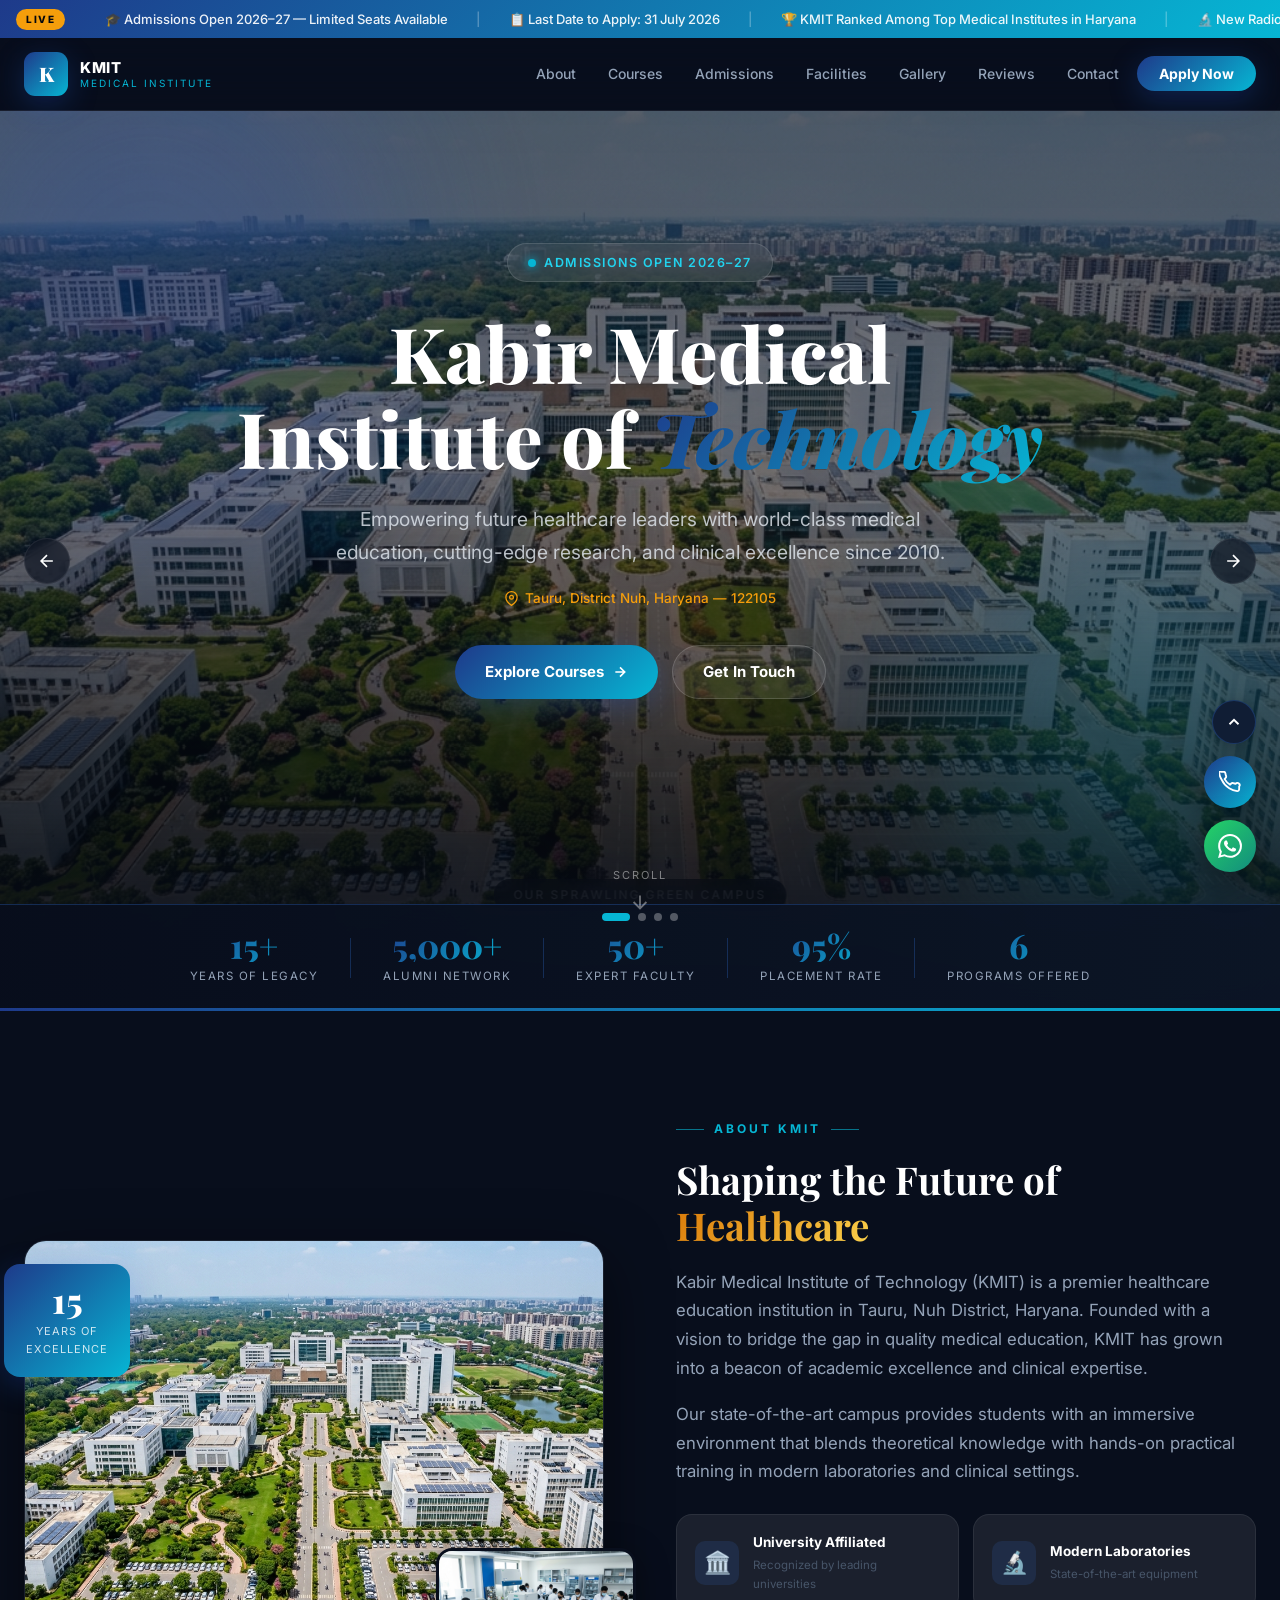
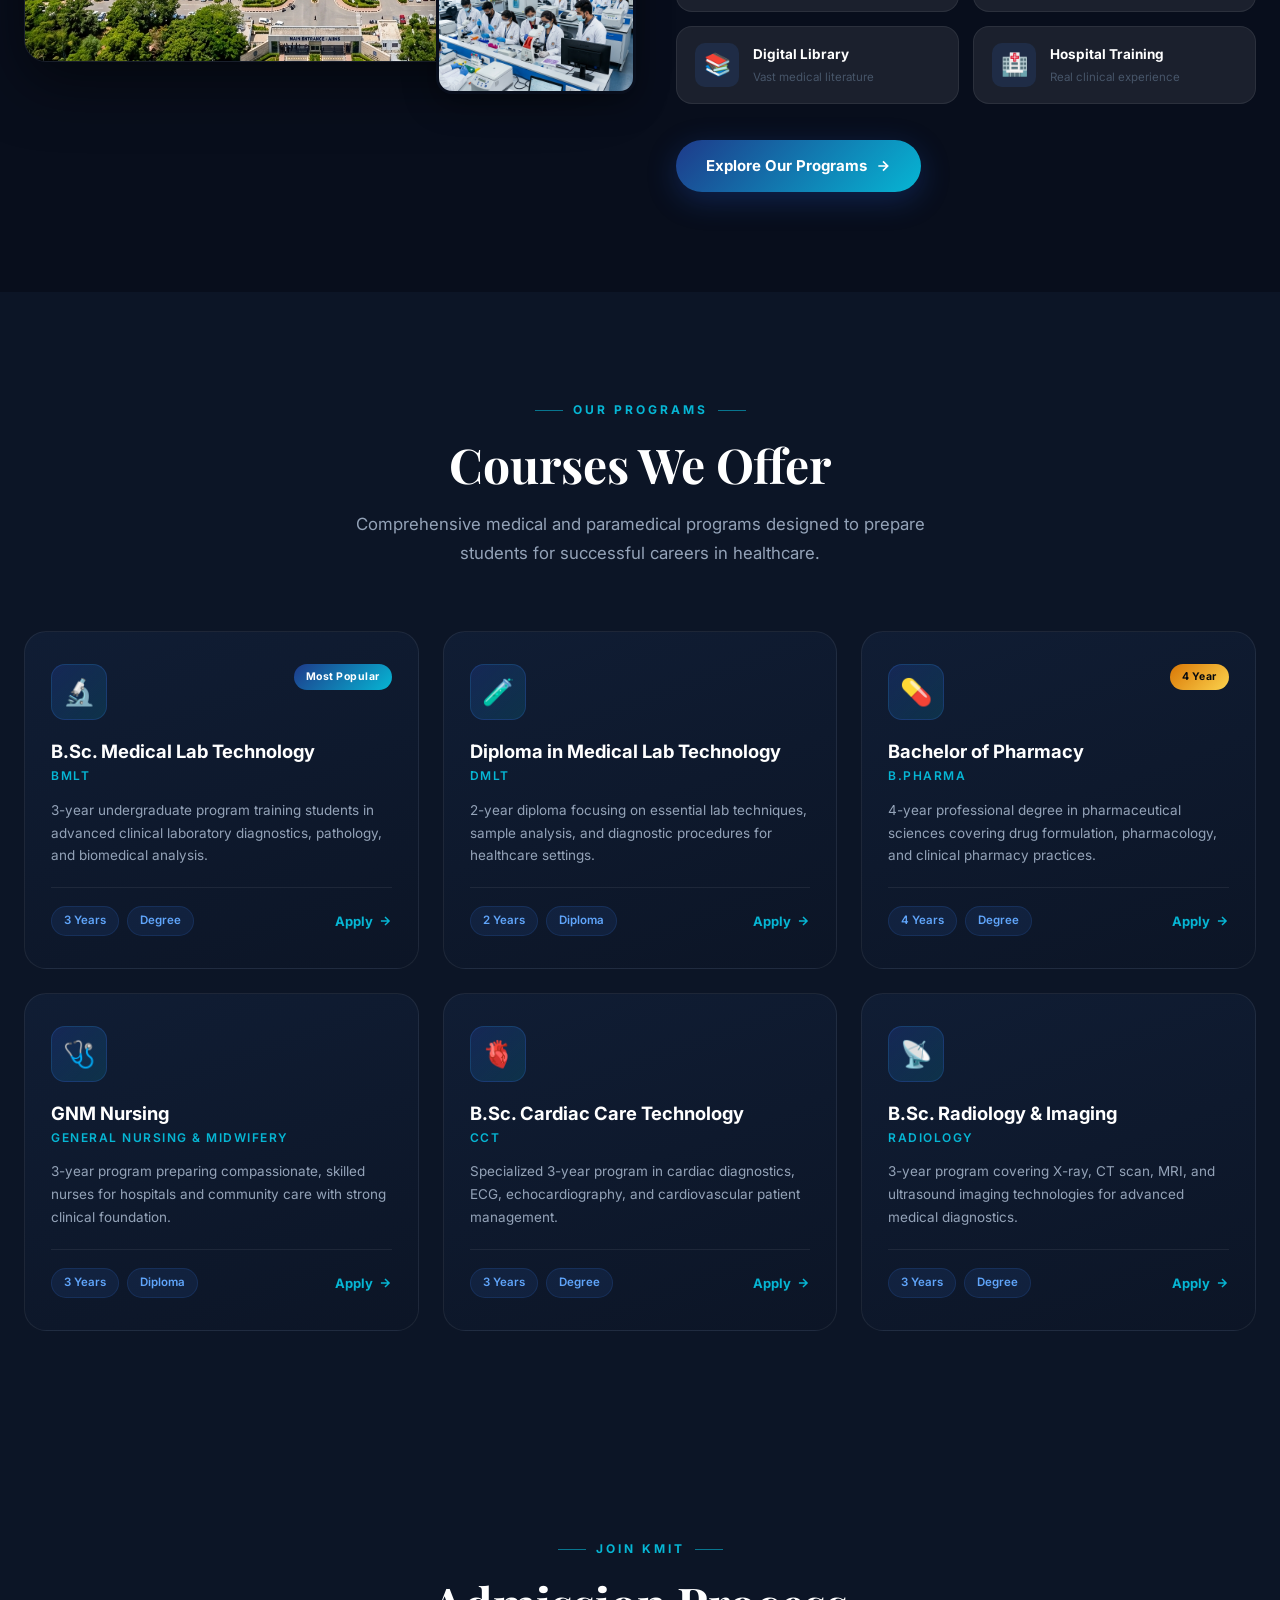
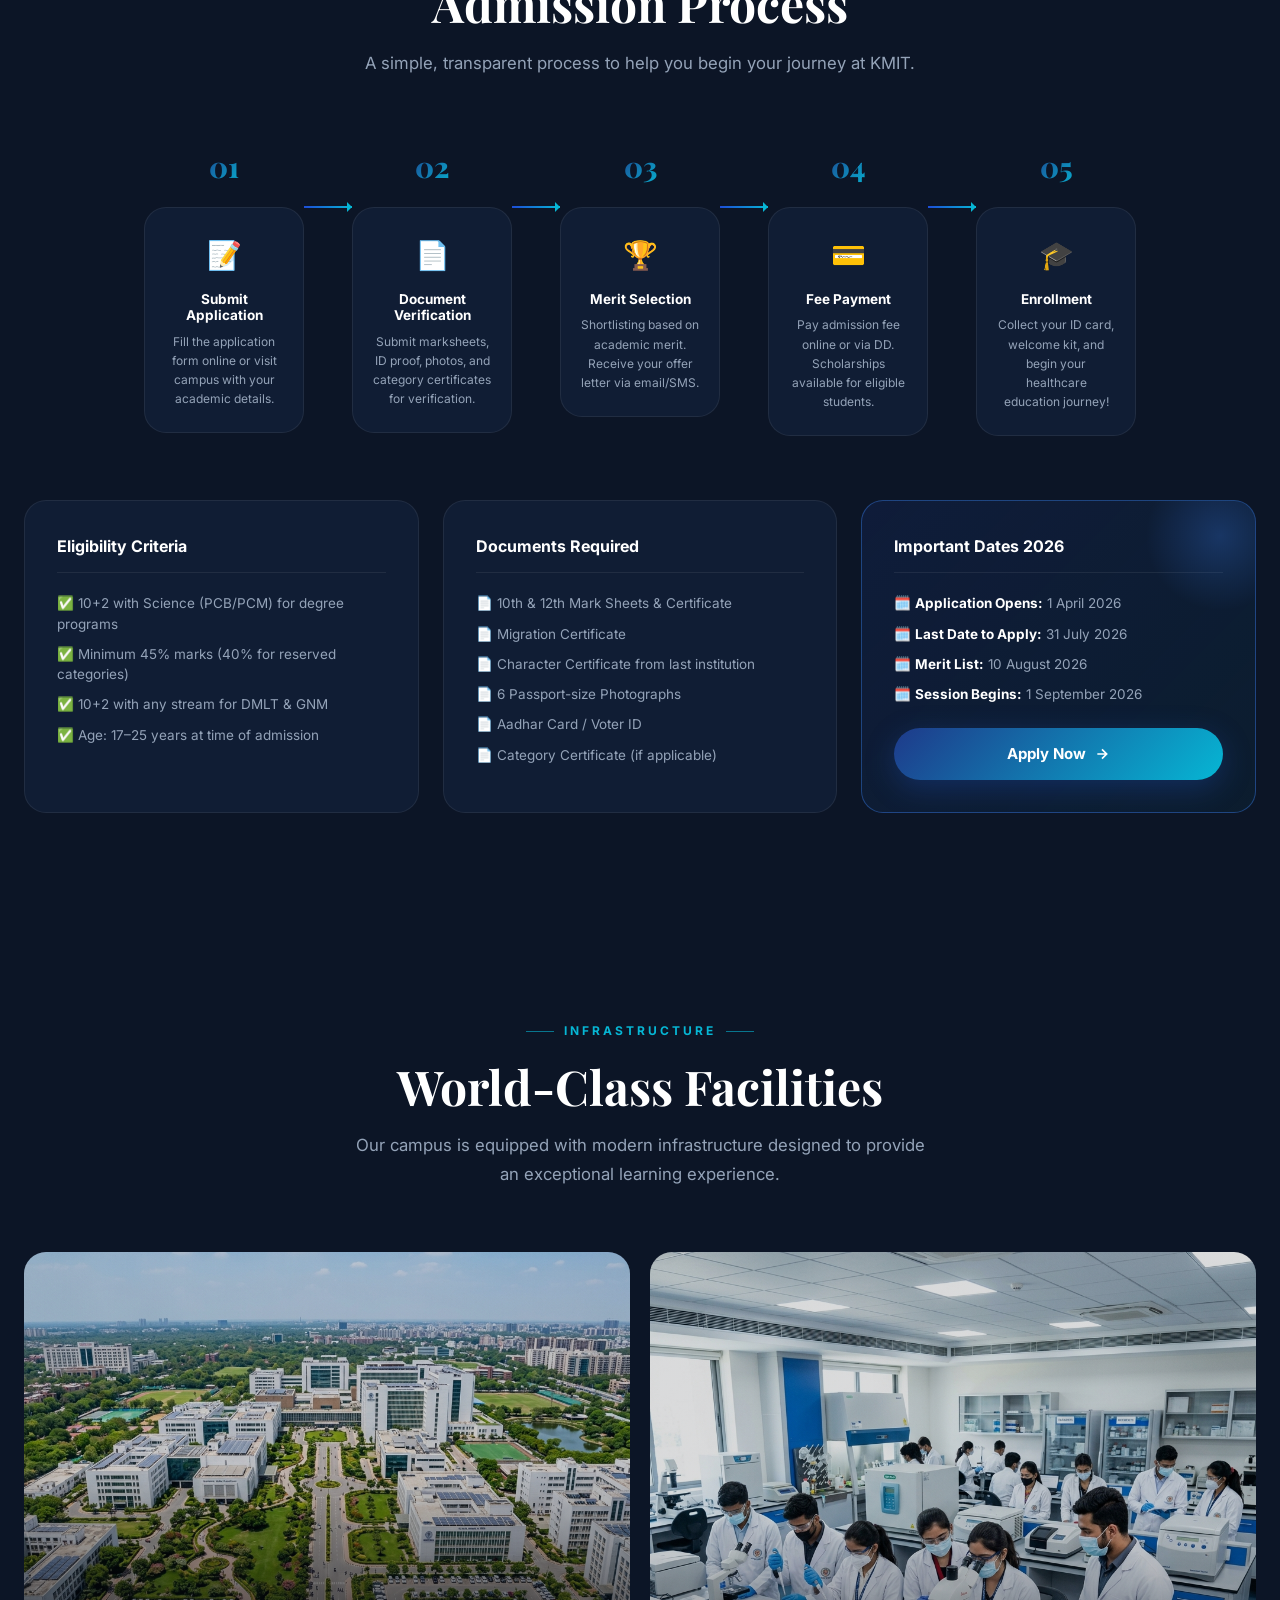
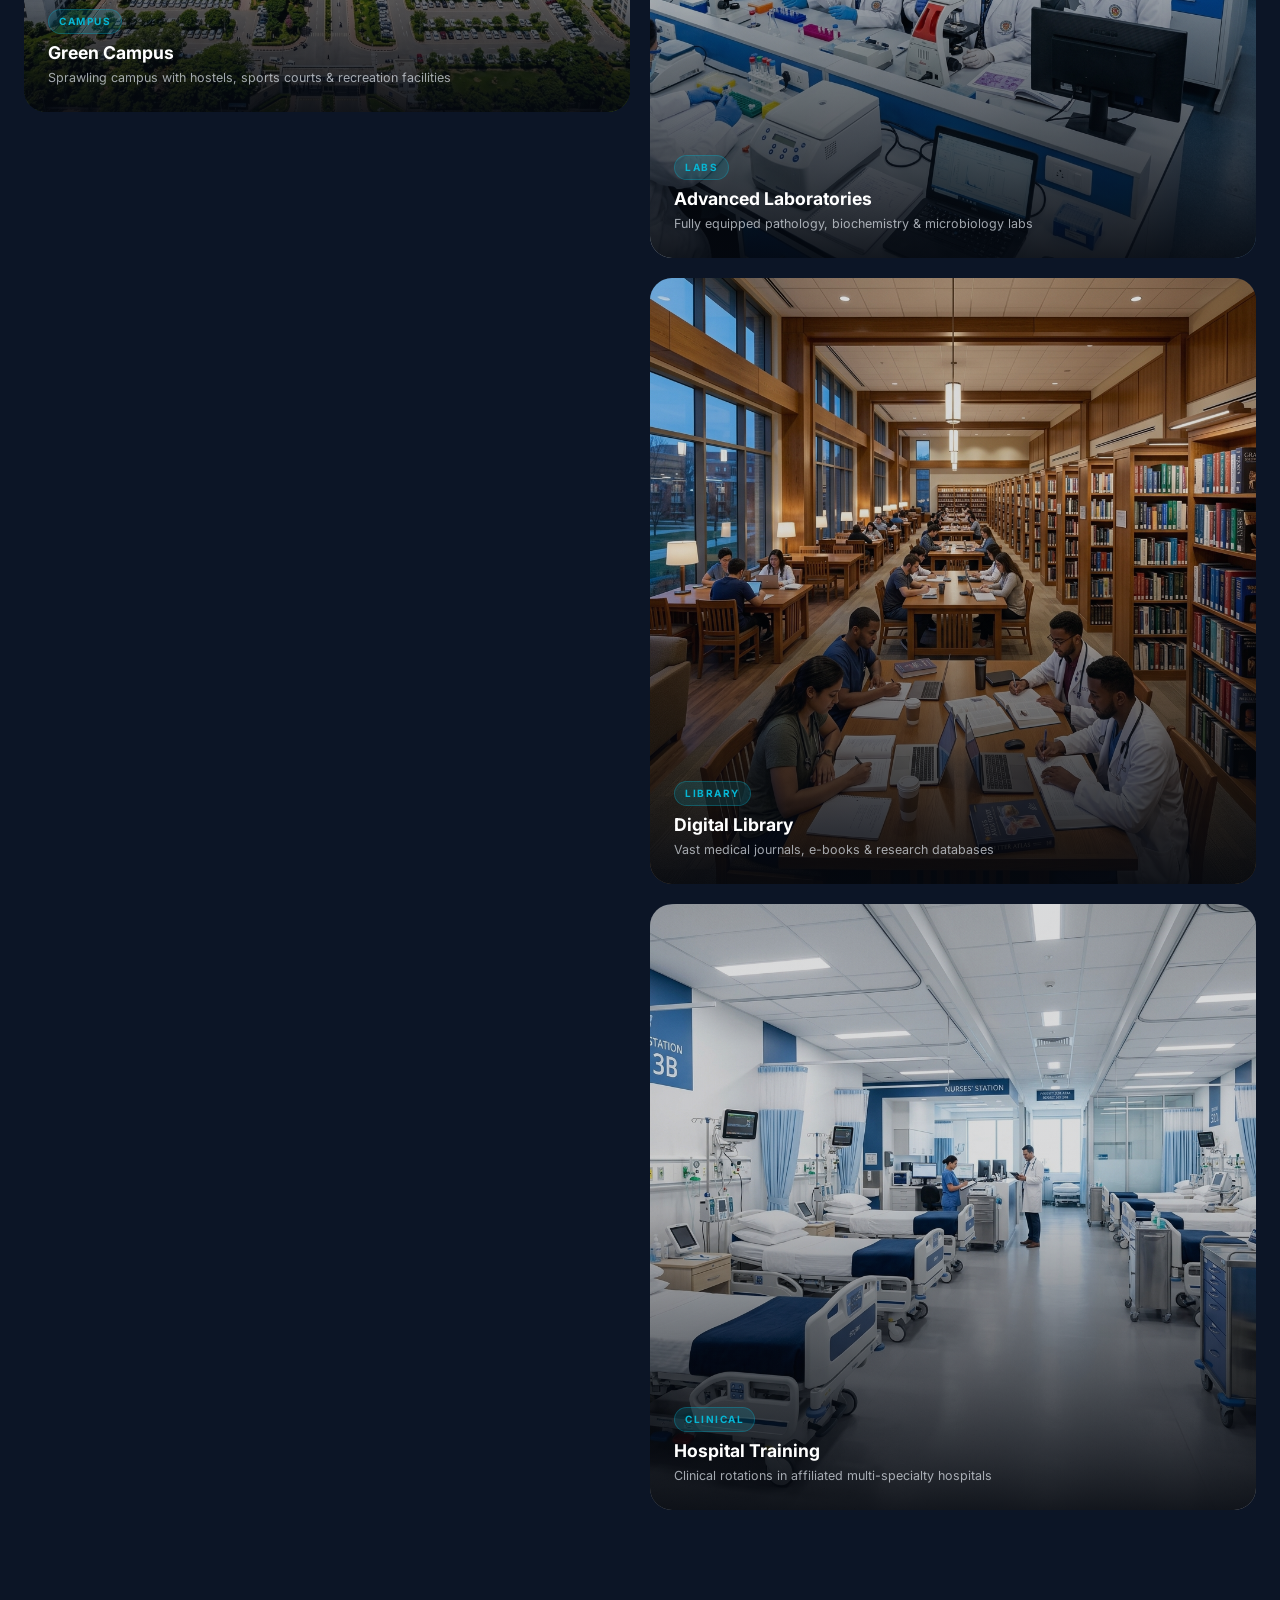
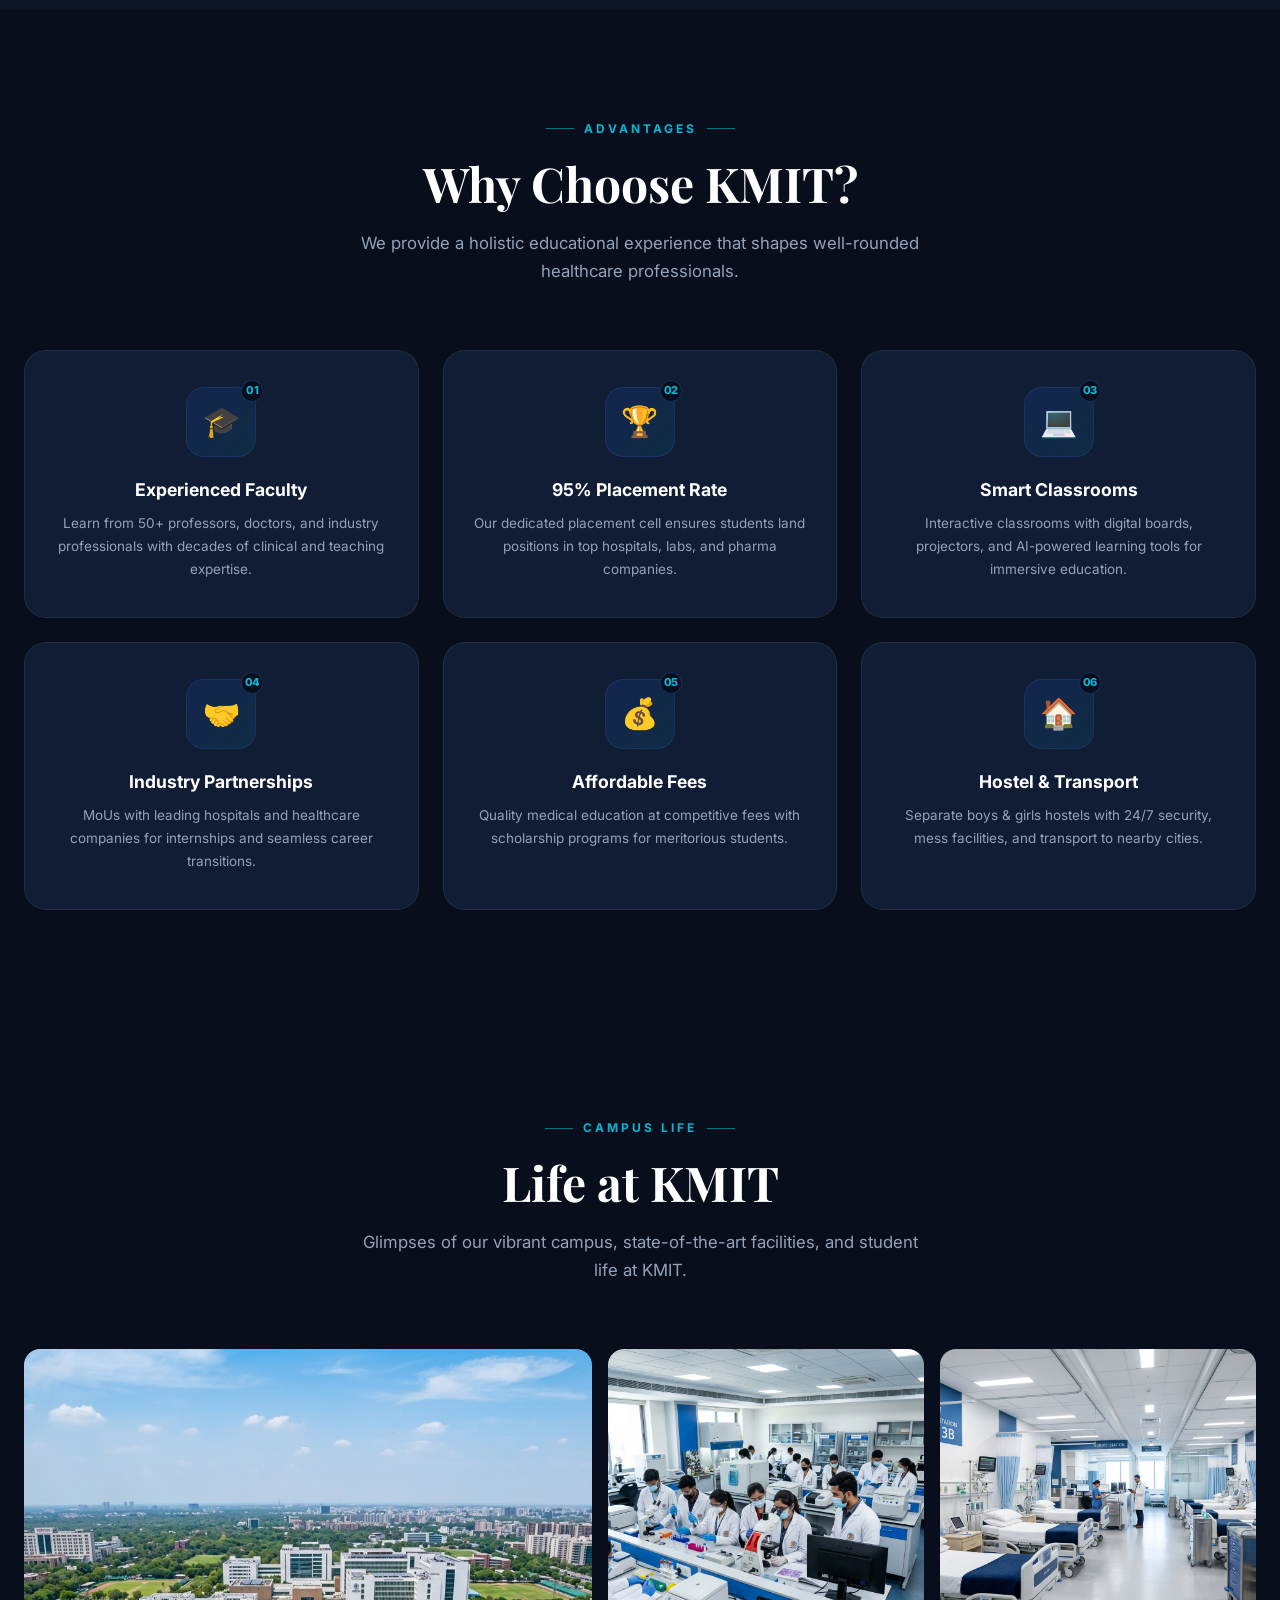
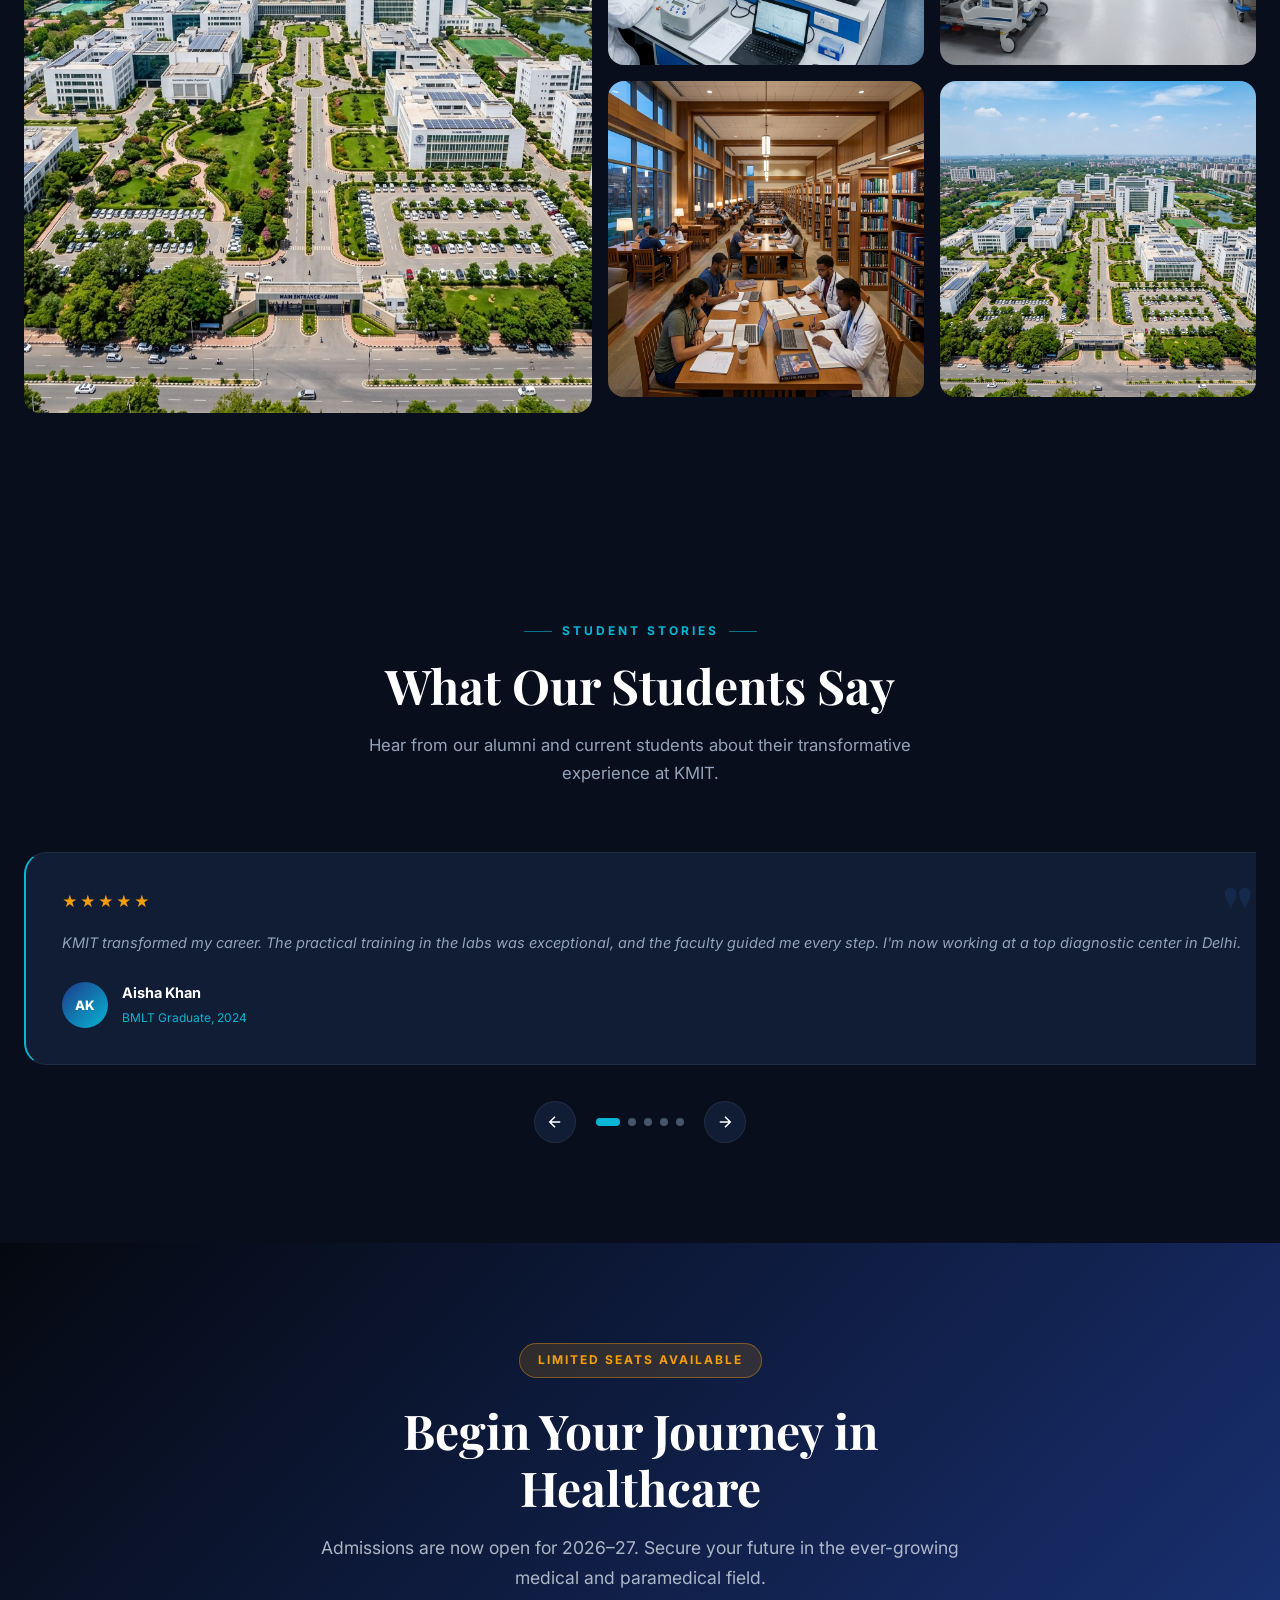
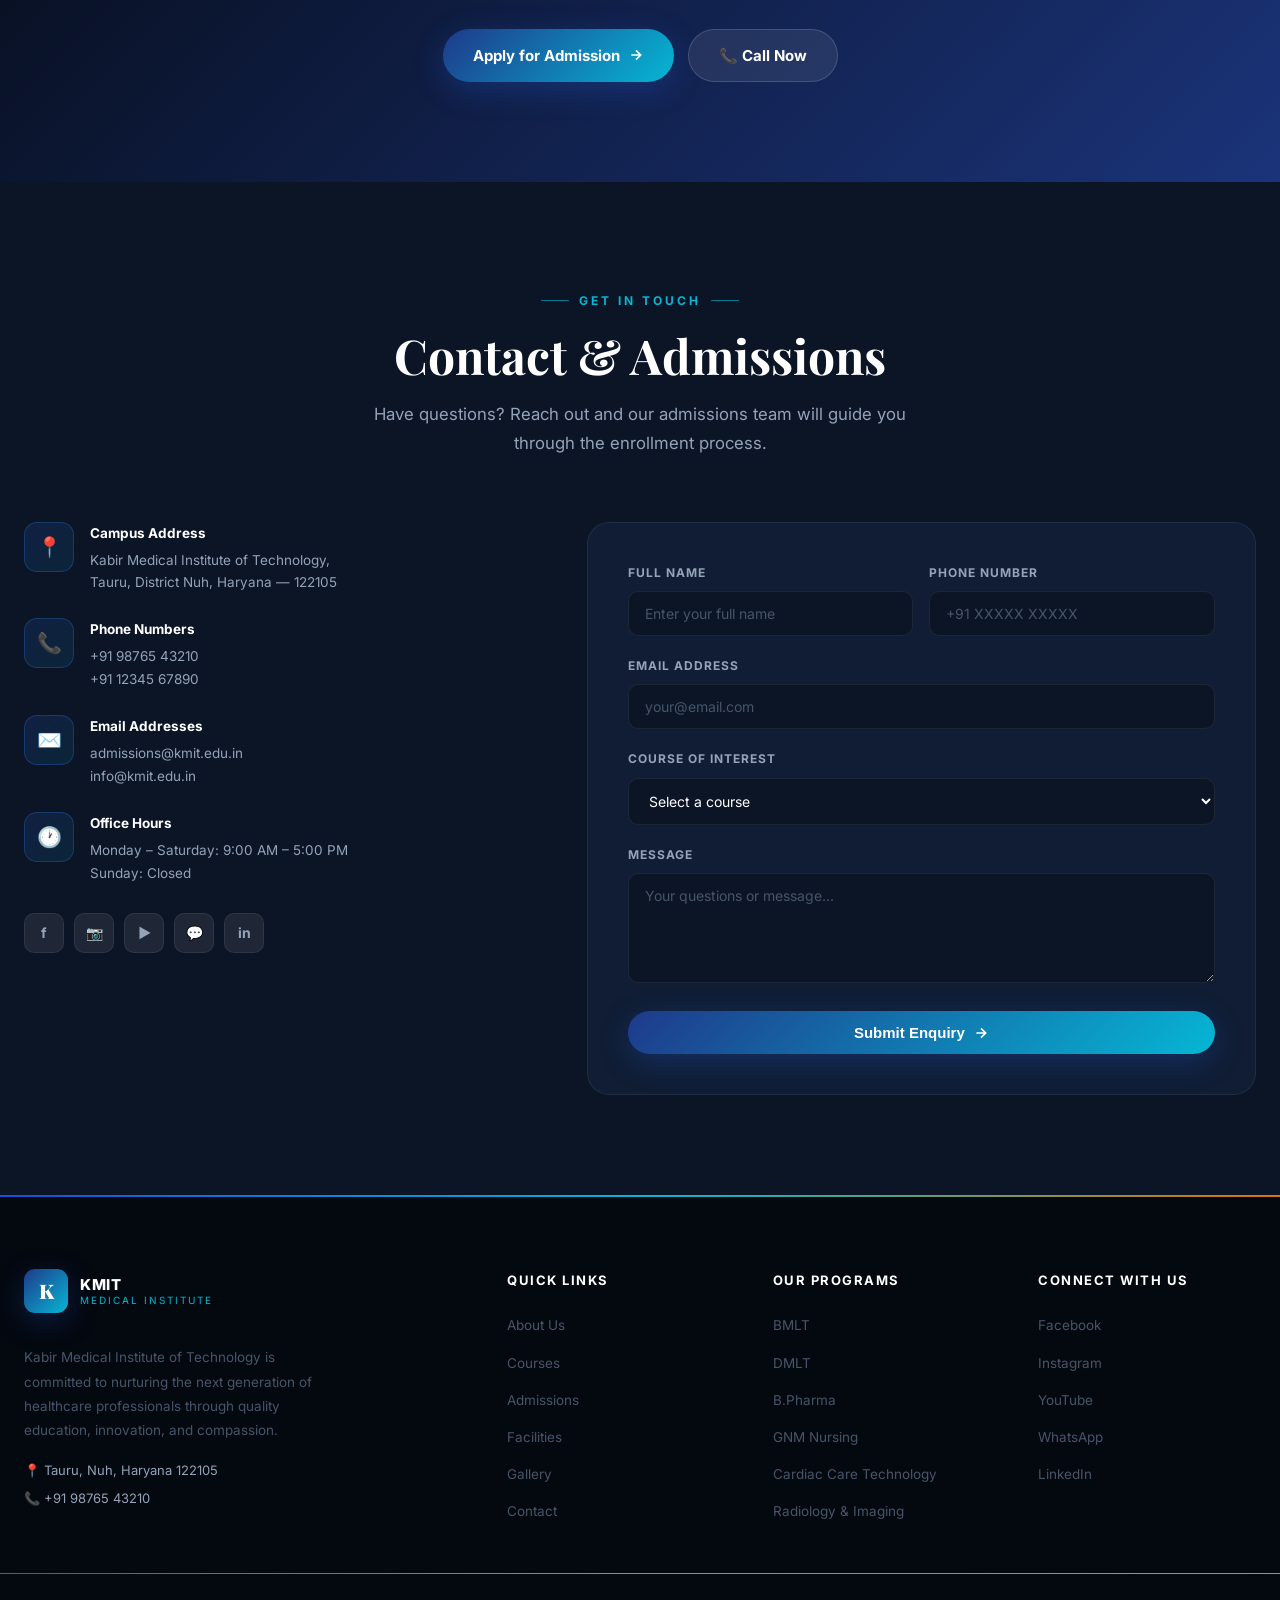
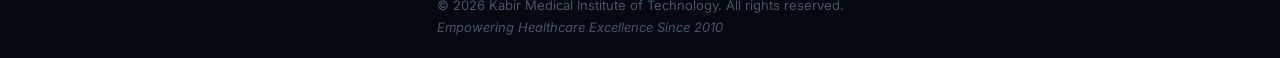
==== commit f1f08f05: "feat: enhance hero UI with ambient orbs, scroll hints, preloader, and sticky admission bar" ====
--- a/KMIT/index.html
+++ b/KMIT/index.html
@@ -110,6 +110,10 @@
       </div>
     </div>
     <div class="hero-overlay"></div>
+    <!-- Ambient glow orbs -->
+    <div class="hero-orb hero-orb-1"></div>
+    <div class="hero-orb hero-orb-2"></div>
+    <div class="hero-orb hero-orb-3"></div>
     <div class="hero-particles" id="particles"></div>
 
     <!-- Slider progress bar -->
@@ -173,6 +177,12 @@
       </div>
     </div>
 
+    <!-- Scroll hint -->
+    <a href="#about" class="hero-scroll-hint" aria-label="Scroll down">
+      <span>Scroll</span>
+      <svg viewBox="0 0 24 24" fill="none" stroke-width="2"><path d="M12 5v14M5 12l7 7 7-7"/></svg>
+    </a>
+
     <!-- Slider Controls -->
     <div class="slider-controls">
       <button class="slider-dot active" data-slide="0"></button>
@@ -841,6 +851,33 @@
     </div>
   </footer>
 
+  <!-- ===== STICKY ADMISSION BAR ===== -->
+  <div class="sticky-admit" id="stickyAdmit">
+    <p>🎓 <strong>Admissions 2026–27 are open!</strong> — Limited seats available. Apply before 31 July 2026.</p>
+    <a href="#contact" class="btn btn-primary">Apply Now</a>
+    <button class="sticky-close" id="stickyClose" aria-label="Close">×</button>
+  </div>
+
+  <!-- ===== FLOATING BUTTONS ===== -->
+  <div class="floating-btns">
+    <button class="float-top" id="floatTop" aria-label="Back to top" title="Back to top">
+      <svg width="18" height="18" viewBox="0 0 24 24" fill="none" stroke="currentColor" stroke-width="2.5"><path d="M18 15l-6-6-6 6"/></svg>
+    </button>
+    <a href="tel:+919876543210" class="float-btn float-call" aria-label="Call us" title="Call Us">
+      <svg width="22" height="22" viewBox="0 0 24 24" fill="none" stroke="currentColor" stroke-width="2"><path d="M22 16.92v3a2 2 0 01-2.18 2 19.79 19.79 0 01-8.63-3.07A19.5 19.5 0 013.07 9.81a19.79 19.79 0 01-3.07-8.68A2 2 0 012 .84h3a2 2 0 012 1.72 12.84 12.84 0 00.7 2.81 2 2 0 01-.45 2.11L6.09 8.91a16 16 0 006 6l1.27-1.27a2 2 0 012.11-.45 12.84 12.84 0 002.81.7A2 2 0 0122 16.92z"/></svg>
+    </a>
+    <a href="https://wa.me/919876543210" class="float-btn float-whatsapp" aria-label="WhatsApp" title="WhatsApp Us" target="_blank" rel="noopener">
+      <svg width="24" height="24" viewBox="0 0 24 24" fill="currentColor"><path d="M17.472 14.382c-.297-.149-1.758-.867-2.03-.967-.273-.099-.471-.148-.67.15-.197.297-.767.966-.94 1.164-.173.199-.347.223-.644.075-.297-.15-1.255-.463-2.39-1.475-.883-.788-1.48-1.761-1.653-2.059-.173-.297-.018-.458.13-.606.134-.133.298-.347.446-.52.149-.174.198-.298.298-.497.099-.198.05-.371-.025-.52-.075-.149-.669-1.612-.916-2.207-.242-.579-.487-.5-.669-.51-.173-.008-.371-.01-.57-.01-.198 0-.52.074-.792.372-.272.297-1.04 1.016-1.04 2.479 0 1.462 1.065 2.875 1.213 3.074.149.198 2.096 3.2 5.077 4.487.709.306 1.262.489 1.694.625.712.227 1.36.195 1.871.118.571-.085 1.758-.719 2.006-1.413.248-.694.248-1.289.173-1.413-.074-.124-.272-.198-.57-.347m-5.421 7.403h-.004a9.87 9.87 0 01-5.031-1.378l-.361-.214-3.741.982.998-3.648-.235-.374a9.86 9.86 0 01-1.51-5.26c.001-5.45 4.436-9.884 9.888-9.884 2.64 0 5.122 1.03 6.988 2.898a9.825 9.825 0 012.893 6.994c-.003 5.45-4.437 9.884-9.885 9.884m8.413-18.297A11.815 11.815 0 0012.05 0C5.495 0 .16 5.335.157 11.892c0 2.096.547 4.142 1.588 5.945L.057 24l6.305-1.654a11.882 11.882 0 005.683 1.448h.005c6.554 0 11.89-5.335 11.893-11.893a11.821 11.821 0 00-3.48-8.413z"/></svg>
+    </a>
+  </div>
+
+  <!-- ===== GALLERY LIGHTBOX ===== -->
+  <div class="lightbox" id="lightbox">
+    <img class="lightbox-img" id="lightboxImg" src="" alt="">
+    <div class="lightbox-caption" id="lightboxCaption"></div>
+    <button class="lightbox-close" id="lightboxClose" aria-label="Close lightbox">×</button>
+  </div>
+
   <script src="script.js"></script>
 </body>
 </html>
--- a/KMIT/style.css
+++ b/KMIT/style.css
@@ -1116,3 +1116,120 @@
 .section-label::after  { animation: lineGrow 0.8s 0.15s ease both; }
 @keyframes lineGrow { from { width: 0; } to { width: 28px; } }
 
+/* ===== COURSE CARDS — extra polish ===== */
+.course-card {
+  background: linear-gradient(160deg, var(--bg-3) 0%, var(--bg-2) 100%);
+}
+.course-card:hover h3 { color: var(--blue-300); }
+.course-card:hover .course-abbr { color: var(--cyan-light); }
+
+/* ===== WHY CARD — numbered gradient number ===== */
+.why-card { counter-increment: whyCount; }
+.why-grid { counter-reset: whyCount; }
+.why-icon-wrap { position: relative; }
+.why-icon-wrap::after {
+  content: counter(whyCount, decimal-leading-zero);
+  position: absolute; top: -8px; right: -8px;
+  font-size: 11px; font-weight: 800; color: var(--cyan);
+  background: var(--bg-1); border: 1px solid var(--border-blue);
+  width: 22px; height: 22px; border-radius: 50%;
+  display: flex; align-items: center; justify-content: center;
+  font-family: 'Inter', sans-serif; letter-spacing: -0.5px;
+}
+
+/* ===== ADM STEP — glowing number ===== */
+.adm-step-num {
+  background: var(--grad-primary);
+  -webkit-background-clip: text; -webkit-text-fill-color: transparent;
+  background-clip: text;
+  font-family: 'Playfair Display', serif;
+  font-size: 1.8rem; font-weight: 800; letter-spacing: 0;
+}
+
+/* ===== ABOUT — image border glow on hover ===== */
+.about-img-main-wrap:hover {
+  box-shadow: 0 0 0 2px var(--blue-500), var(--shadow-lg);
+  transition: box-shadow 0.4s ease;
+}
+
+/* ===== CTA btn pulse ===== */
+.cta-content .btn-primary {
+  animation: ctaPulse 3s ease-in-out infinite;
+}
+@keyframes ctaPulse {
+  0%, 100% { box-shadow: var(--shadow-blue); }
+  50% { box-shadow: 0 16px 50px rgba(37,99,235,0.6), 0 0 0 8px rgba(37,99,235,0.08); }
+}
+
+/* ===== MOBILE NAV — overlay ===== */
+@media (max-width: 768px) {
+  .nav-links.active::before {
+    content: '';
+    position: fixed; inset: 0;
+    background: rgba(4,8,15,0.5);
+    z-index: -1;
+  }
+}
+
+/* ===== SCROLL HINT — hide on mobile ===== */
+@media (max-width: 768px) {
+  .hero-scroll-hint { display: none; }
+  .hero-orb-1, .hero-orb-2, .hero-orb-3 { display: none; }
+  .floating-btns { bottom: 16px; right: 14px; }
+  .float-btn { width: 46px; height: 46px; font-size: 19px; }
+}
+
+/* ===== STICKY BAR mobile ===== */
+@media (max-width: 600px) {
+  .sticky-admit { flex-wrap: wrap; padding: 10px 16px; gap: 10px; }
+  .sticky-admit p { font-size: 12.5px; }
+}
+
+/* ===== INPUT AUTOFILL dark override ===== */
+input:-webkit-autofill,
+input:-webkit-autofill:hover,
+input:-webkit-autofill:focus,
+select:-webkit-autofill {
+  -webkit-box-shadow: 0 0 0 1000px var(--bg-2) inset !important;
+  -webkit-text-fill-color: var(--white) !important;
+  caret-color: var(--white);
+}
+
+/* ===== SELECTION COLOR ===== */
+::selection { background: rgba(59,130,246,0.35); color: var(--white); }
+::-webkit-scrollbar { width: 6px; }
+::-webkit-scrollbar-track { background: var(--bg-0); }
+::-webkit-scrollbar-thumb { background: var(--bg-4); border-radius: 3px; }
+::-webkit-scrollbar-thumb:hover { background: var(--blue-700); }
+
+/* ===== FACILITY CARD — hover label ===== */
+.facility-card:hover .fac-tag {
+  background: rgba(6,182,212,0.25);
+  border-color: var(--cyan);
+  color: var(--cyan-light);
+}
+
+/* ===== CONTACT FORM focus ring ===== */
+.form-group input:focus,
+.form-group select:focus,
+.form-group textarea:focus {
+  background: var(--bg-3);
+}
+
+/* ===== SECTION ALT BACKGROUNDS ===== */
+.admissions { background: var(--bg-2); }
+.gallery { background: var(--bg-1); }
+
+/* ===== TESTI CARD gradient border on active ===== */
+.testi-card:first-child {
+  border-left: 2px solid var(--cyan);
+}
+
+/* ===== HERO STATS BAR — highlighted numbers ===== */
+.stat-item:hover .stat-num {
+  filter: brightness(1.2);
+}
+.stat-item:hover .stat-lbl {
+  color: var(--text);
+}
+
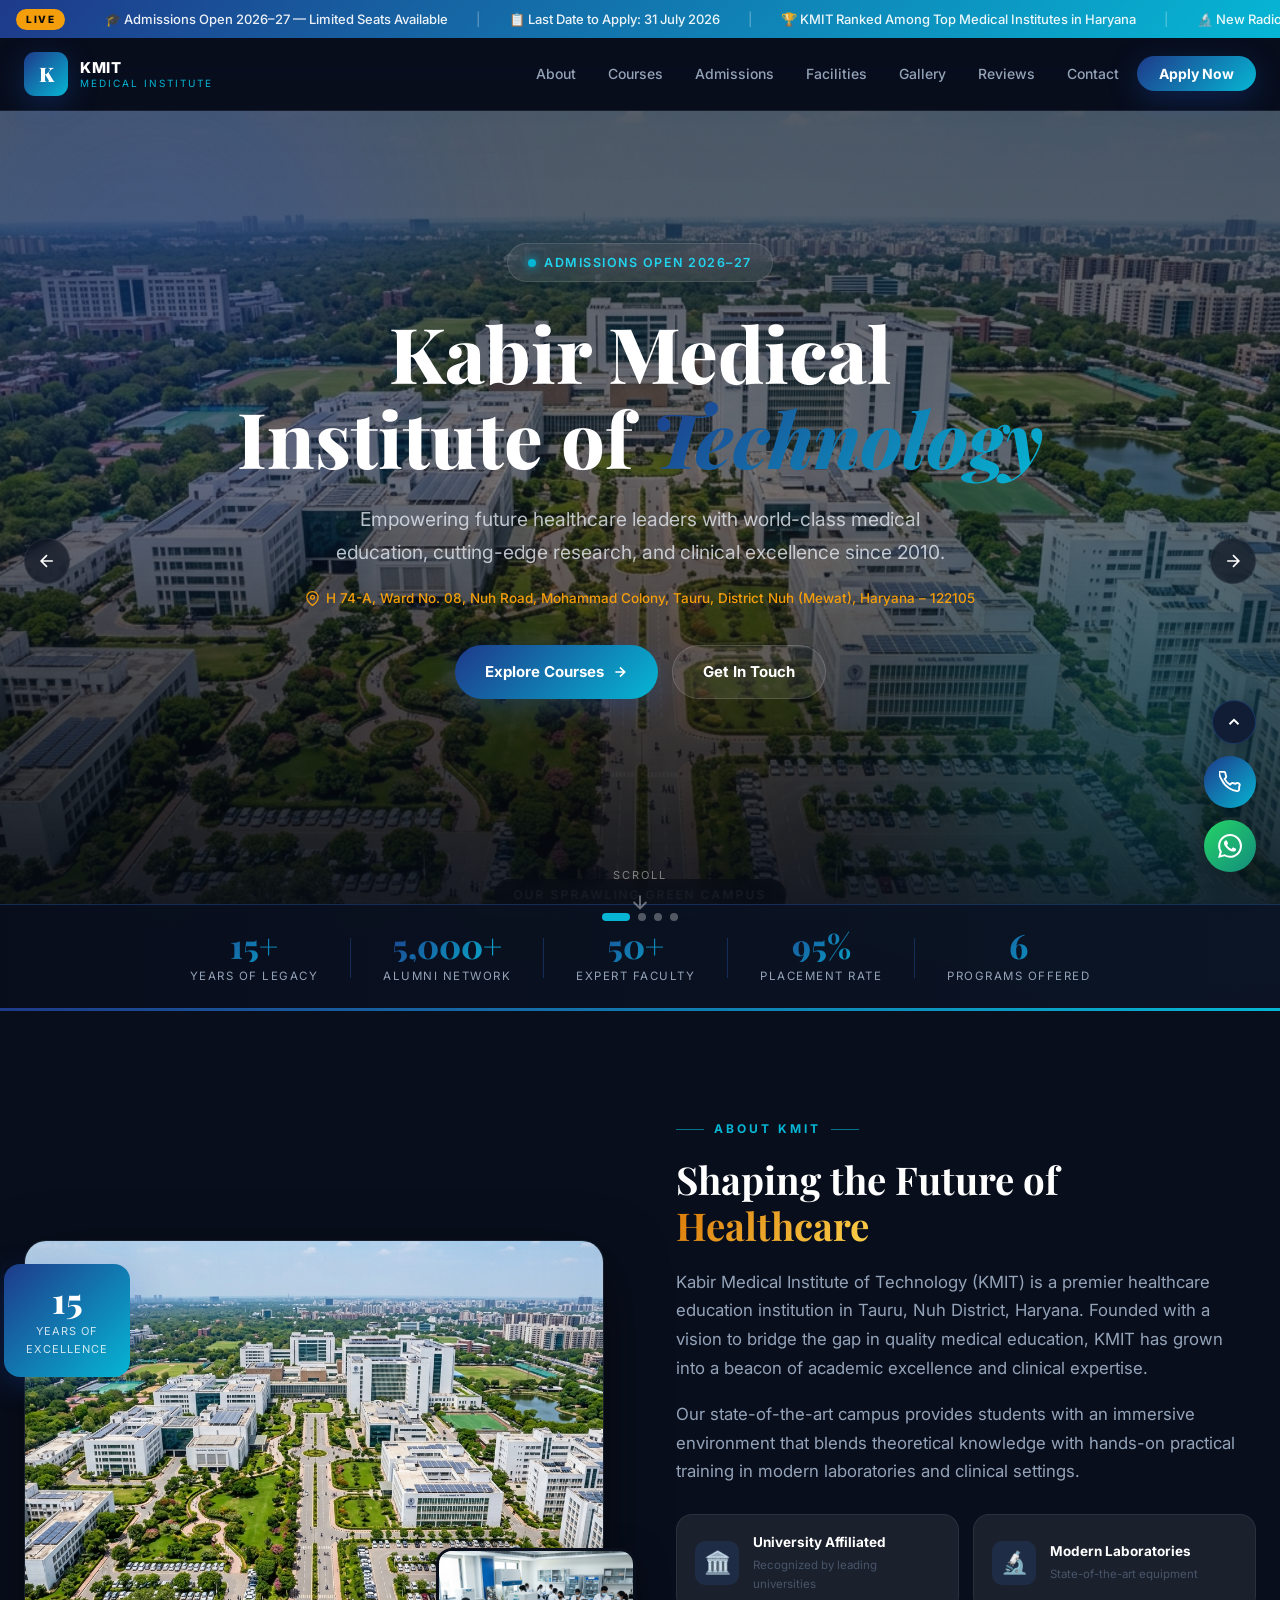
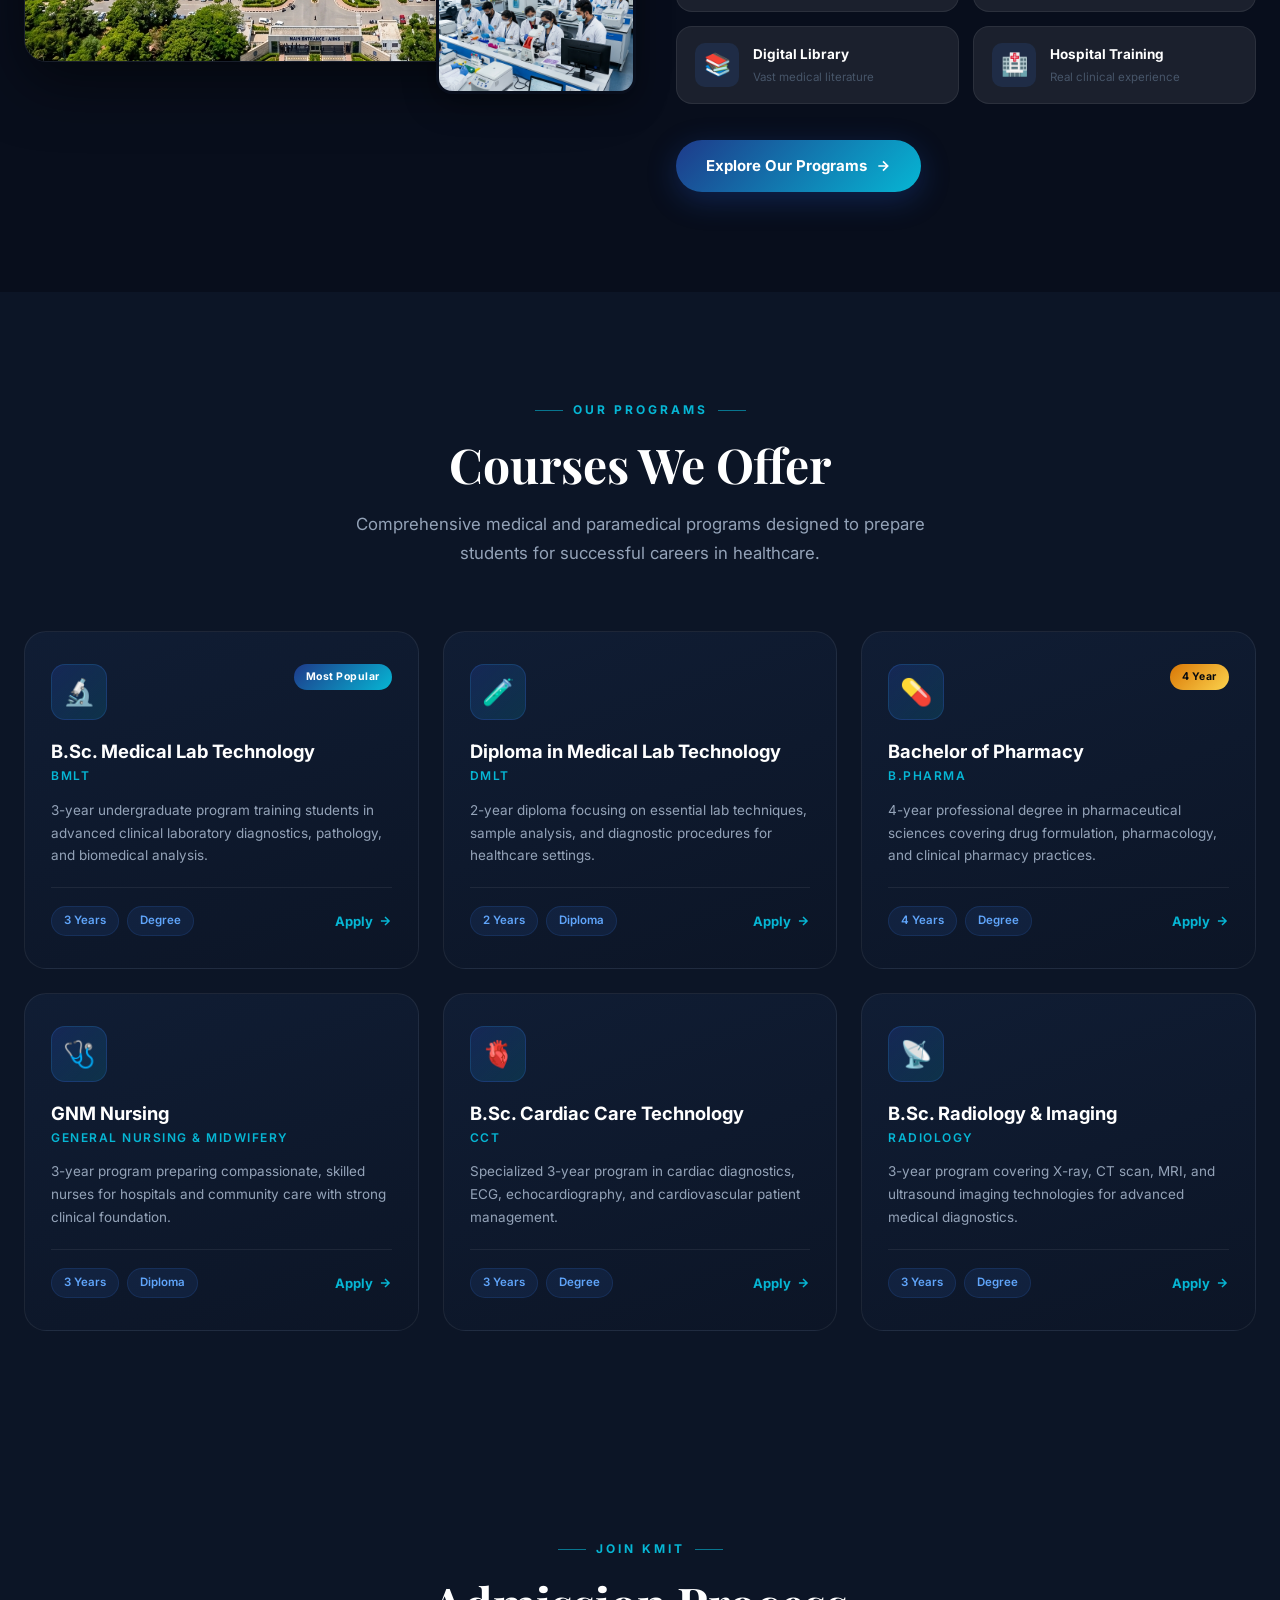
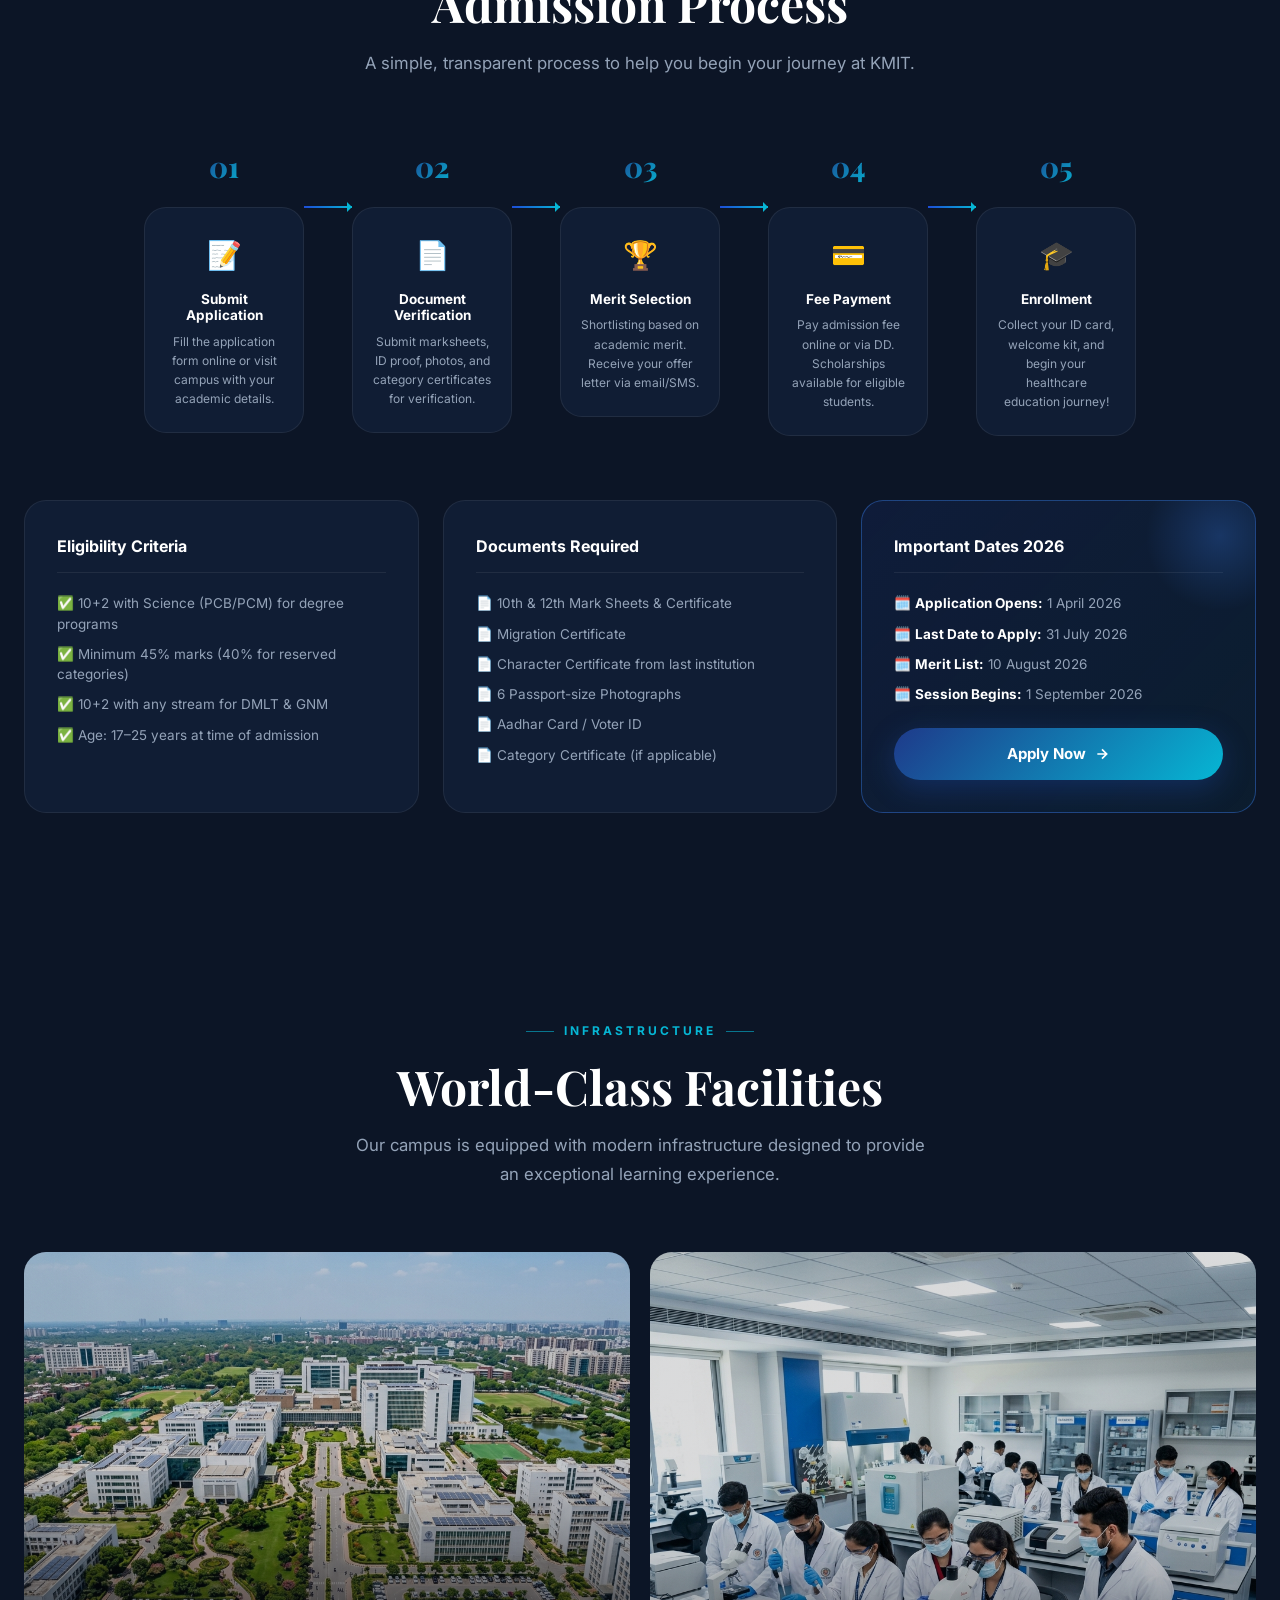
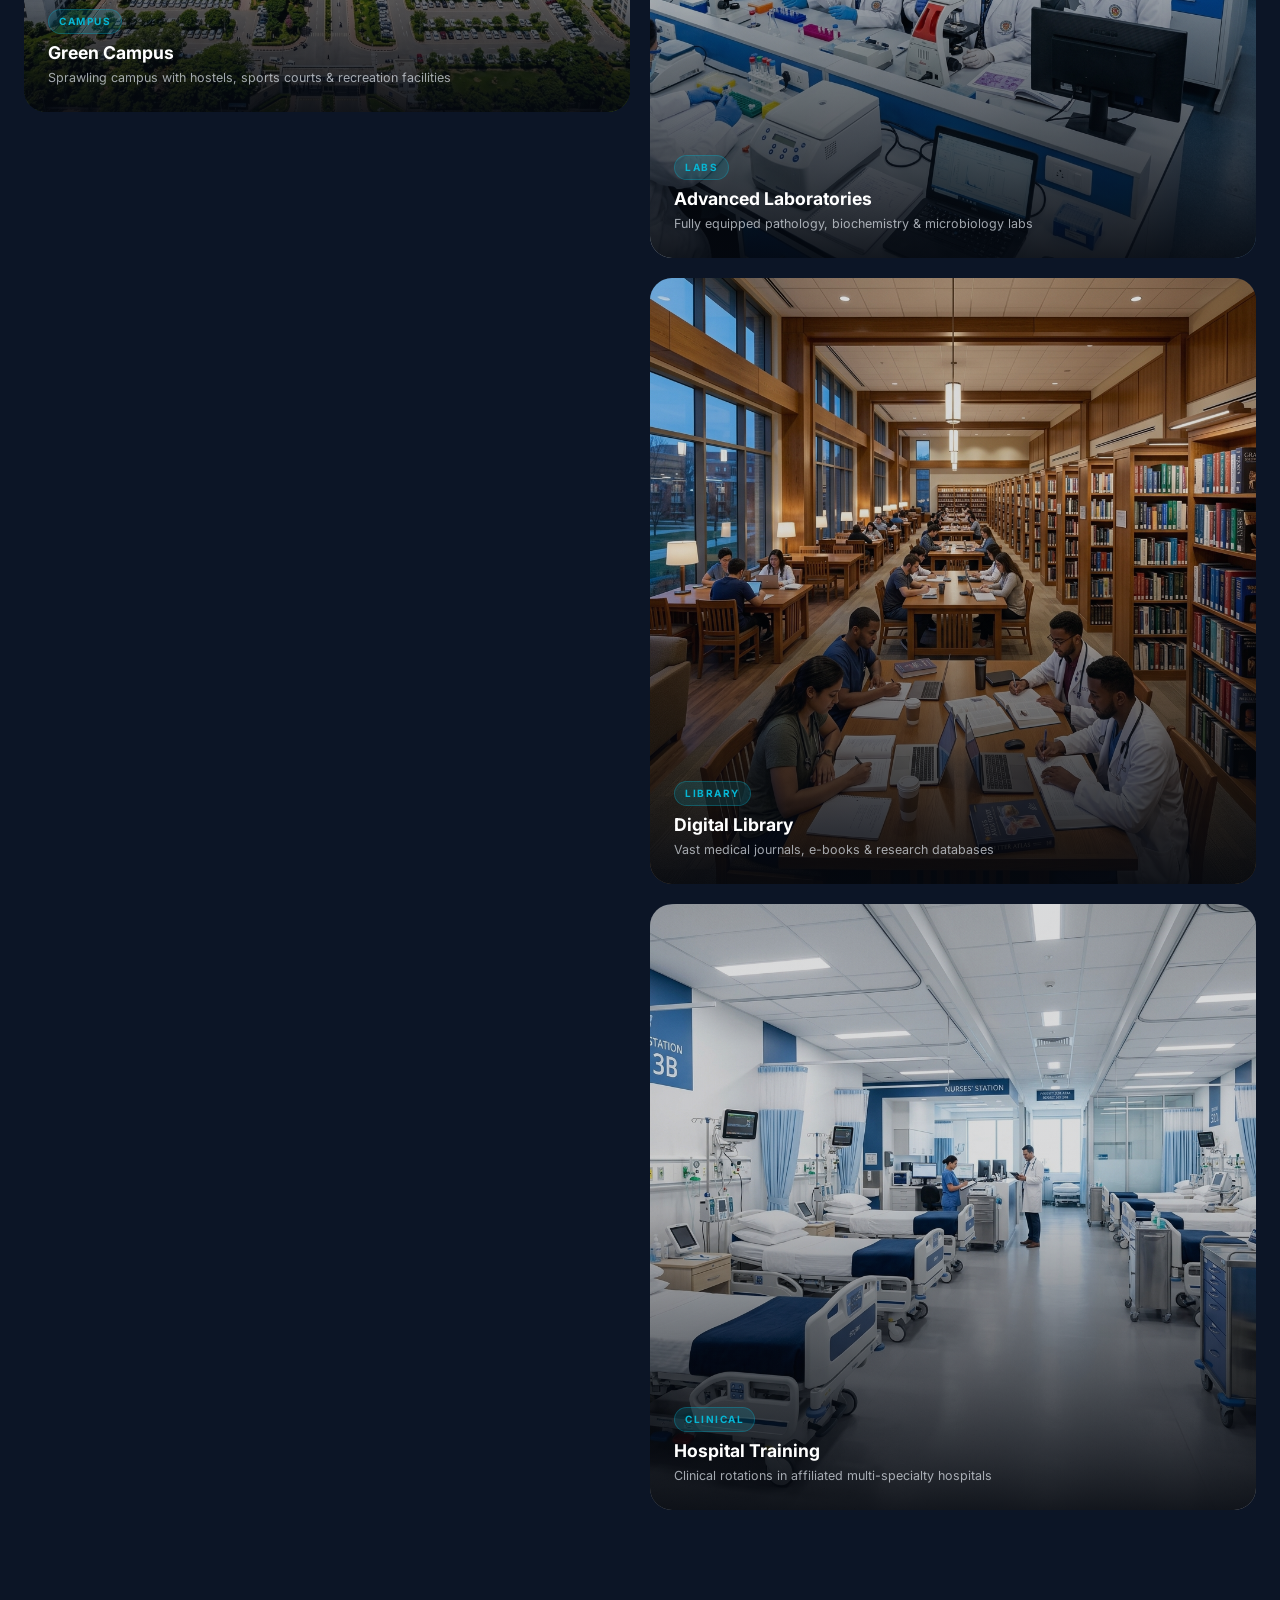
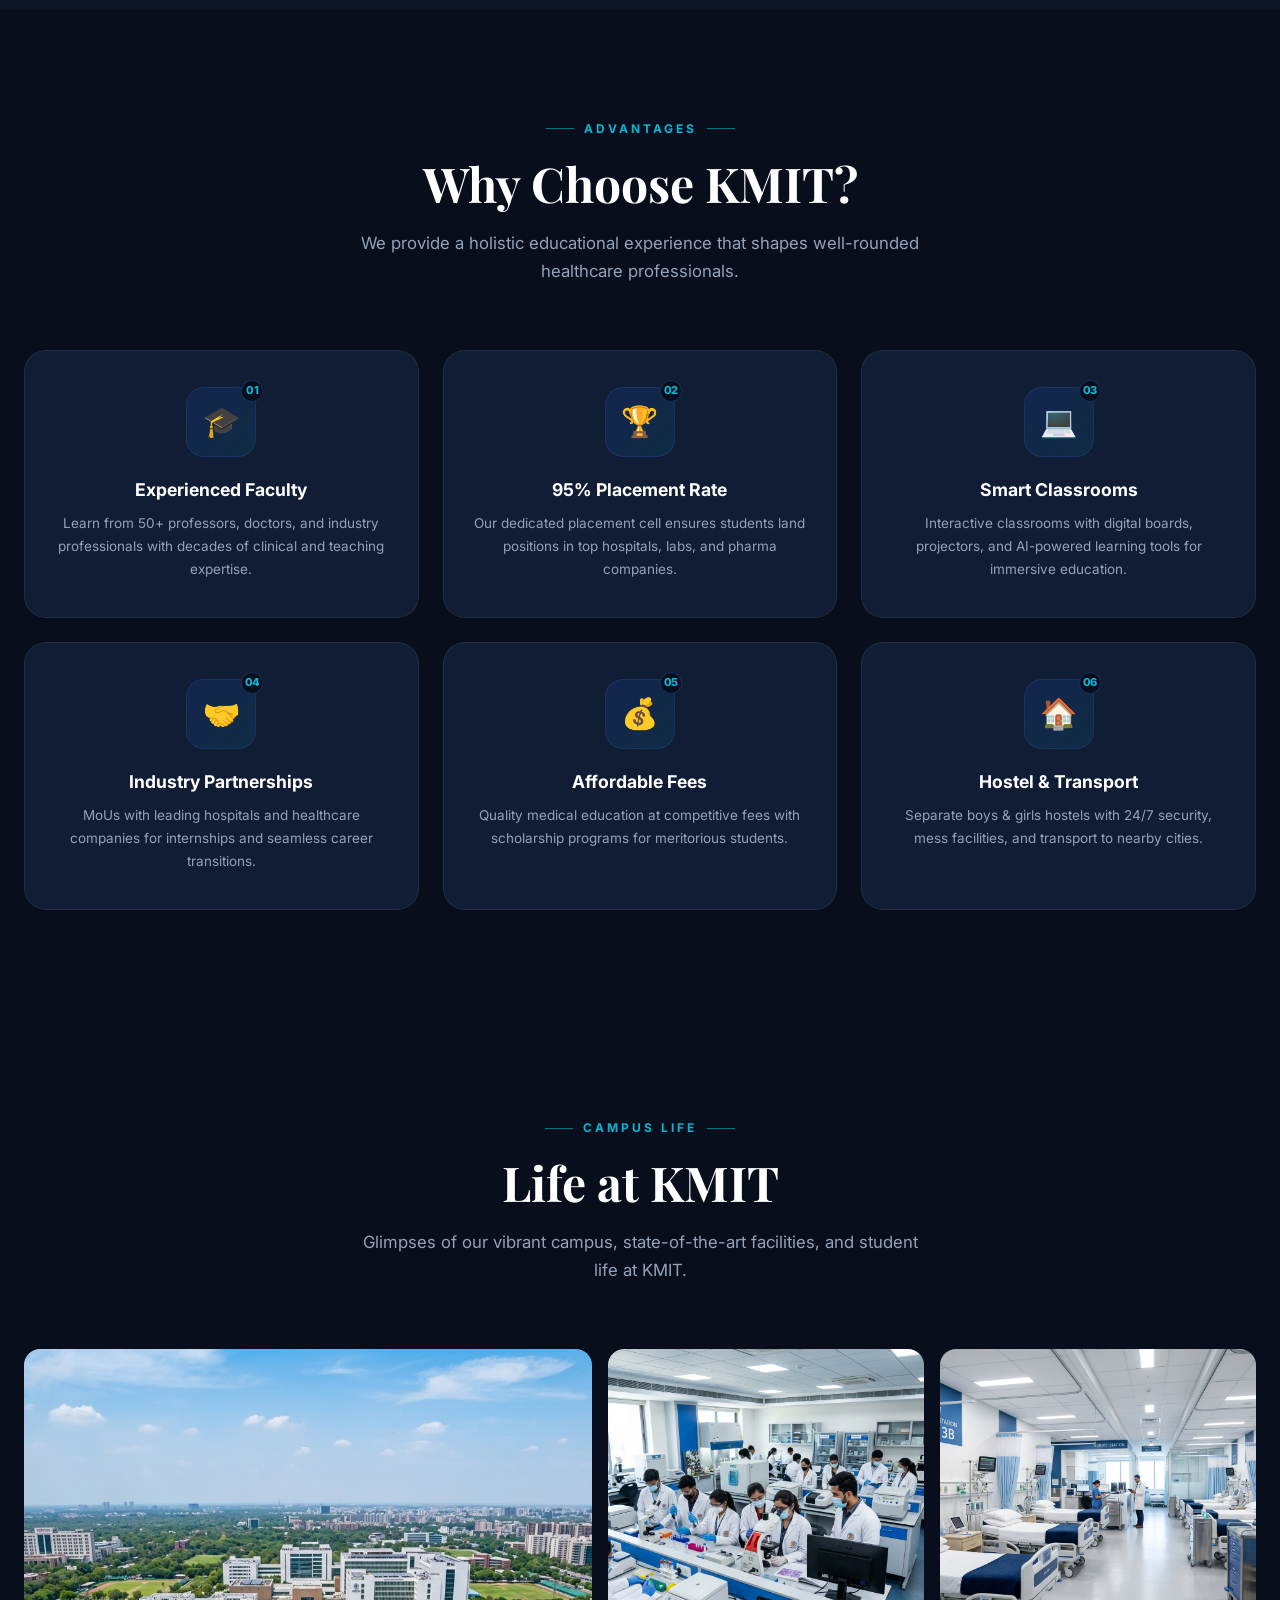
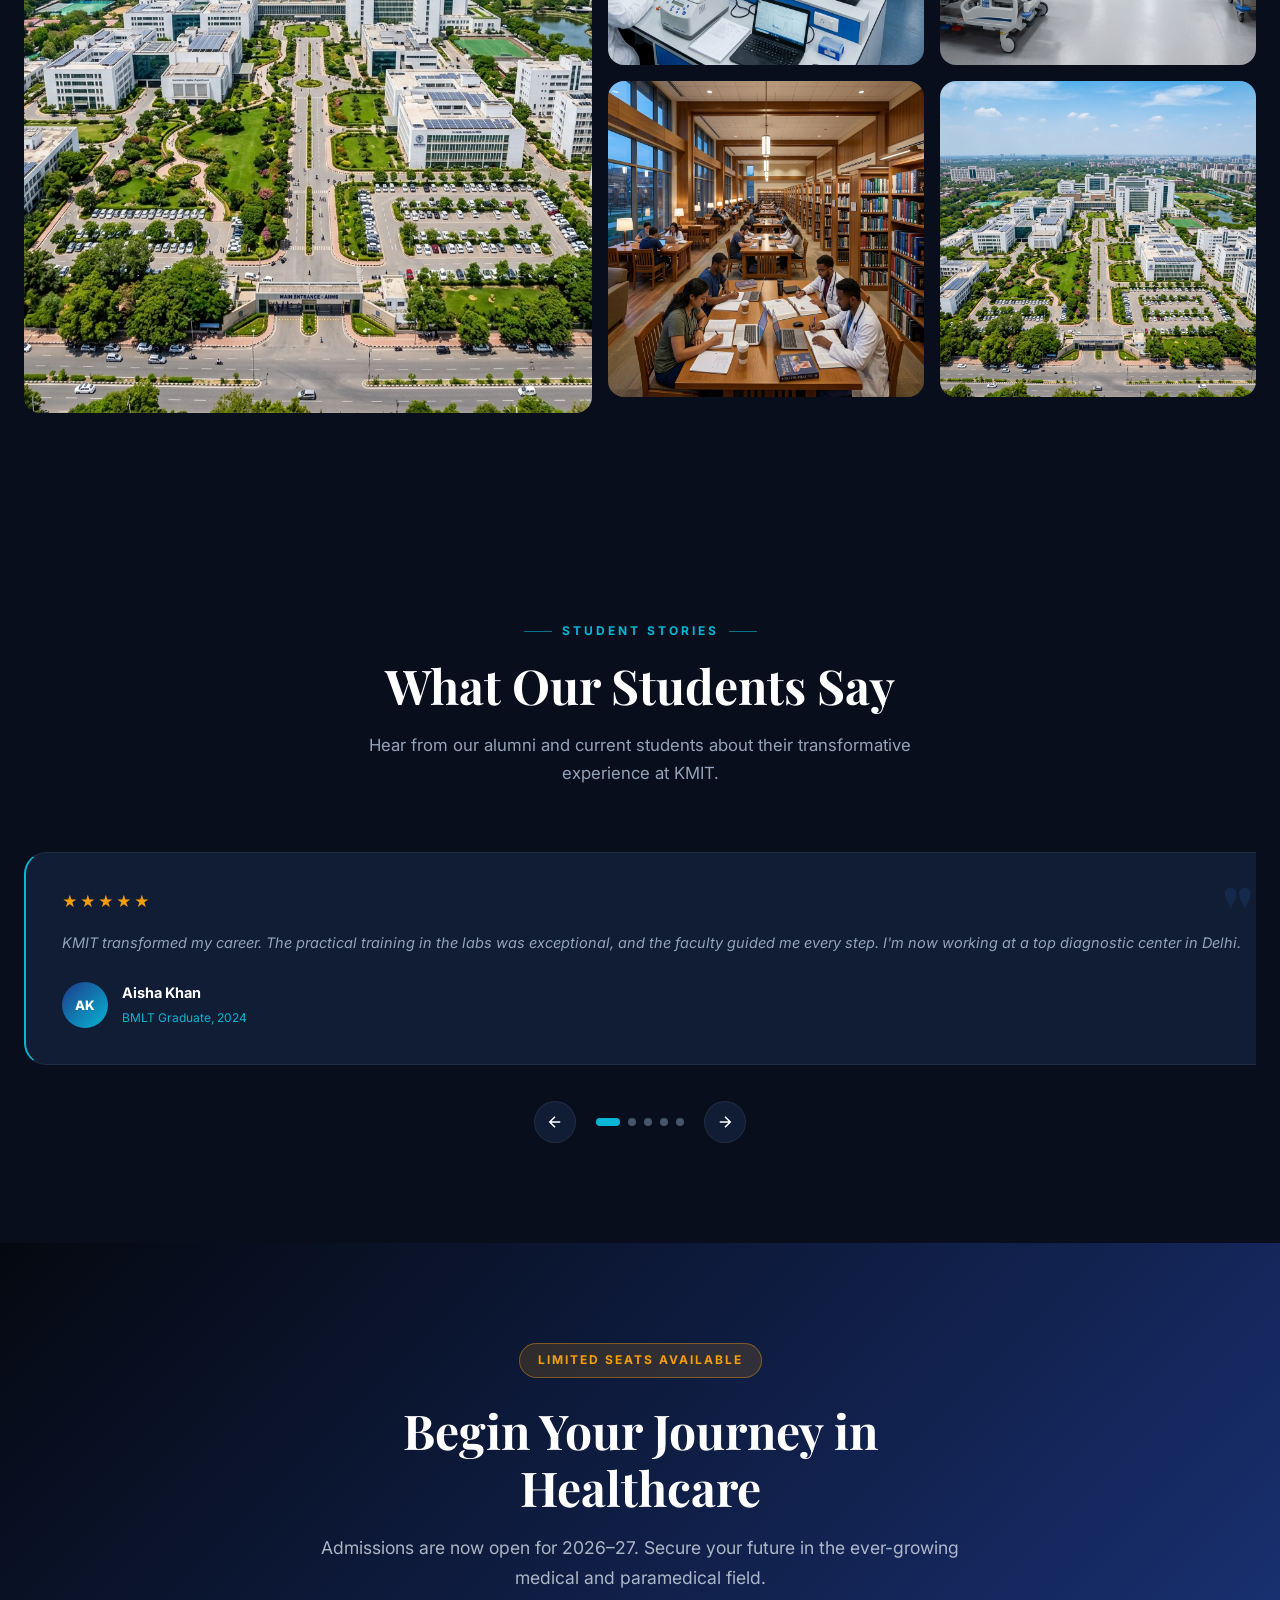
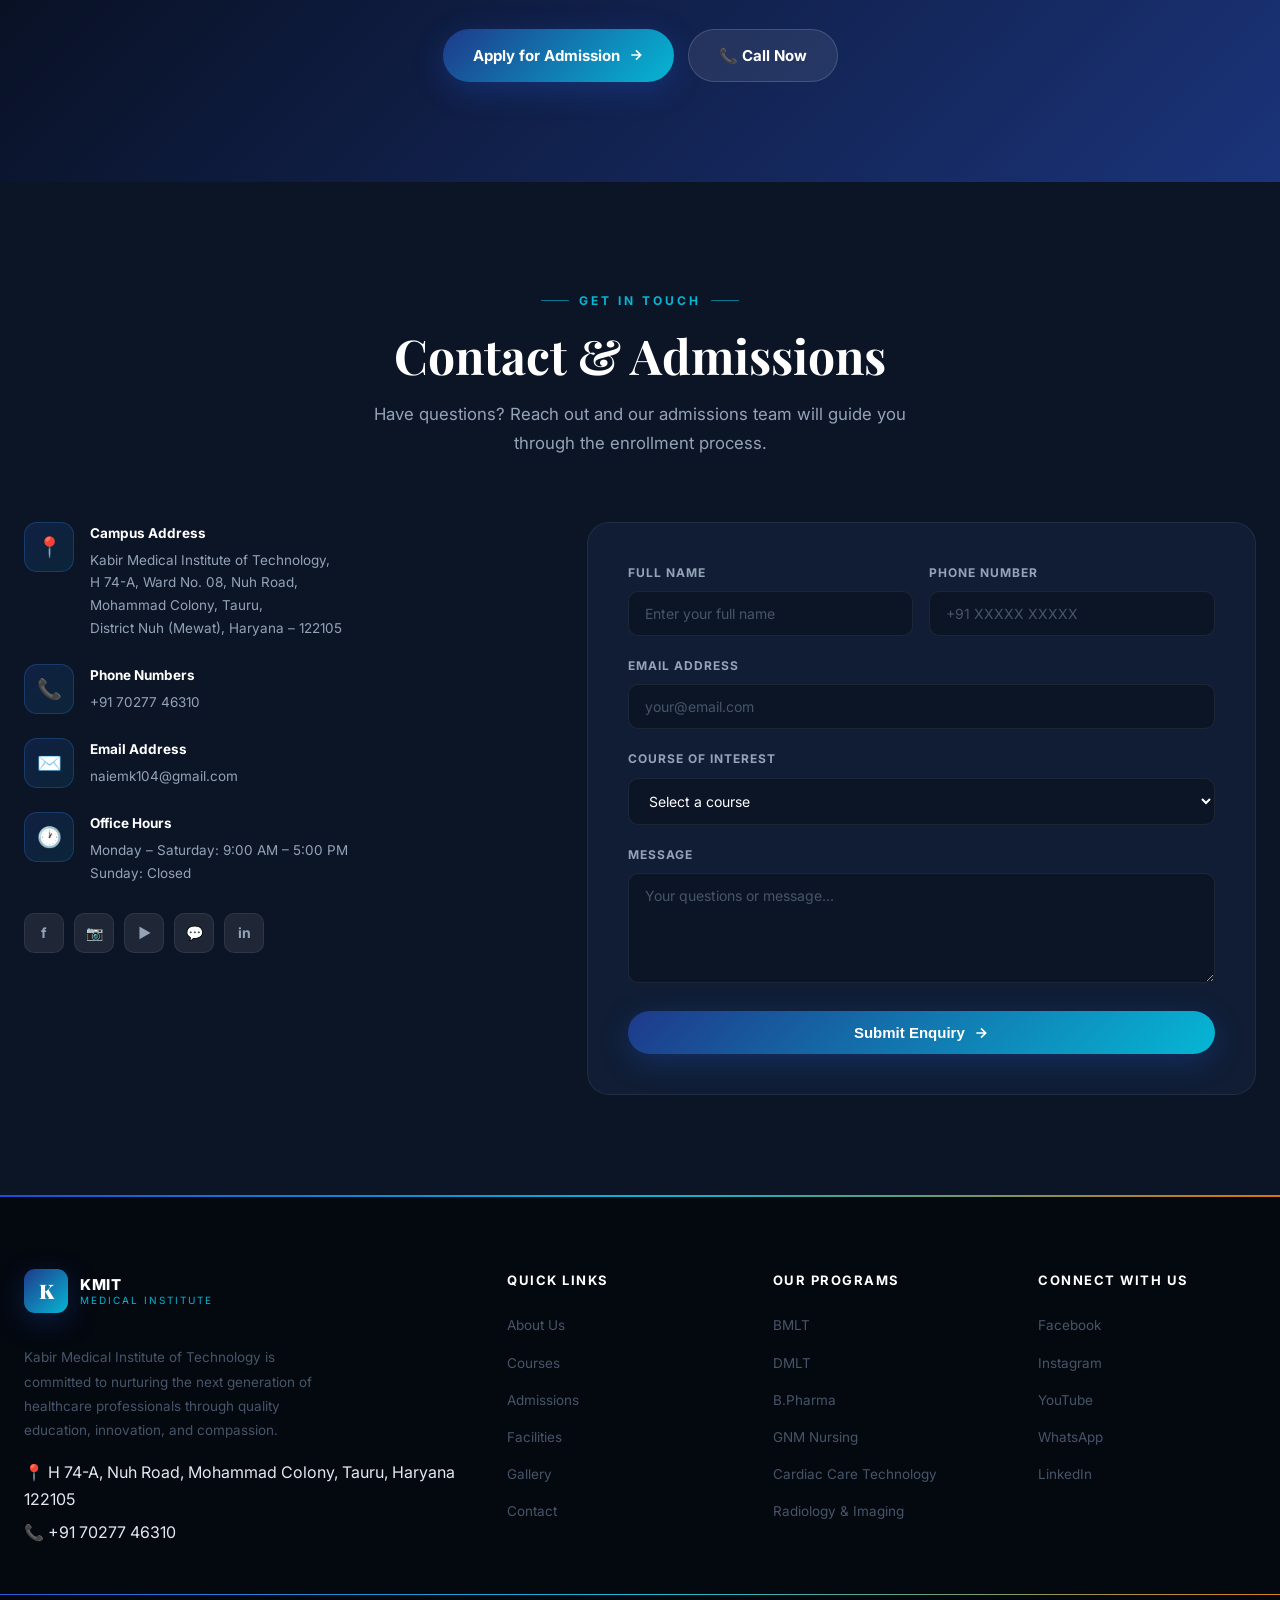
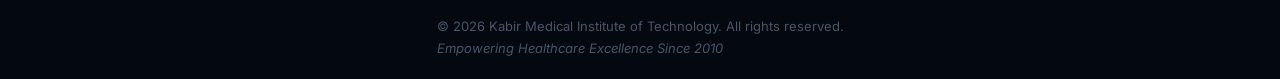
==== commit 49c692e4: "feat: integrate Web3Forms for contact form submissions and overhaul mobile responsive styles across " ====
--- a/KMIT/index.html
+++ b/KMIT/index.html
@@ -9,6 +9,7 @@
   <link rel="preconnect" href="https://fonts.gstatic.com" crossorigin>
   <link href="https://fonts.googleapis.com/css2?family=Inter:wght@300;400;500;600;700;800;900&family=Playfair+Display:ital,wght@0,400;0,500;0,600;0,700;0,800;1,400;1,700&display=swap" rel="stylesheet">
   <link rel="stylesheet" href="style.css" />
+  <script src="https://web3forms.com/client/script.js" async defer></script>
 </head>
 <!-- OG / Meta -->
 <meta property="og:title" content="KMIT — Kabir Medical Institute of Technology" />
@@ -46,7 +47,7 @@
           <span class="sep">|</span>
           <span>🔬 New Radiology Lab Inaugurated This Session</span>
           <span class="sep">|</span>
-          <span>📞 Call for Admissions: +91 98765 43210</span>
+          <span>📞 Call for Admissions: +91 70277 46310</span>
           <span class="sep">|</span>
           <span>🎓 Admissions Open 2026–27 — Limited Seats Available</span>
           <span class="sep">|</span>
@@ -56,7 +57,7 @@
           <span class="sep">|</span>
           <span>🔬 New Radiology Lab Inaugurated This Session</span>
           <span class="sep">|</span>
-          <span>📞 Call for Admissions: +91 98765 43210</span>
+          <span>📞 Call for Admissions: +91 70277 46310</span>
         </div>
       </div>
     </div>
@@ -134,7 +135,7 @@
       </p>
       <p class="hero-location">
         <svg width="15" height="15" viewBox="0 0 24 24" fill="none" stroke="currentColor" stroke-width="2"><path d="M21 10c0 7-9 13-9 13s-9-6-9-13a9 9 0 0 1 18 0z"/><circle cx="12" cy="10" r="3"/></svg>
-        Tauru, District Nuh, Haryana — 122105
+        H 74-A, Ward No. 08, Nuh Road, Mohammad Colony, Tauru, District Nuh (Mewat), Haryana – 122105
       </p>
       <div class="hero-buttons">
         <a href="#courses" class="btn btn-primary">
@@ -695,7 +696,7 @@
             Apply for Admission
             <svg width="16" height="16" viewBox="0 0 24 24" fill="none" stroke="currentColor" stroke-width="2.5"><path d="M5 12h14M12 5l7 7-7 7"/></svg>
           </a>
-          <a href="tel:+919876543210" class="btn btn-glass">📞 Call Now</a>
+          <a href="tel:+917027746310" class="btn btn-glass">📞 Call Now</a>
         </div>
       </div>
     </div>
@@ -712,25 +713,31 @@
       <div class="contact-grid">
         <div class="contact-info reveal">
           <div class="contact-item">
-            <div class="contact-icon-box">📍</div>
-            <div>
-              <h4>Campus Address</h4>
-              <p>Kabir Medical Institute of Technology,<br>Tauru, District Nuh, Haryana — 122105</p>
-            </div>
+            <a href="https://www.google.com/maps/search/?api=1&query=H+74-A+Nuh+Road+Mohammad+Colony+Tauru+District+Nuh+Haryana+122105" target="_blank" rel="noopener" class="contact-link">
+              <div class="contact-icon-box">📍</div>
+              <div>
+                <h4>Campus Address</h4>
+                <p>Kabir Medical Institute of Technology,<br>H 74-A, Ward No. 08, Nuh Road,<br>Mohammad Colony, Tauru,<br>District Nuh (Mewat), Haryana – 122105</p>
+              </div>
+            </a>
           </div>
           <div class="contact-item">
-            <div class="contact-icon-box">📞</div>
-            <div>
-              <h4>Phone Numbers</h4>
-              <p>+91 98765 43210<br>+91 12345 67890</p>
-            </div>
+            <a href="tel:+917027746310" class="contact-link">
+              <div class="contact-icon-box">📞</div>
+              <div>
+                <h4>Phone Numbers</h4>
+                <p>+91 70277 46310</p>
+              </div>
+            </a>
           </div>
           <div class="contact-item">
-            <div class="contact-icon-box">✉️</div>
-            <div>
-              <h4>Email Addresses</h4>
-              <p>admissions@kmit.edu.in<br>info@kmit.edu.in</p>
-            </div>
+            <a href="mailto:naiemk104@gmail.com" class="contact-link">
+              <div class="contact-icon-box">✉️</div>
+              <div>
+                <h4>Email Address</h4>
+                <p>naiemk104@gmail.com</p>
+              </div>
+            </a>
           </div>
           <div class="contact-item">
             <div class="contact-icon-box">🕐</div>
@@ -749,23 +756,29 @@
         </div>
         <div class="reveal">
           <form class="contact-form" id="contactForm">
+            <!-- Web3Forms hidden fields -->
+            <input type="hidden" name="access_key" value="YOUR_ACCESS_KEY_HERE" />
+            <input type="hidden" name="subject" value="New Enquiry — KMIT Admissions" />
+            <input type="hidden" name="from_name" value="KMIT Website" />
+            <input type="checkbox" name="botcheck" style="display:none;" />
+
             <div class="form-row">
               <div class="form-group">
                 <label for="name">Full Name</label>
-                <input type="text" id="name" placeholder="Enter your full name" required />
+                <input type="text" id="name" name="Full Name" placeholder="Enter your full name" required />
               </div>
               <div class="form-group">
                 <label for="phone">Phone Number</label>
-                <input type="tel" id="phone" placeholder="+91 XXXXX XXXXX" required />
+                <input type="tel" id="phone" name="Phone Number" placeholder="+91 XXXXX XXXXX" required />
               </div>
             </div>
             <div class="form-group">
               <label for="email">Email Address</label>
-              <input type="email" id="email" placeholder="your@email.com" required />
+              <input type="email" id="email" name="Email Address" placeholder="your@email.com" required />
             </div>
             <div class="form-group">
               <label for="course">Course of Interest</label>
-              <select id="course" required>
+              <select id="course" name="Course of Interest" required>
                 <option value="">Select a course</option>
                 <option value="bmlt">B.Sc. Medical Lab Technology (BMLT)</option>
                 <option value="dmlt">Diploma in Medical Lab Technology (DMLT)</option>
@@ -777,7 +790,7 @@
             </div>
             <div class="form-group">
               <label for="message">Message</label>
-              <textarea id="message" placeholder="Your questions or message..."></textarea>
+              <textarea id="message" name="Message" placeholder="Your questions or message..."></textarea>
             </div>
             <button type="submit" class="btn btn-primary" style="width:100%; justify-content:center;">
               Submit Enquiry
@@ -804,8 +817,8 @@
             </a>
             <p>Kabir Medical Institute of Technology is committed to nurturing the next generation of healthcare professionals through quality education, innovation, and compassion.</p>
             <div class="footer-contact-brief">
-              <span>📍 Tauru, Nuh, Haryana 122105</span>
-              <span>📞 +91 98765 43210</span>
+              <a href="https://www.google.com/maps/search/?api=1&query=H+74-A+Nuh+Road+Mohammad+Colony+Tauru+District+Nuh+Haryana+122105" target="_blank" rel="noopener" style="color:inherit;text-decoration:none;">📍 H 74-A, Nuh Road, Mohammad Colony, Tauru, Haryana 122105</a>
+              <a href="tel:+917027746310" style="color:inherit;text-decoration:none;">📞 +91 70277 46310</a>
             </div>
           </div>
           <div class="footer-col">
@@ -863,10 +876,10 @@
     <button class="float-top" id="floatTop" aria-label="Back to top" title="Back to top">
       <svg width="18" height="18" viewBox="0 0 24 24" fill="none" stroke="currentColor" stroke-width="2.5"><path d="M18 15l-6-6-6 6"/></svg>
     </button>
-    <a href="tel:+919876543210" class="float-btn float-call" aria-label="Call us" title="Call Us">
+    <a href="tel:+917027746310" class="float-btn float-call" aria-label="Call us" title="Call Us">
       <svg width="22" height="22" viewBox="0 0 24 24" fill="none" stroke="currentColor" stroke-width="2"><path d="M22 16.92v3a2 2 0 01-2.18 2 19.79 19.79 0 01-8.63-3.07A19.5 19.5 0 013.07 9.81a19.79 19.79 0 01-3.07-8.68A2 2 0 012 .84h3a2 2 0 012 1.72 12.84 12.84 0 00.7 2.81 2 2 0 01-.45 2.11L6.09 8.91a16 16 0 006 6l1.27-1.27a2 2 0 012.11-.45 12.84 12.84 0 002.81.7A2 2 0 0122 16.92z"/></svg>
     </a>
-    <a href="https://wa.me/919876543210" class="float-btn float-whatsapp" aria-label="WhatsApp" title="WhatsApp Us" target="_blank" rel="noopener">
+    <a href="https://wa.me/917027746310" class="float-btn float-whatsapp" aria-label="WhatsApp" title="WhatsApp Us" target="_blank" rel="noopener">
       <svg width="24" height="24" viewBox="0 0 24 24" fill="currentColor"><path d="M17.472 14.382c-.297-.149-1.758-.867-2.03-.967-.273-.099-.471-.148-.67.15-.197.297-.767.966-.94 1.164-.173.199-.347.223-.644.075-.297-.15-1.255-.463-2.39-1.475-.883-.788-1.48-1.761-1.653-2.059-.173-.297-.018-.458.13-.606.134-.133.298-.347.446-.52.149-.174.198-.298.298-.497.099-.198.05-.371-.025-.52-.075-.149-.669-1.612-.916-2.207-.242-.579-.487-.5-.669-.51-.173-.008-.371-.01-.57-.01-.198 0-.52.074-.792.372-.272.297-1.04 1.016-1.04 2.479 0 1.462 1.065 2.875 1.213 3.074.149.198 2.096 3.2 5.077 4.487.709.306 1.262.489 1.694.625.712.227 1.36.195 1.871.118.571-.085 1.758-.719 2.006-1.413.248-.694.248-1.289.173-1.413-.074-.124-.272-.198-.57-.347m-5.421 7.403h-.004a9.87 9.87 0 01-5.031-1.378l-.361-.214-3.741.982.998-3.648-.235-.374a9.86 9.86 0 01-1.51-5.26c.001-5.45 4.436-9.884 9.888-9.884 2.64 0 5.122 1.03 6.988 2.898a9.825 9.825 0 012.893 6.994c-.003 5.45-4.437 9.884-9.885 9.884m8.413-18.297A11.815 11.815 0 0012.05 0C5.495 0 .16 5.335.157 11.892c0 2.096.547 4.142 1.588 5.945L.057 24l6.305-1.654a11.882 11.882 0 005.683 1.448h.005c6.554 0 11.89-5.335 11.893-11.893a11.821 11.821 0 00-3.48-8.413z"/></svg>
     </a>
   </div>
--- a/KMIT/style.css
+++ b/KMIT/style.css
@@ -745,6 +745,16 @@
 
 .contact-info { display: flex; flex-direction: column; gap: 24px; }
 .contact-item { display: flex; align-items: flex-start; gap: 16px; }
+.contact-link {
+  display: flex; align-items: flex-start; gap: 16px;
+  text-decoration: none; width: 100%;
+  padding: 10px; margin: -10px; border-radius: 12px;
+  transition: background 0.2s;
+}
+.contact-link:hover { background: rgba(6,182,212,0.08); }
+.contact-link:hover .contact-icon-box { border-color: rgba(6,182,212,0.6); background: linear-gradient(135deg, rgba(30,58,138,0.5), rgba(6,182,212,0.2)); }
+.contact-link h4 { font-size: 13.5px; color: var(--white); font-weight: 700; margin-bottom: 4px; }
+.contact-link p { font-size: 13.5px; color: var(--text-sec); line-height: 1.7; }
 .contact-icon-box {
   width: 50px; height: 50px; border-radius: 13px; flex-shrink: 0;
   background: linear-gradient(135deg, rgba(30,58,138,0.3), rgba(6,182,212,0.1));
@@ -841,9 +851,9 @@
   .facilities-right { flex-direction: row; }
   .facilities-right .facility-card { height: 200px; }
   .facility-card.tall { height: 340px; }
-  .gallery-grid { grid-template-columns: 1fr 1fr; }
-  .gallery-item.gi-large { grid-column: span 2; grid-row: span 1; min-height: 280px; }
-  .gallery-col { flex-direction: row; }
+  .gallery-grid { grid-template-columns: 1fr 1fr; gap: 12px; }
+  .gallery-item.gi-large { grid-column: span 2; grid-row: span 1; min-height: 220px; }
+  .gallery-col { flex-direction: column; gap: 12px; }
 }
 
 @media (max-width: 768px) {
@@ -862,49 +872,160 @@
   .nav-toggle.active span:nth-child(2) { opacity: 0; }
   .nav-toggle.active span:nth-child(3) { transform: rotate(-45deg) translate(5px, -6px); }
 
-  .hero-content { margin-bottom: 220px; }
-  .stats-grid { gap: 0; }
-  .stat-item { padding: 0 16px; }
+  /* ── Hero ── */
+  .hero-content { margin-bottom: 200px; padding: 0 20px; }
+  .hero-subtitle { font-size: 0.95rem; }
+  .hero-location { font-size: 12px; margin-bottom: 28px; }
+  .hero-buttons { gap: 10px; }
+  .hero-buttons .btn { padding: 12px 22px; font-size: 14px; }
+
+  /* ── Stats bar: 3-col grid so 5 items = 3+2, clean rows ── */
+  .hero-statsbar { padding-bottom: 0; }
+  .stats-grid {
+    display: grid;
+    grid-template-columns: repeat(3, 1fr);
+    gap: 14px 6px;
+    padding: 18px 12px;
+    justify-items: center;
+  }
+  .stat-item { padding: 6px 0; text-align: center; width: 100%; }
   .stat-div { display: none; }
-
+  .stat-num { font-size: 1.4rem; }
+  .stat-lbl { font-size: 9.5px; letter-spacing: 0.8px; white-space: nowrap; }
+
+  /* Hide slider dots on mobile — clean hero look */
+  .slider-controls { display: none; }
+  .slide-label { display: none; }
   .slider-arrow { display: none; }
 
+  /* ── About ── */
   .about-grid { grid-template-columns: 1fr; gap: 32px; }
-  .about-img-secondary-wrap { width: 140px; bottom: -20px; right: -16px; }
-  .about-est-badge { left: -10px; }
+  .about-img-main-wrap img { height: 280px; }
+  .about-img-secondary-wrap { width: 130px; bottom: -16px; right: -10px; }
+  .about-est-badge { left: -10px; padding: 14px 16px; }
+  .about-est-badge .est-num { font-size: 1.8rem; }
   .about-pillars { grid-template-columns: 1fr; }
-
+  .about-text h2 { font-size: 1.8rem; }
+  .about-text p { font-size: 0.95rem; }
+
+  /* ── Courses ── */
   .courses-grid { grid-template-columns: 1fr; }
+  .course-card { padding: 26px 22px; }
+
+  /* ── Why Us ── */
   .why-grid { grid-template-columns: 1fr; }
+
+  /* ── Admissions ── */
   .adm-info-grid { grid-template-columns: 1fr; }
-
-  .admission-steps { flex-direction: column; align-items: center; gap: 16px; }
-  .adm-connector { width: 2px; height: 32px; margin: 0 auto; }
+  .admission-steps { flex-direction: column; align-items: center; gap: 12px; }
+  .adm-step { max-width: 240px; }
+  .adm-connector { width: 2px; height: 28px; margin: 0 auto; }
   .adm-connector::after { top: auto; bottom: -5px; left: -4px; border: 5px solid transparent; border-top-color: var(--cyan); border-left-color: transparent; }
 
-  .facilities-right { flex-direction: column; }
-  .facilities-right .facility-card { height: 180px; }
-  .facility-card.tall { height: 280px; }
-
+  /* ── Facilities: consistent card heights ── */
+  .facilities-grid { grid-template-columns: 1fr; }
+  .facilities-right { flex-direction: column; gap: 14px; }
+  .facilities-right .facility-card { height: 200px; }
+  .facility-card.tall { height: 240px; }
+
+  /* ── Gallery: proper 2-col grid ── */
+  .gallery-grid {
+    display: grid;
+    grid-template-columns: 1fr 1fr;
+    gap: 10px;
+  }
+  .gallery-item.gi-large { grid-column: span 2; min-height: 180px; height: 180px; }
+  .gallery-col {
+    display: grid;
+    grid-template-columns: 1fr;
+    gap: 10px;
+  }
+  .gallery-col .gallery-item { min-height: 160px; height: 160px; }
+
+  /* ── Testimonials: fix clipped text ── */
+  .testi-card {
+    min-width: calc(100vw - 64px);
+    max-width: calc(100vw - 64px);
+    padding: 28px 22px;
+  }
+  .testi-card blockquote {
+    font-size: 13.5px;
+    line-height: 1.75;
+    word-wrap: break-word;
+    overflow-wrap: break-word;
+  }
+  .testi-quote { font-size: 3.5rem; top: 14px; right: 16px; }
+  .testi-author { gap: 10px; }
+  .testi-avatar { width: 40px; height: 40px; font-size: 12px; }
+  .testi-name { font-size: 13.5px; }
+  .testi-role { font-size: 11px; }
+
+  /* ── Contact ── */
   .contact-grid { grid-template-columns: 1fr; }
+  .contact-form { padding: 28px 20px; }
   .form-row { grid-template-columns: 1fr; }
 
+  /* ── Footer ── */
   .footer-grid { grid-template-columns: 1fr; gap: 32px; }
   .footer-bottom { flex-direction: column; gap: 8px; text-align: center; }
 
-  .testi-card { min-width: 300px; }
-
-  .gallery-grid { grid-template-columns: 1fr 1fr; }
-  .gallery-item.gi-large { grid-column: span 2; min-height: 220px; }
-  .gallery-col { flex-direction: row; }
+  /* ── CTA Section ── */
+  .cta-content h2 { font-size: 1.8rem; }
+  .cta-content p { font-size: 0.95rem; }
+  .cta-section { padding: 72px 0; }
 }
 
 @media (max-width: 480px) {
-  .hero-title { font-size: 2.2rem; }
-  .hero-badge { font-size: 11px; }
-  .stat-num { font-size: 1.7rem; }
-  .stat-lbl { font-size: 10px; }
-  .section { padding: 72px 0; }
+  .hero-title { font-size: 2rem; }
+  .hero-badge { font-size: 10.5px; padding: 6px 16px; }
+  .hero-content { margin-bottom: 180px; }
+
+  /* Stats: 3-col stays, just smaller */
+  .stats-grid {
+    grid-template-columns: repeat(3, 1fr);
+    gap: 10px 4px;
+    padding: 14px 8px;
+  }
+  .stat-num { font-size: 1.2rem; }
+  .stat-lbl { font-size: 8.5px; letter-spacing: 0.5px; }
+  .stat-item { padding: 4px 0; }
+
+  .section { padding: 56px 0; }
+  .section-header { margin-bottom: 40px; }
+  .section-header h2 { font-size: 1.6rem; }
+  .section-header p { font-size: 0.9rem; }
+  .section-label { font-size: 11px; letter-spacing: 2px; }
+
+  /* Gallery for very small */
+  .gallery-item.gi-large { height: 150px; min-height: 150px; }
+  .gallery-col .gallery-item { height: 140px; min-height: 140px; }
+
+  /* Testimonials even smaller */
+  .testi-card {
+    min-width: calc(100vw - 48px);
+    max-width: calc(100vw - 48px);
+    padding: 24px 18px;
+  }
+  .testi-card blockquote { font-size: 13px; }
+
+  /* Contact */
+  .contact-form { padding: 22px 16px; }
+
+  /* Admissions */
+  .adm-info-card { padding: 24px 20px; }
+}
+
+@media (max-width: 360px) {
+  .hero-title { font-size: 1.75rem; }
+  .hero-content { margin-bottom: 160px; }
+  .stats-grid { grid-template-columns: repeat(2, 1fr); gap: 8px; padding: 12px 6px; }
+  .stat-num { font-size: 1.1rem; }
+  .stat-lbl { font-size: 8px; }
+  .testi-card {
+    min-width: calc(100vw - 40px);
+    max-width: calc(100vw - 40px);
+    padding: 20px 14px;
+  }
 }
 
 /* ===== PRELOADER ===== */
@@ -1175,8 +1296,9 @@
 @media (max-width: 768px) {
   .hero-scroll-hint { display: none; }
   .hero-orb-1, .hero-orb-2, .hero-orb-3 { display: none; }
-  .floating-btns { bottom: 16px; right: 14px; }
-  .float-btn { width: 46px; height: 46px; font-size: 19px; }
+  .floating-btns { bottom: 14px; right: 12px; gap: 8px; }
+  .float-btn { width: 42px; height: 42px; font-size: 17px; }
+  .float-top { width: 36px; height: 36px; font-size: 14px; }
 }
 
 /* ===== STICKY BAR mobile ===== */
